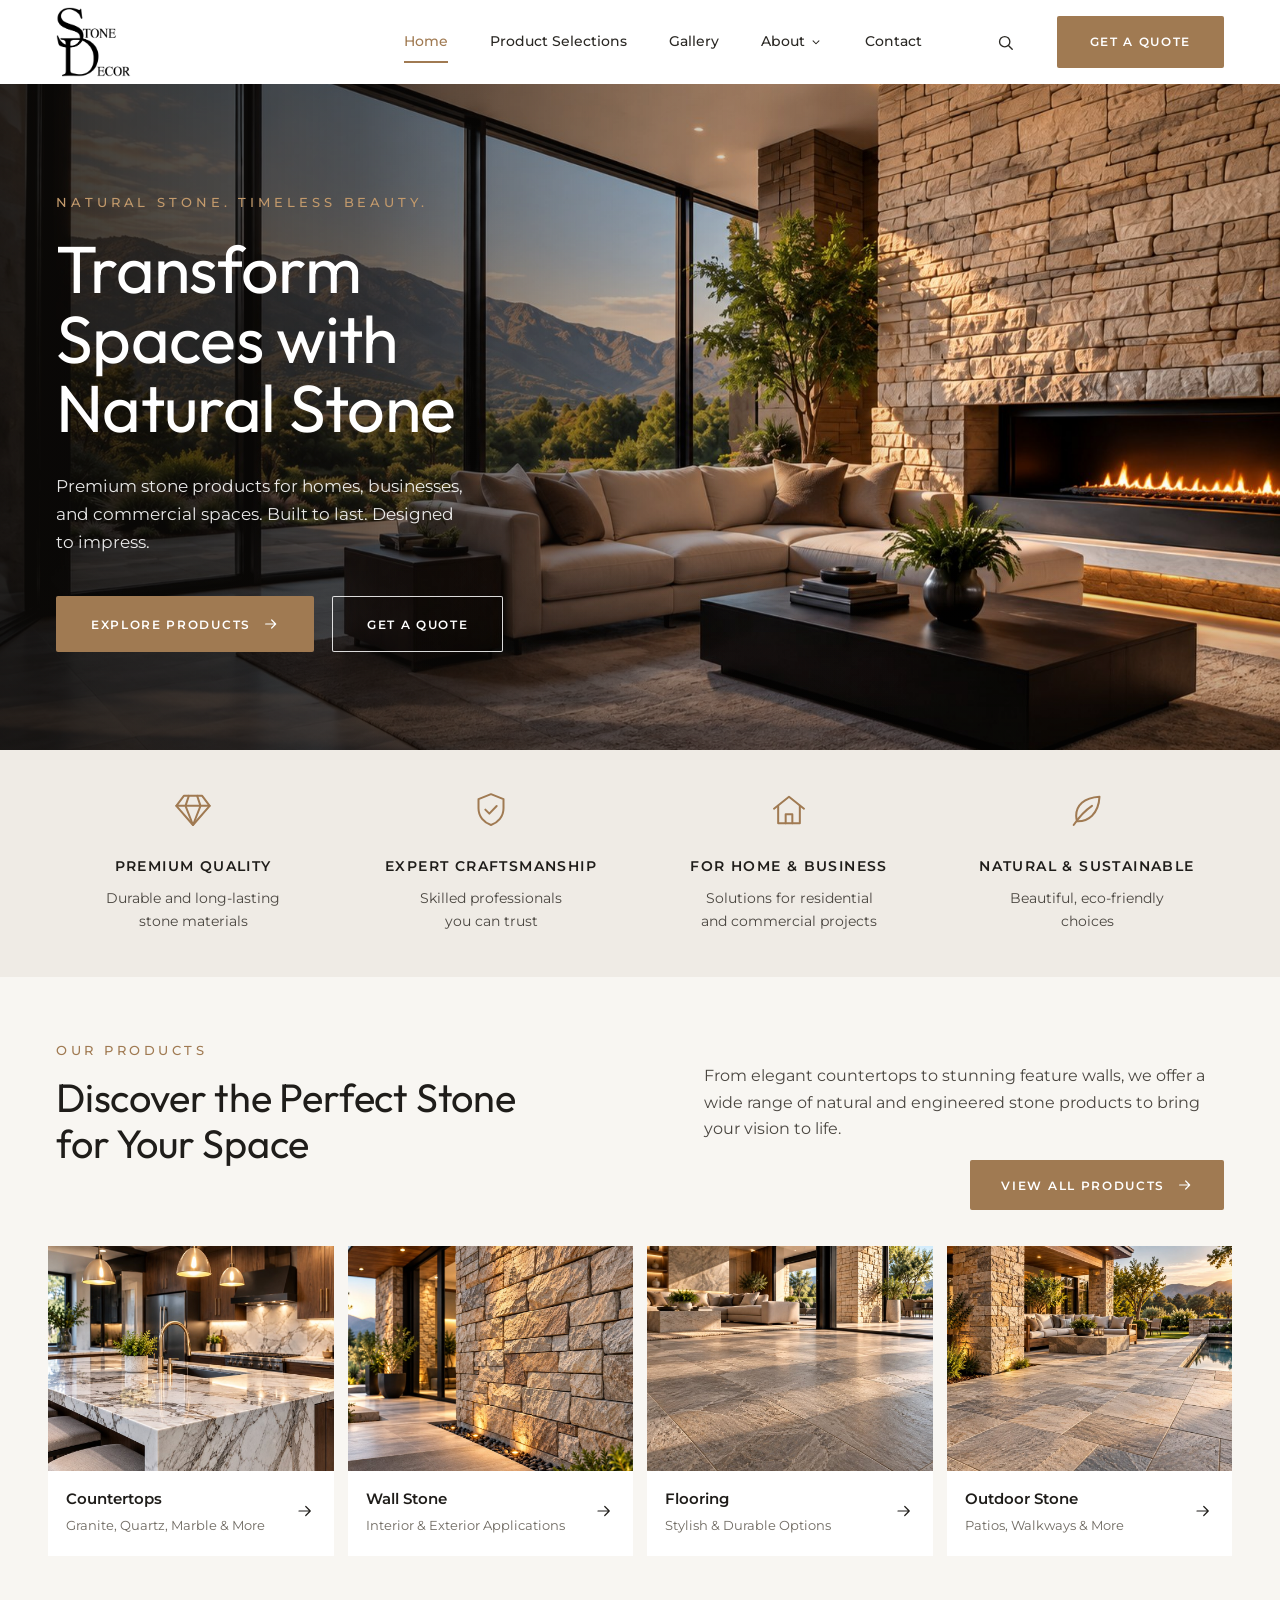
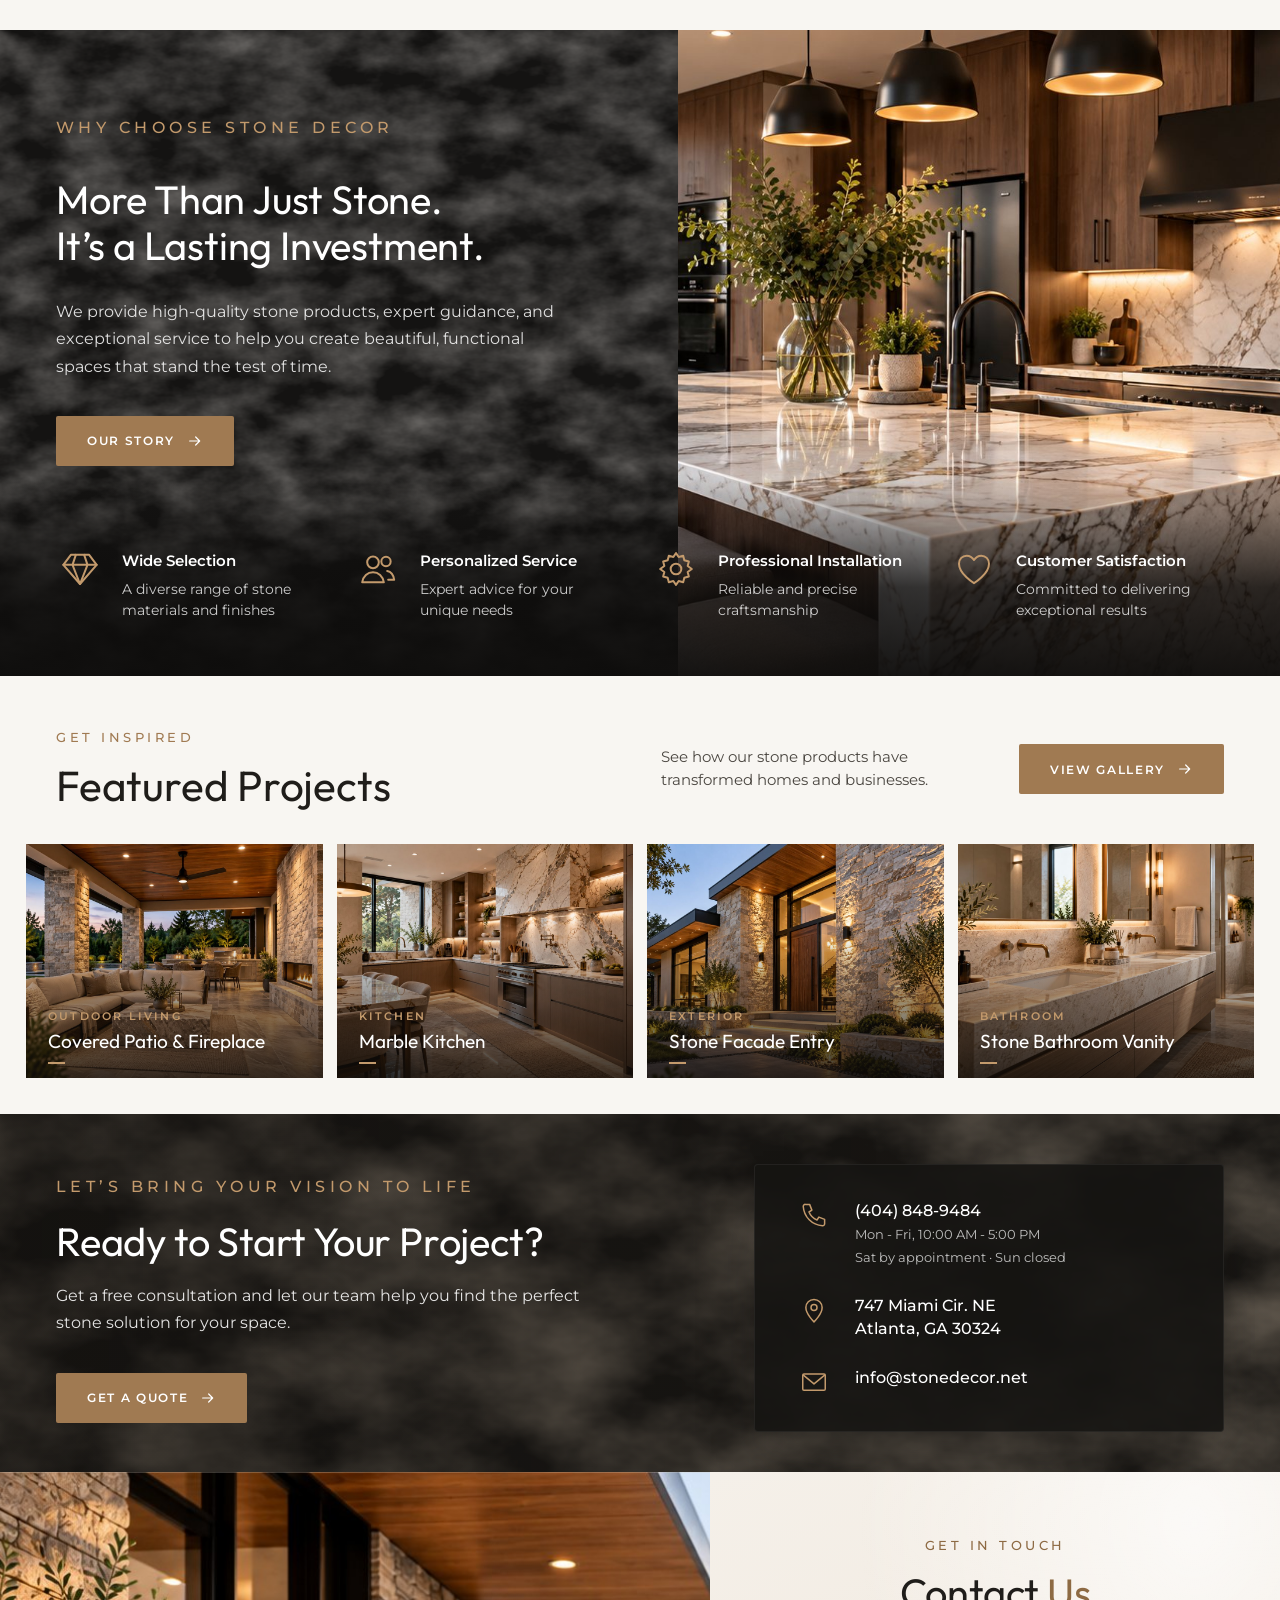
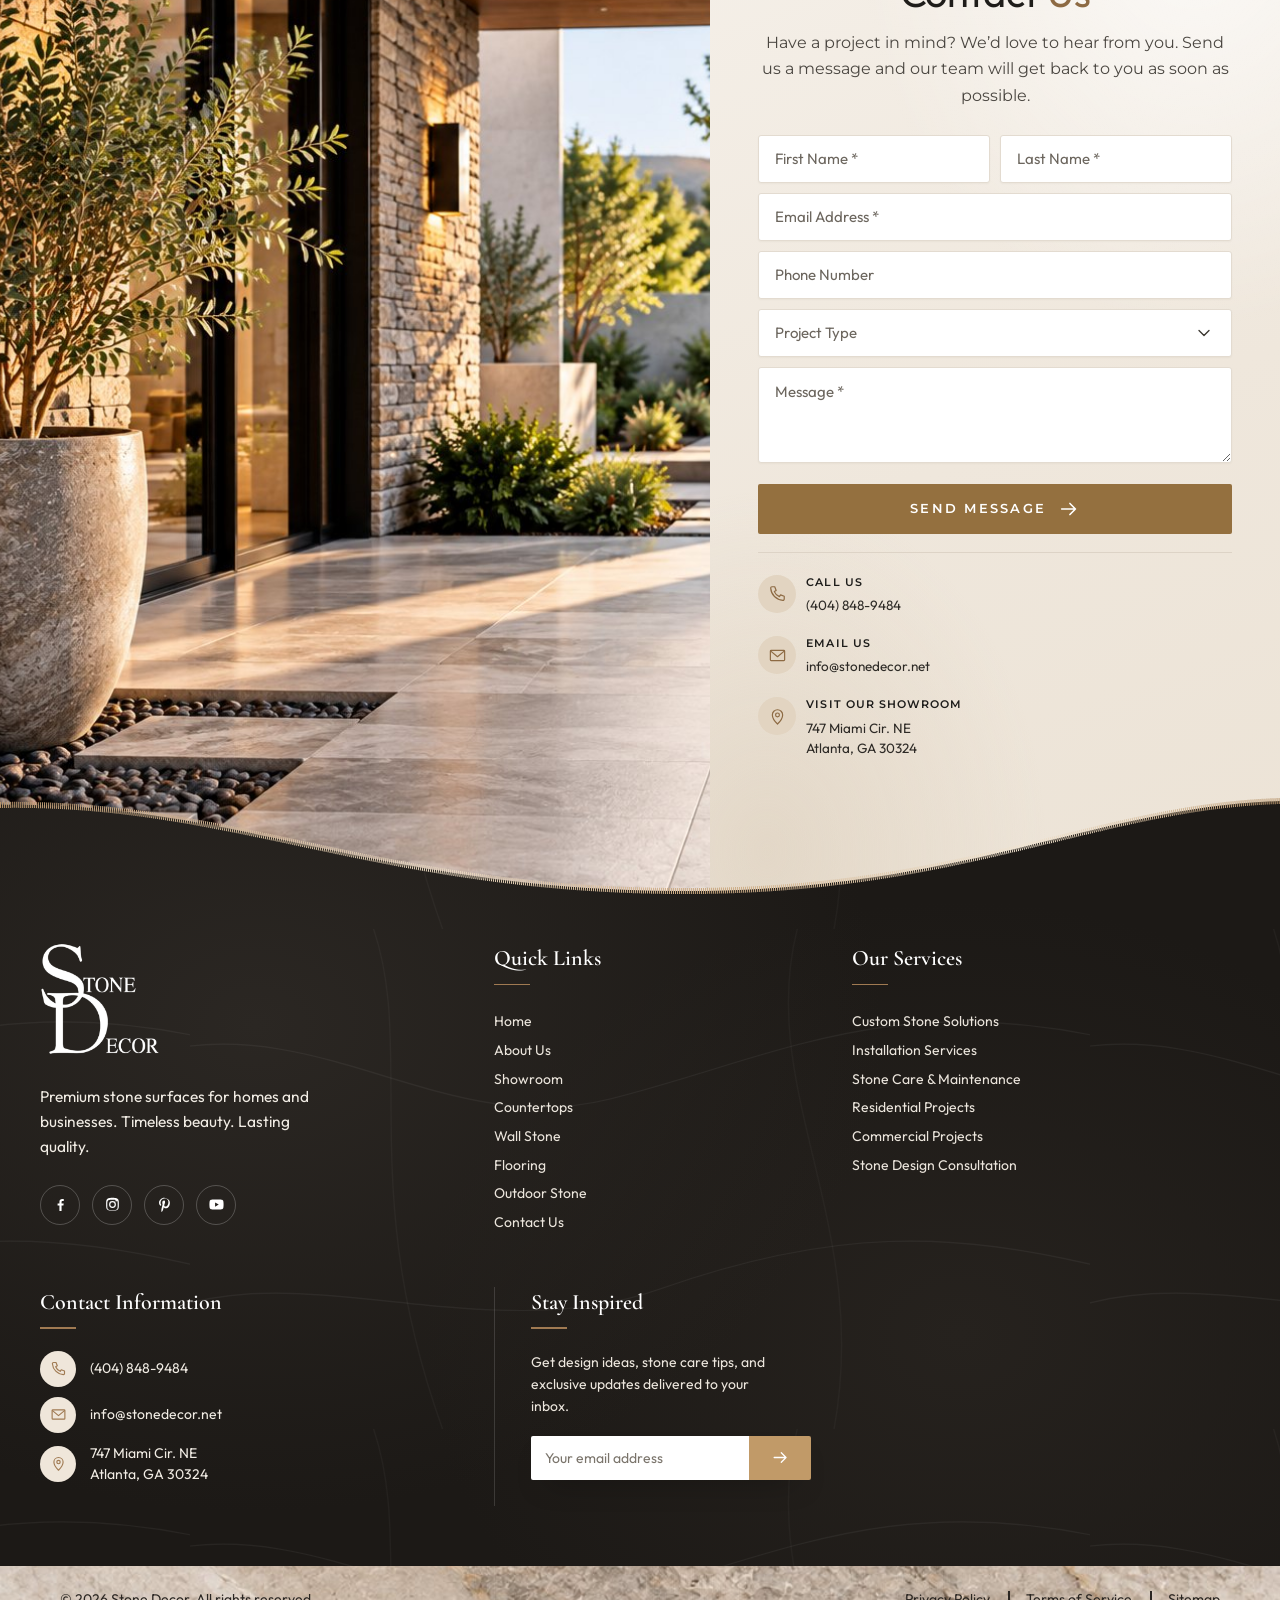
==== index.html @ 9519671e "Add files via upload" ====
<!DOCTYPE html>
<html lang="en">
<head>
  <meta charset="UTF-8" />
  <meta name="viewport" content="width=device-width, initial-scale=1.0" />
  <title>Stone Decor — Natural Stone, Timeless Beauty</title>
  <meta name="description" content="Stone Decor — Atlanta's trusted name in luxury natural stone and tile. Showroom at 747 Miami Cir. NE, Atlanta, GA 30324. Call 404-848-9484." />
  <link rel="preconnect" href="https://fonts.googleapis.com" />
  <link rel="preconnect" href="https://fonts.gstatic.com" crossorigin />
  <link href="https://fonts.googleapis.com/css2?family=Cormorant+Garamond:wght@500;600&family=Outfit:wght@300;400;500&family=Montserrat:wght@400;500;600&display=swap" rel="stylesheet" />
  <link rel="preload" as="image" href="images/hero.jpg" />
  <link rel="icon" type="image/png" href="images/favicon.png" />
  <link rel="apple-touch-icon" href="images/favicon.png" />
  <link rel="stylesheet" href="css/styles.css" />
</head>
<body>

  <!-- SVG icon sprite -->
  <svg width="0" height="0" style="position:absolute" aria-hidden="true">
    <defs>
      <symbol id="i-arrow" viewBox="0 0 24 24"><path d="M4 12h15M13 6l6 6-6 6"/></symbol>
      <symbol id="i-search" viewBox="0 0 24 24"><circle cx="11" cy="11" r="6.5"/><path d="M16 16l4.5 4.5"/></symbol>
      <symbol id="i-diamond" viewBox="0 0 24 24"><path d="M6.5 3.5h11L22 9.5 12 21 2 9.5z"/><path d="M2 9.5h20M9.5 3.5 7.5 9.5 12 21l4.5-11.5-2-6"/></symbol>
      <symbol id="i-shield" viewBox="0 0 24 24"><path d="M12 2.5 19.5 5.5V11c0 5-3.3 8.6-7.5 10-4.2-1.4-7.5-5-7.5-10V5.5z"/><path d="m8.6 11.8 2.4 2.4 4.4-4.6"/></symbol>
      <symbol id="i-home" viewBox="0 0 24 24"><path d="M3 11.2 12 4l9 7.2"/><path d="M5.5 9.4V20h13V9.4"/><path d="M10 20v-5.5h4V20"/></symbol>
      <symbol id="i-leaf" viewBox="0 0 24 24"><path d="M19.5 4C10 4.5 5.5 9.5 5.5 15.5c0 1.2.2 2.3.6 3.3C12.5 19 19 14.5 19.5 4z"/><path d="M4 21c3-4.5 6.5-8.5 11-11.5"/></symbol>
      <symbol id="i-users" viewBox="0 0 24 24"><circle cx="9" cy="8" r="3.5"/><path d="M2.5 20c.6-3.6 3.2-6 6.5-6s5.9 2.4 6.5 6z"/><circle cx="16.8" cy="7.5" r="2.8"/><path d="M17.5 13.2c2.4.4 3.8 2.4 4.2 5.3h-3.6"/></symbol>
      <symbol id="i-gear" viewBox="0 0 24 24"><circle cx="12" cy="12" r="3.2"/><path d="M12 2.5l1.6 2.3 2.7-.7.7 2.7 2.7.7-.7 2.7L21.5 12l-2.5 1.8.7 2.7-2.7.7-.7 2.7-2.7-.7L12 21.5l-1.6-2.3-2.7.7-.7-2.7-2.7-.7.7-2.7L2.5 12l2.5-1.8-.7-2.7 2.7-.7.7-2.7 2.7.7z"/></symbol>
      <symbol id="i-heart" viewBox="0 0 24 24"><path d="M12 20.5S3 15 3 8.8C3 6 5.1 4 7.6 4c1.9 0 3.4 1 4.4 2.6C13 5 14.5 4 16.4 4 18.9 4 21 6 21 8.8 21 15 12 20.5 12 20.5z"/></symbol>
      <symbol id="i-phone" viewBox="0 0 24 24"><path d="M5 3.5h3.5l1.8 4.6-2.3 1.5a11.5 11.5 0 0 0 6.4 6.4l1.5-2.3 4.6 1.8V19a1.6 1.6 0 0 1-1.7 1.6C10.4 20 4 13.6 3.4 5.2A1.6 1.6 0 0 1 5 3.5z"/></symbol>
      <symbol id="i-pin" viewBox="0 0 24 24"><path d="M12 21.5s-6.5-6.3-6.5-11.5a6.5 6.5 0 0 1 13 0c0 5.2-6.5 11.5-6.5 11.5z"/><circle cx="12" cy="10" r="2.4"/></symbol>
      <symbol id="i-mail" viewBox="0 0 24 24"><rect x="3" y="5.5" width="18" height="13" rx="1"/><path d="m3.5 6.5 8.5 7 8.5-7"/></symbol>
      <symbol id="i-clock" viewBox="0 0 24 24"><circle cx="12" cy="12" r="8.5"/><path d="M12 7.5V12l3 2"/></symbol>
      <symbol id="i-calendar" viewBox="0 0 24 24"><rect x="3.5" y="5" width="17" height="15.5" rx="1.5"/><path d="M3.5 9.5h17M8 3v4M16 3v4M8 13.5h2M14 13.5h2M8 17h2"/></symbol>
      <symbol id="i-truck" viewBox="0 0 24 24"><path d="M2.5 6.5h11v10h-11zM13.5 10h4l3 3.2v3.3h-7"/><circle cx="6.5" cy="17.5" r="1.8"/><circle cx="17" cy="17.5" r="1.8"/></symbol>
      <symbol id="i-ruler" viewBox="0 0 24 24"><path d="M3 16.5 16.5 3 21 7.5 7.5 21z"/><path d="m7 12.5 2 2M10 9.5l2 2M13 6.5l2 2"/></symbol>
      <symbol id="i-layers" viewBox="0 0 24 24"><path d="m12 3 9 4.8-9 4.8-9-4.8z"/><path d="m3 12.2 9 4.8 9-4.8M3 16.4l9 4.6 9-4.6"/></symbol>
      <symbol id="i-facebook" viewBox="0 0 24 24"><path d="M13.5 21v-7.5h2.6l.4-3h-3V8.6c0-.9.3-1.5 1.5-1.5h1.6V4.4c-.3 0-1.2-.1-2.3-.1-2.3 0-3.8 1.4-3.8 3.9v2.3H7.9v3h2.6V21z"/></symbol>
      <symbol id="i-instagram" viewBox="0 0 24 24"><path d="M12 7.2A4.8 4.8 0 1 0 12 16.8 4.8 4.8 0 1 0 12 7.2zm0 7.9a3.1 3.1 0 1 1 0-6.2 3.1 3.1 0 0 1 0 6.2zM17.1 5.7a1.1 1.1 0 1 0 0 2.2 1.1 1.1 0 0 0 0-2.2zM20.9 8.1c-.1-1.5-.4-2.8-1.5-3.9S17 2.8 15.5 2.7C13.9 2.6 10.1 2.6 8.5 2.7 7 2.8 5.7 3.1 4.6 4.2S3.2 6.6 3.1 8.1C3 9.7 3 13.5 3.1 15.1c.1 1.5.4 2.8 1.5 3.9s2.4 1.4 3.9 1.5c1.6.1 5.4.1 7 0 1.5-.1 2.8-.4 3.9-1.5s1.4-2.4 1.5-3.9c.1-1.6.1-5.4 0-7zm-2 9.6a3.2 3.2 0 0 1-1.8 1.8c-1.2.5-4.1.4-5.1.4s-3.9.1-5.1-.4a3.2 3.2 0 0 1-1.8-1.8c-.5-1.2-.4-4.1-.4-5.1s-.1-3.9.4-5.1a3.2 3.2 0 0 1 1.8-1.8c1.2-.5 4.1-.4 5.1-.4s3.9-.1 5.1.4a3.2 3.2 0 0 1 1.8 1.8c.5 1.2.4 4.1.4 5.1s.1 3.9-.4 5.1z"/></symbol>
      <symbol id="i-pinterest" viewBox="0 0 24 24"><path d="M12.3 2.5c-5.3 0-8 3.8-8 7 0 1.9.7 3.6 2.3 4.3.3.1.5 0 .6-.3l.2-.9c.1-.3 0-.4-.2-.7-.5-.6-.8-1.3-.8-2.4 0-3.1 2.3-5.8 6-5.8 3.3 0 5.1 2 5.1 4.7 0 3.5-1.6 6.5-3.9 6.5-1.3 0-2.2-1-1.9-2.3.4-1.5 1.1-3.2 1.1-4.3 0-1-.5-1.8-1.6-1.8-1.3 0-2.3 1.3-2.3 3.1 0 1.1.4 1.9.4 1.9l-1.5 6.5c-.4 1.9-.1 4.3 0 4.5 0 .1.2.2.3.1.1-.2 1.5-1.9 2-3.6l.8-3c.4.7 1.5 1.4 2.7 1.4 3.6 0 6-3.3 6-7.6.1-3.4-2.7-6.5-7.3-6.5z"/></symbol>
      <symbol id="i-youtube" viewBox="0 0 24 24"><path d="M21.6 7.2a2.5 2.5 0 0 0-1.8-1.8C18.2 5 12 5 12 5s-6.2 0-7.8.4A2.5 2.5 0 0 0 2.4 7.2 26 26 0 0 0 2 12a26 26 0 0 0 .4 4.8 2.5 2.5 0 0 0 1.8 1.8C5.8 19 12 19 12 19s6.2 0 7.8-.4a2.5 2.5 0 0 0 1.8-1.8A26 26 0 0 0 22 12a26 26 0 0 0-.4-4.8zM10 15V9l5.2 3z"/></symbol>
    </defs>
  </svg>

  <!-- ============ HEADER ============ -->
  <header class="site-header" id="top">
    <div class="container header-inner">
      <a href="#top" class="logo" aria-label="Stone Decor home">
        <img class="logo-img" src="images/logo-dark.webp" alt="Stone Decor" width="408" height="382" />
      </a>

      <nav class="main-nav" id="main-nav" aria-label="Main">
        <a href="#top" class="active">Home</a>
        <a href="#products">Product Selections</a>
        <a href="#gallery">Gallery</a>
        <div class="nav-item has-sub">
          <a href="#about" class="nav-parent">About<svg class="nav-caret" viewBox="0 0 24 24" aria-hidden="true"><path d="m7 10 5 5 5-5"/></svg></a>
          <div class="sub-menu">
            <a href="showroom.html">Showroom</a>
          </div>
        </div>
        <a href="#contact">Contact</a>
        <a href="#contact" class="btn btn-primary nav-mobile-cta">Get a Quote</a>
      </nav>

      <div class="header-actions">
        <button class="icon-btn search-btn" aria-label="Search"><svg class="icon"><use href="#i-search"/></svg></button>
        <a href="#contact" class="btn btn-primary header-cta">Get a Quote</a>
        <button class="menu-toggle" aria-label="Open menu" aria-expanded="false" aria-controls="main-nav"><span></span><span></span><span></span></button>
      </div>
    </div>

    <div class="search-panel" aria-hidden="true">
      <div class="container">
        <form class="search-form" onsubmit="return false">
          <svg class="icon"><use href="#i-search"/></svg>
          <input type="search" placeholder="Search products, finishes, projects…" aria-label="Search" />
          <button type="button" class="search-close" aria-label="Close search">&times;</button>
        </form>
      </div>
    </div>
  </header>

  <main>
    <!-- ============ HERO ============ -->
    <section class="hero">
      <div class="hero-bg" style="background-image:url('images/hero.jpg')"></div>
      <div class="hero-overlay"></div>
      <div class="container hero-content">
        <p class="eyebrow hero-anim" style="--d:.15s">Natural Stone. Timeless Beauty.</p>
        <h1 class="hero-anim" style="--d:.3s">Transform<br />Spaces with<br />Natural Stone</h1>
        <p class="hero-text hero-anim" style="--d:.5s">Premium stone products for homes, businesses, and commercial spaces. Built to last. Designed to impress.</p>
        <div class="hero-buttons hero-anim" style="--d:.65s">
          <a href="#products" class="btn btn-primary">Explore Products <svg class="icon arrow"><use href="#i-arrow"/></svg></a>
          <a href="#contact" class="btn btn-outline-light">Get a Quote</a>
        </div>
      </div>
    </section>

    <!-- ============ FEATURES STRIP ============ -->
    <section class="features" id="services">
      <div class="container features-grid">
        <div class="feature" data-reveal style="--d:0s">
          <svg class="icon feature-icon"><use href="#i-diamond"/></svg>
          <h3>Premium Quality</h3>
          <p>Durable and long-lasting<br />stone materials</p>
        </div>
        <div class="feature" data-reveal style="--d:.1s">
          <svg class="icon feature-icon"><use href="#i-shield"/></svg>
          <h3>Expert Craftsmanship</h3>
          <p>Skilled professionals<br />you can trust</p>
        </div>
        <div class="feature" data-reveal style="--d:.2s">
          <svg class="icon feature-icon"><use href="#i-home"/></svg>
          <h3>For Home &amp; Business</h3>
          <p>Solutions for residential<br />and commercial projects</p>
        </div>
        <div class="feature" data-reveal style="--d:.3s">
          <svg class="icon feature-icon"><use href="#i-leaf"/></svg>
          <h3>Natural &amp; Sustainable</h3>
          <p>Beautiful, eco-friendly<br />choices</p>
        </div>
      </div>
    </section>

    <!-- ============ PRODUCTS ============ -->
    <section class="products" id="products">
      <div class="container section-head">
        <div data-reveal>
          <p class="eyebrow">Our Products</p>
          <h2>Discover the Perfect Stone<br />for Your Space</h2>
        </div>
        <div class="section-head-side" data-reveal style="--d:.15s">
          <p>From elegant countertops to stunning feature walls, we offer a wide range of natural and engineered stone products to bring your vision to life.</p>
          <a href="#products" class="btn btn-primary">View All Products <svg class="icon arrow"><use href="#i-arrow"/></svg></a>
        </div>
      </div>

      <div class="container-wide product-grid">
        <a href="#contact" class="product-card" data-reveal style="--d:0s">
          <div class="img-frame" data-label="Countertops">
            <img src="images/countertops.jpg" alt="Marble kitchen island countertop" loading="lazy" onerror="this.classList.add('is-missing')" />
          </div>
          <div class="product-meta">
            <div><h3>Countertops</h3><p>Granite, Quartz, Marble &amp; More</p></div>
            <svg class="icon arrow"><use href="#i-arrow"/></svg>
          </div>
        </a>
        <a href="#contact" class="product-card" data-reveal style="--d:.1s">
          <div class="img-frame" data-label="Wall Stone">
            <img src="images/wall-stone.jpg" alt="Natural stacked stone wall" loading="lazy" onerror="this.classList.add('is-missing')" />
          </div>
          <div class="product-meta">
            <div><h3>Wall Stone</h3><p>Interior &amp; Exterior Applications</p></div>
            <svg class="icon arrow"><use href="#i-arrow"/></svg>
          </div>
        </a>
        <a href="#contact" class="product-card" data-reveal style="--d:.2s">
          <div class="img-frame" data-label="Flooring">
            <img src="images/flooring.jpg" alt="Natural stone floor tiles" loading="lazy" onerror="this.classList.add('is-missing')" />
          </div>
          <div class="product-meta">
            <div><h3>Flooring</h3><p>Stylish &amp; Durable Options</p></div>
            <svg class="icon arrow"><use href="#i-arrow"/></svg>
          </div>
        </a>
        <a href="#contact" class="product-card" data-reveal style="--d:.3s">
          <div class="img-frame" data-label="Outdoor Stone">
            <img src="images/outdoor-stone.jpg" alt="Stone patio beside a pool" loading="lazy" onerror="this.classList.add('is-missing')" />
          </div>
          <div class="product-meta">
            <div><h3>Outdoor Stone</h3><p>Patios, Walkways &amp; More</p></div>
            <svg class="icon arrow"><use href="#i-arrow"/></svg>
          </div>
        </a>
      </div>
    </section>

    <!-- ============ WHY CHOOSE ============ -->
    <section class="why" id="about">
      <div class="why-split">
        <div class="why-left">
          <div class="why-copy">
            <p class="eyebrow" data-reveal>Why Choose Stone Decor</p>
            <h2 data-reveal style="--d:.1s">More Than Just Stone.<br />It’s a Lasting Investment.</h2>
            <p data-reveal style="--d:.2s">We provide high-quality stone products, expert guidance, and exceptional service to help you create beautiful, functional spaces that stand the test of time.</p>
            <a href="#about" class="btn btn-primary" data-reveal style="--d:.3s">Our Story <svg class="icon arrow"><use href="#i-arrow"/></svg></a>
          </div>
        </div>
        <div class="why-right img-frame dark" data-label="Kitchen / Marble Island">
          <img src="images/why-kitchen.jpg" alt="Modern kitchen with waterfall marble island" loading="lazy" onerror="this.classList.add('is-missing')" />
        </div>
      </div>

      <div class="why-features">
        <div class="container-why why-features-grid">
          <div class="why-feature" data-reveal style="--d:0s">
            <svg class="icon"><use href="#i-diamond"/></svg>
            <div><h3>Wide Selection</h3><p>A diverse range of stone materials and finishes</p></div>
          </div>
          <div class="why-feature" data-reveal style="--d:.1s">
            <svg class="icon"><use href="#i-users"/></svg>
            <div><h3>Personalized Service</h3><p>Expert advice for your unique needs</p></div>
          </div>
          <div class="why-feature" data-reveal style="--d:.2s">
            <svg class="icon"><use href="#i-gear"/></svg>
            <div><h3>Professional Installation</h3><p>Reliable and precise craftsmanship</p></div>
          </div>
          <div class="why-feature" data-reveal style="--d:.3s">
            <svg class="icon"><use href="#i-heart"/></svg>
            <div><h3>Customer Satisfaction</h3><p>Committed to delivering exceptional results</p></div>
          </div>
        </div>
      </div>
    </section>

    <!-- ============ FEATURED PROJECTS ============ -->
    <section class="projects" id="gallery">
      <div class="container section-head projects-head">
        <div data-reveal>
          <p class="eyebrow">Get Inspired</p>
          <h2>Featured Projects</h2>
        </div>
        <p class="projects-note" data-reveal style="--d:.1s">See how our stone products have transformed homes and businesses.</p>
        <a href="#gallery" class="btn btn-primary" data-reveal style="--d:.2s">View Gallery <svg class="icon arrow"><use href="#i-arrow"/></svg></a>
      </div>

      <div class="container-full project-grid">
        <figure class="project img-frame" data-label="Project 1 — Covered Patio" data-reveal style="--d:0s">
          <img src="images/project-1.jpg" alt="Covered patio with stacked stone columns, a stone fireplace and marble coffee table" loading="lazy" onerror="this.classList.add('is-missing')" />
          <figcaption class="project-caption">
            <span class="project-cat">Outdoor Living</span>
            <span class="project-title">Covered Patio &amp; Fireplace</span>
          </figcaption>
        </figure>
        <figure class="project img-frame" data-label="Project 2 — Marble Kitchen" data-reveal style="--d:.1s">
          <img src="images/project-2.jpg" alt="Kitchen with a marble range hood, backsplash and dining table" loading="lazy" onerror="this.classList.add('is-missing')" />
          <figcaption class="project-caption">
            <span class="project-cat">Kitchen</span>
            <span class="project-title">Marble Kitchen</span>
          </figcaption>
        </figure>
        <figure class="project img-frame" data-label="Project 3 — Stone Facade" data-reveal style="--d:.2s">
          <img src="images/project-3.jpg" alt="Modern home entry with a natural stone facade and lit stone steps at dusk" loading="lazy" onerror="this.classList.add('is-missing')" />
          <figcaption class="project-caption">
            <span class="project-cat">Exterior</span>
            <span class="project-title">Stone Facade Entry</span>
          </figcaption>
        </figure>
        <figure class="project img-frame" data-label="Project 4 — Bathroom Vanity" data-reveal style="--d:.3s">
          <img src="images/project-4.jpg" alt="Double bathroom vanity with a natural stone countertop and brass fixtures" loading="lazy" onerror="this.classList.add('is-missing')" />
          <figcaption class="project-caption">
            <span class="project-cat">Bathroom</span>
            <span class="project-title">Stone Bathroom Vanity</span>
          </figcaption>
        </figure>
      </div>
    </section>

    <!-- ============ CTA / CONTACT ============ -->
    <section class="cta" id="quote">
      <div class="container cta-inner">
        <div class="cta-copy">
          <p class="eyebrow" data-reveal>Let’s Bring Your Vision to Life</p>
          <h2 data-reveal style="--d:.1s">Ready to Start Your Project?</h2>
          <p data-reveal style="--d:.2s">Get a free consultation and let our team help you find the perfect stone solution for your space.</p>
          <a href="#contact" class="btn btn-primary" data-reveal style="--d:.3s">Get a Quote <svg class="icon arrow"><use href="#i-arrow"/></svg></a>
        </div>

        <div class="contact-card" data-reveal style="--d:.2s">
          <a href="tel:+14048489484" class="contact-row">
            <svg class="icon"><use href="#i-phone"/></svg>
            <div><strong>(404) 848-9484</strong><span>Mon - Fri, 10:00 AM - 5:00 PM</span><span>Sat by appointment &middot; Sun closed</span></div>
          </a>
          <a href="https://maps.google.com/?q=747+Miami+Cir+NE+Atlanta+GA+30324" target="_blank" rel="noopener" class="contact-row">
            <svg class="icon"><use href="#i-pin"/></svg>
            <div><strong>747 Miami Cir. NE</strong><strong>Atlanta, GA 30324</strong></div>
          </a>
          <a href="mailto:info@stonedecor.net" class="contact-row">
            <svg class="icon"><use href="#i-mail"/></svg>
            <div><strong>info@stonedecor.net</strong></div>
          </a>
        </div>
      </div>
    </section>
    <!-- ============ CONTACT US ============ -->
    <section class="contact" id="contact">
      <div class="contact-media img-frame" data-label="Contact — Stone Entry">
        <img src="images/contact.jpg" alt="Stone-clad home entry with limestone pavers and potted olive tree" loading="lazy" onerror="this.classList.add('is-missing')" />
      </div>

      <div class="contact-panel">
        <div class="contact-inner">
          <p class="eyebrow" data-reveal>Get in Touch</p>
          <h2 class="contact-title" data-reveal style="--d:.1s">Contact <span>Us</span></h2>
          <p class="contact-lead" data-reveal style="--d:.2s">Have a project in mind? We’d love to hear from you. Send us a message and our team will get back to you as soon as possible.</p>

          <form class="contact-form" id="contact-form" novalidate>
            <div class="form-row two" data-reveal style="--d:.25s">
              <label class="field"><span class="sr-only">First Name</span><input type="text" name="firstName" placeholder="First Name *" autocomplete="given-name" required /></label>
              <label class="field"><span class="sr-only">Last Name</span><input type="text" name="lastName" placeholder="Last Name *" autocomplete="family-name" required /></label>
            </div>
            <label class="field" data-reveal style="--d:.3s"><span class="sr-only">Email Address</span><input type="email" name="email" placeholder="Email Address *" autocomplete="email" required /></label>
            <label class="field" data-reveal style="--d:.35s"><span class="sr-only">Phone Number</span><input type="tel" name="phone" placeholder="Phone Number" autocomplete="tel" /></label>
            <label class="field select" data-reveal style="--d:.4s">
              <span class="sr-only">Project Type</span>
              <select name="projectType">
                <option value="" selected>Project Type</option>
                <option>Countertops</option>
                <option>Wall Stone</option>
                <option>Flooring</option>
                <option>Outdoor Stone / Patio</option>
                <option>Fireplace Surround</option>
                <option>Pool Coping</option>
                <option>Custom Tile</option>
                <option>Showroom Visit</option>
                <option>Other</option>
              </select>
              <svg class="icon chevron" viewBox="0 0 24 24"><path d="m6 9 6 6 6-6"/></svg>
            </label>
            <label class="field" data-reveal style="--d:.45s"><span class="sr-only">Message</span><textarea name="message" rows="4" placeholder="Message *" required></textarea></label>
            <button type="submit" class="btn btn-primary btn-block" data-reveal style="--d:.5s">Send Message <svg class="icon arrow"><use href="#i-arrow"/></svg></button>
            <p class="form-status" role="status" aria-live="polite"></p>
          </form>

          <div class="contact-info" data-reveal style="--d:.2s">
            <a href="tel:+14048489484" class="info-item">
              <span class="info-icon"><svg class="icon"><use href="#i-phone"/></svg></span>
              <span><strong>Call Us</strong>(404) 848-9484</span>
            </a>
            <a href="mailto:info@stonedecor.net" class="info-item">
              <span class="info-icon"><svg class="icon"><use href="#i-mail"/></svg></span>
              <span><strong>Email Us</strong>info@stonedecor.net</span>
            </a>
            <a href="https://maps.google.com/?q=747+Miami+Cir+NE+Atlanta+GA+30324" target="_blank" rel="noopener" class="info-item">
              <span class="info-icon"><svg class="icon"><use href="#i-pin"/></svg></span>
              <span><strong>Visit Our Showroom</strong>747 Miami Cir. NE<br />Atlanta, GA 30324</span>
            </a>
          </div>
        </div>
      </div>
    </section>
  </main>

  <!-- ============ FOOTER ============ -->
  <footer class="site-footer">
    <svg class="footer-wave-line" viewBox="0 0 1440 110" preserveAspectRatio="none" aria-hidden="true">
      <defs>
        <linearGradient id="wave-grad" x1="0" x2="1" y1="0" y2="0">
          <stop offset="0" stop-color="#b8956c"/>
          <stop offset=".35" stop-color="#ecdcc4"/>
          <stop offset=".55" stop-color="#c9a77f"/>
          <stop offset=".8" stop-color="#f1e4d0"/>
          <stop offset="1" stop-color="#b8956c"/>
        </linearGradient>
      </defs>
      <path d="M0 12 C 260 8, 420 96, 760 98 C 1080 100, 1230 14, 1440 8" fill="none" stroke="url(#wave-grad)" stroke-width="6" vector-effect="non-scaling-stroke"/>
    </svg>

    <div class="footer-main">
      <img class="footer-decor" src="images/footer-decor.webp" alt="" aria-hidden="true" loading="lazy" onerror="this.remove()" />

      <div class="container footer-grid">
        <div class="footer-brand" data-reveal>
          <a href="#top" class="footer-logo" aria-label="Stone Decor home">
            <img class="footer-logo-img" src="images/logo-light.webp" alt="Stone Decor" width="408" height="382" loading="lazy" />
          </a>
          <p class="footer-tagline">Premium stone surfaces for homes and businesses. Timeless beauty. Lasting quality.</p>
          <div class="footer-social">
            <a href="https://facebook.com/StoneDecorAtlanta" target="_blank" rel="noopener" aria-label="Facebook"><svg><use href="#i-facebook"/></svg></a>
            <a href="https://www.instagram.com/explore/locations/270813842935160/stone-decor-atlanta/" target="_blank" rel="noopener" aria-label="Instagram"><svg><use href="#i-instagram"/></svg></a>
            <a href="#" aria-label="Pinterest"><svg><use href="#i-pinterest"/></svg></a>
            <a href="#" aria-label="YouTube"><svg><use href="#i-youtube"/></svg></a>
          </div>
        </div>

        <nav class="footer-col" aria-label="Quick links" data-reveal style="--d:.08s">
          <h4>Quick Links</h4>
          <ul>
            <li><a href="#top">Home</a></li>
            <li><a href="#about">About Us</a></li>
            <li><a href="showroom.html">Showroom</a></li>
            <li><a href="#products">Countertops</a></li>
            <li><a href="#products">Wall Stone</a></li>
            <li><a href="#products">Flooring</a></li>
            <li><a href="#products">Outdoor Stone</a></li>
            <li><a href="#contact">Contact Us</a></li>
          </ul>
        </nav>

        <nav class="footer-col" aria-label="Our services" data-reveal style="--d:.16s">
          <h4>Our Services</h4>
          <ul>
            <li><a href="#contact">Custom Stone Solutions</a></li>
            <li><a href="#contact">Installation Services</a></li>
            <li><a href="#contact">Stone Care &amp; Maintenance</a></li>
            <li><a href="#gallery">Residential Projects</a></li>
            <li><a href="#gallery">Commercial Projects</a></li>
            <li><a href="#contact">Stone Design Consultation</a></li>
          </ul>
        </nav>

        <div class="footer-col footer-contact" data-reveal style="--d:.24s">
          <h4>Contact Information</h4>
          <a href="tel:+14048489484" class="fc-row"><span class="fc-icon"><svg class="icon"><use href="#i-phone"/></svg></span><span>(404) 848-9484</span></a>
          <a href="mailto:info@stonedecor.net" class="fc-row"><span class="fc-icon"><svg class="icon"><use href="#i-mail"/></svg></span><span>info@stonedecor.net</span></a>
          <a href="https://maps.google.com/?q=747+Miami+Cir+NE+Atlanta+GA+30324" target="_blank" rel="noopener" class="fc-row"><span class="fc-icon"><svg class="icon"><use href="#i-pin"/></svg></span><span>747 Miami Cir. NE<br />Atlanta, GA 30324</span></a>
        </div>

        <div class="footer-col footer-news" data-reveal style="--d:.32s">
          <h4>Stay Inspired</h4>
          <p>Get design ideas, stone care tips, and exclusive updates delivered to your inbox.</p>
          <form class="news-form" id="news-form" novalidate>
            <label class="sr-only" for="news-email">Email address</label>
            <input id="news-email" type="email" name="email" placeholder="Your email address" autocomplete="email" required />
            <button type="submit" aria-label="Subscribe"><svg class="icon"><use href="#i-arrow"/></svg></button>
          </form>
          <p class="news-status" role="status" aria-live="polite"></p>
        </div>
      </div>
    </div>

    <div class="footer-bottom">
      <div class="container footer-bottom-inner">
        <p>&copy; <span id="year">2026</span> Stone Decor. All rights reserved.</p>
        <nav aria-label="Legal">
          <a href="privacy-policy.html">Privacy Policy</a>
          <a href="terms-of-service.html">Terms of Service</a>
          <a href="sitemap.html">Sitemap</a>
        </nav>
      </div>
    </div>
  </footer>

  <script src="js/main.js"></script>
</body>
</html>
---- css/styles.css ----
/* =========================================================
   STONE DECOR — styles
   ========================================================= */
:root {
  --bronze: #a07a52;
  --bronze-dark: #87633f;
  --bronze-light: #c39a6c;
  --cream: #f8f6f2;
  --sand: #efebe5;
  --ink: #1f1d1a;
  --text: #4a4640;
  --muted: #6f6a62;
  --line: #e4ded5;
  --dark: #1a1917;
  --white: #fff;

  --font-head: "Outfit", "Helvetica Neue", Arial, sans-serif;
  --font-body: "Montserrat", "Helvetica Neue", Arial, sans-serif;

  --ease: cubic-bezier(.22, .61, .36, 1);
  --ease-out: cubic-bezier(.16, 1, .3, 1);
  --header-h: 84px;

  /* procedural stone textures (used as fallback / base under optional photos) */
  --tex-dark: url("data:image/svg+xml,%3Csvg xmlns='http://www.w3.org/2000/svg' width='600' height='600'%3E%3Cfilter id='n'%3E%3CfeTurbulence type='fractalNoise' baseFrequency='.018 .03' numOctaves='5' seed='7'/%3E%3CfeColorMatrix values='0 0 0 0 .2  0 0 0 0 .19  0 0 0 0 .18  0 0 0 -1.2 .85'/%3E%3C/filter%3E%3Crect width='100%25' height='100%25' fill='%23141312'/%3E%3Crect width='100%25' height='100%25' filter='url(%23n)'/%3E%3C/svg%3E");
  --tex-warm: url("data:image/svg+xml,%3Csvg xmlns='http://www.w3.org/2000/svg' width='700' height='700'%3E%3Cfilter id='n'%3E%3CfeTurbulence type='fractalNoise' baseFrequency='.012 .02' numOctaves='5' seed='3'/%3E%3CfeColorMatrix values='0 0 0 0 .45  0 0 0 0 .37  0 0 0 0 .28  0 0 0 -1.1 .8'/%3E%3C/filter%3E%3Crect width='100%25' height='100%25' fill='%231b1916'/%3E%3Crect width='100%25' height='100%25' filter='url(%23n)'/%3E%3C/svg%3E");
}

*, *::before, *::after { box-sizing: border-box; }
html { overflow-x: clip; scroll-behavior: smooth; scroll-padding-top: var(--header-h); }
body {
  margin: 0;
  font-family: var(--font-body);
  font-size: 15px;
  line-height: 1.6;
  color: var(--text);
  background: var(--cream);
  -webkit-font-smoothing: antialiased;
  overflow-x: hidden;
}
img { display: block; max-width: 100%; }
a { color: inherit; text-decoration: none; }
h1, h2, h3 { margin: 0; color: var(--ink); }
p { margin: 0; }
figure { margin: 0; }

.container { width: 100%; max-width: 1280px; margin: 0 auto; padding: 0 56px; }
.container-wide { width: 100%; max-width: 1440px; margin: 0 auto; padding: 0 48px; }
.container-full { width: 100%; max-width: 1480px; margin: 0 auto; padding: 0 26px; }
.container-why { width: 100%; max-width: 1440px; margin: 0 auto; padding: 0 60px; }

.icon {
  width: 22px; height: 22px;
  fill: none; stroke: currentColor;
  stroke-width: 1.4; stroke-linecap: round; stroke-linejoin: round;
  flex-shrink: 0;
}

/* ---------- typography helpers ---------- */
.eyebrow {
  font-family: var(--font-body);
  font-size: 12.5px;
  font-weight: 500;
  letter-spacing: .28em;
  text-transform: uppercase;
  color: var(--bronze);
  margin-bottom: 14px;
}
h2 {
  font-family: var(--font-head);
  font-weight: 400;
  font-size: clamp(30px, 3.1vw, 46px);
  line-height: 1.15;
  letter-spacing: -.005em;
}

/* ---------- buttons ---------- */
.btn {
  position: relative;
  display: inline-flex; align-items: center; gap: 12px;
  height: 50px; padding: 0 30px;
  font-family: var(--font-body);
  font-size: 12px; font-weight: 600;
  letter-spacing: .14em; text-transform: uppercase;
  border: 1px solid transparent;
  border-radius: 2px;
  cursor: pointer;
  overflow: hidden;
  isolation: isolate;
  transition: color .35s var(--ease), border-color .35s var(--ease), transform .35s var(--ease), box-shadow .35s var(--ease);
  white-space: nowrap;
}
.btn::before {
  content: ""; position: absolute; inset: 0; z-index: -1;
  transform: scaleX(0); transform-origin: right;
  transition: transform .5s var(--ease-out);
}
.btn:hover::before { transform: scaleX(1); transform-origin: left; }
.btn .arrow { width: 16px; height: 16px; stroke-width: 1.8; transition: transform .35s var(--ease); }
.btn:hover .arrow { transform: translateX(5px); }
.btn:active { transform: translateY(1px); }

.btn-primary { background: var(--bronze); color: #fff; }
.btn-primary::before { background: var(--bronze-dark); }
.btn-primary:hover { box-shadow: 0 10px 24px -12px rgba(110, 78, 45, .7); }

.btn-outline-light { color: #fff; border-color: rgba(255,255,255,.85); background: rgba(0,0,0,.08); }
.btn-outline-light::before { background: #fff; }
.btn-outline-light:hover { color: var(--ink); border-color: #fff; }

/* =========================================================
   HEADER
   ========================================================= */
.site-header {
  position: sticky; top: 0; z-index: 50;
  background: rgba(255, 255, 255, .97);
  backdrop-filter: blur(10px);
  -webkit-backdrop-filter: blur(10px);
  transition: box-shadow .4s var(--ease), background .4s var(--ease);
}
.site-header.scrolled { box-shadow: 0 6px 30px -12px rgba(30, 24, 18, .22); background: rgba(255,255,255,.92); }
.header-inner { height: var(--header-h); display: flex; align-items: center; gap: 40px; }

.logo { display: flex; align-items: center; gap: 10px; margin-right: auto; }
.logo-mark { width: 40px; height: 40px; transition: transform .6s var(--ease-out); }
.logo:hover .logo-mark { transform: rotate(-8deg) scale(1.05); }
.logo span {
  white-space: nowrap;
  font-family: var(--font-head); font-weight: 400;
  font-size: 23px; letter-spacing: .06em; color: var(--ink);
}

.main-nav { display: flex; align-items: center; gap: 42px; }
.main-nav a {
  position: relative;
  white-space: nowrap;
  font-size: 13.5px; font-weight: 500; color: #2b2925;
  padding: 8px 0;
  transition: color .3s var(--ease);
}
.main-nav a:not(.btn)::after {
  content: ""; position: absolute; left: 0; right: 0; bottom: -2px; height: 1.5px;
  background: var(--bronze);
  transform: scaleX(0); transform-origin: center;
  transition: transform .4s var(--ease-out);
}
.main-nav a:not(.btn):hover { color: var(--bronze); }
.main-nav a:not(.btn):hover::after,
.main-nav a.active::after { transform: scaleX(1); }
.main-nav a.active { color: var(--bronze); }
.nav-mobile-cta { display: none !important; }

.header-actions { display: flex; align-items: center; gap: 36px; margin-left: 28px; }
.icon-btn {
  background: none; border: 0; padding: 6px; cursor: pointer; color: #2b2925;
  display: grid; place-items: center; transition: color .3s, transform .3s var(--ease);
}
.icon-btn .icon { width: 19px; height: 19px; stroke-width: 1.7; }
.icon-btn:hover { color: var(--bronze); transform: scale(1.08); }
.header-cta { height: 52px; padding: 0 32px; }

.menu-toggle {
  display: none; width: 42px; height: 42px; border: 0; background: none; cursor: pointer;
  position: relative;
}
.menu-toggle span {
  position: absolute; left: 10px; right: 10px; height: 1.5px; background: var(--ink);
  transition: transform .4s var(--ease), opacity .3s;
}
.menu-toggle span:nth-child(1) { top: 14px; }
.menu-toggle span:nth-child(2) { top: 20px; }
.menu-toggle span:nth-child(3) { top: 26px; }
.menu-open .menu-toggle span:nth-child(1) { transform: translateY(6px) rotate(45deg); }
.menu-open .menu-toggle span:nth-child(2) { opacity: 0; }
.menu-open .menu-toggle span:nth-child(3) { transform: translateY(-6px) rotate(-45deg); }

/* search panel */
.search-panel {
  position: absolute; left: 0; right: 0; top: 100%;
  background: #fff; border-top: 1px solid var(--line);
  box-shadow: 0 18px 30px -18px rgba(0,0,0,.25);
  clip-path: inset(0 0 100% 0);
  transition: clip-path .5s var(--ease-out);
}
.search-open .search-panel { clip-path: inset(0 0 -40px 0); }
.search-form { display: flex; align-items: center; gap: 14px; height: 76px; color: var(--muted); }
.search-form input {
  flex: 1; min-width: 0; border: 0; outline: 0; background: none;
  font-family: var(--font-head); font-size: 22px; font-weight: 300; color: var(--ink);
}
.search-close { background: none; border: 0; font-size: 30px; line-height: 1; color: var(--muted); cursor: pointer; transition: color .3s, transform .3s; }
.search-close:hover { color: var(--bronze); transform: rotate(90deg); }

/* =========================================================
   HERO
   ========================================================= */
.hero {
  position: relative;
  height: clamp(580px, 52vw, 860px);
  display: flex; align-items: center;
  overflow: hidden;
  background: #1a1612;
}
.hero-bg {
  position: absolute; inset: -4% 0 -4% 0;
  background-size: cover; background-position: 60% center;
  transform: scale(1.12);
  animation: heroZoom 2.8s var(--ease-out) forwards;
  will-change: transform;
}
@keyframes heroZoom { to { transform: scale(1) translateY(var(--parallax, 0px)); } }
.hero-bg.settled { animation: none; transform: scale(1) translateY(var(--parallax, 0px)); }

.hero-overlay {
  position: absolute; inset: 0;
  background:
    linear-gradient(90deg, rgba(12,10,8,.82) 0%, rgba(12,10,8,.62) 28%, rgba(12,10,8,.22) 52%, rgba(12,10,8,0) 72%),
    linear-gradient(0deg, rgba(10,8,6,.35) 0%, rgba(10,8,6,0) 30%);
}
.hero-content { position: relative; z-index: 2; color: #fff; padding-top: 10px; }
.hero .eyebrow { color: var(--bronze-light); font-size: 13px; letter-spacing: .3em; margin-bottom: 22px; }
.hero h1 {
  font-family: var(--font-head); font-weight: 400;
  font-size: clamp(42px, 5.2vw, 78px);
  line-height: 1.04; letter-spacing: -.01em;
  color: #fff; margin-bottom: 30px;
}
.hero-text { max-width: 410px; font-size: 16.5px; line-height: 1.7; color: rgba(255,255,255,.9); margin-bottom: 40px; }
.hero-buttons { display: flex; gap: 18px; flex-wrap: wrap; }
.hero-buttons .btn { height: 56px; padding: 0 34px; }

.hero-anim { opacity: 0; transform: translateY(28px); animation: fadeUp 1.1s var(--ease-out) forwards; animation-delay: var(--d, 0s); }
@keyframes fadeUp { to { opacity: 1; transform: none; } }

/* =========================================================
   FEATURES STRIP
   ========================================================= */
.features { background: var(--sand); padding: 40px 0 44px; }
.features-grid { display: grid; grid-template-columns: repeat(4, 1fr); gap: 24px; text-align: center; }
.feature-icon { width: 40px; height: 40px; color: var(--bronze); stroke-width: 1.2; margin: 0 auto 18px; transition: transform .6s var(--ease-out); }
.feature:hover .feature-icon { transform: translateY(-4px) scale(1.06); }
.feature h3 {
  font-family: var(--font-body); font-size: 14px; font-weight: 600;
  letter-spacing: .1em; text-transform: uppercase; color: var(--ink); margin-bottom: 10px;
}
.feature p { font-size: 14px; line-height: 1.65; color: var(--text); }

/* =========================================================
   SECTION HEAD (shared)
   ========================================================= */
.section-head { display: flex; justify-content: space-between; align-items: flex-start; gap: 40px; }
.section-head-side { max-width: 520px; display: flex; flex-direction: column; align-items: flex-end; gap: 18px; padding-top: 22px; }
.section-head-side p { font-size: 15.5px; line-height: 1.7; color: var(--text); align-self: flex-start; }

/* =========================================================
   IMAGE FRAMES + PLACEHOLDERS
   ========================================================= */
.img-frame {
  position: relative; overflow: hidden;
  background:
    linear-gradient(135deg, rgba(255,255,255,.25), rgba(0,0,0,.05)),
    repeating-linear-gradient(45deg, #ddd5c9 0 14px, #d6cdbf 14px 28px);
}
.img-frame.dark { background: var(--tex-warm); background-size: cover; }
.img-frame::after {
  content: "IMAGE PLACEHOLDER\A" attr(data-label);
  white-space: pre; text-align: center;
  position: absolute; inset: 0; display: grid; place-items: center;
  font-family: var(--font-body); font-size: 11px; font-weight: 600; letter-spacing: .16em; line-height: 2;
  color: rgba(70, 58, 44, .75); text-transform: uppercase;
}
.img-frame.dark::after { color: rgba(255,255,255,.55); }
.img-frame img {
  position: absolute; inset: 0; width: 100%; height: 100%; object-fit: cover; z-index: 1;
  transition: transform 1.1s var(--ease-out), opacity .6s;
}
.img-frame img.is-missing { opacity: 0; }

/* =========================================================
   PRODUCTS
   ========================================================= */
.products { background: var(--cream); padding: 64px 0 74px; }
.product-grid { display: grid; grid-template-columns: repeat(4, 1fr); gap: 14px; margin-top: 36px; }
.product-card { display: block; background: #fff; transition: box-shadow .5s var(--ease), transform .5s var(--ease-out); }
.product-card .img-frame { aspect-ratio: 4 / 3.15; }
.product-card:hover { transform: translateY(-6px); box-shadow: 0 22px 40px -24px rgba(50, 36, 22, .45); }
.product-card:hover img { transform: scale(1.07); }
.product-meta { display: flex; align-items: center; justify-content: space-between; gap: 12px; padding: 16px 20px 20px 18px; }
.product-meta h3 { font-family: var(--font-body); font-size: 15px; font-weight: 600; color: var(--ink); margin-bottom: 4px; }
.product-meta p { font-size: 13px; color: var(--muted); }
.product-meta .arrow { width: 18px; height: 18px; color: var(--ink); stroke-width: 1.6; transition: transform .4s var(--ease), color .3s; }
.product-card:hover .product-meta .arrow { transform: translateX(6px); color: var(--bronze); }

/* =========================================================
   WHY CHOOSE
   ========================================================= */
.why { position: relative; background: var(--dark); color: #fff; overflow: hidden; }
.why-split { display: grid; grid-template-columns: 53fr 47fr; min-height: 640px; }
.why-left {
  position: relative;
  background:
    url("../images/stone-texture-dark.jpg") center / cover no-repeat,
    var(--tex-dark);
  background-size: cover;
}
.why-copy { margin-left: max(0px, calc((100vw - 1280px) / 2)); padding: 84px 64px 210px 56px; }
.why .eyebrow { color: var(--bronze-light); }
.why h2 { color: #fff; margin-bottom: 30px; }
.why-copy > p { color: rgba(255,255,255,.85); font-size: 16px; line-height: 1.7; max-width: 520px; margin-bottom: 36px; }
.why-right { min-height: 100%; }
.why-right img { transform: scale(1.04); }
.why:hover .why-right img { transform: scale(1.0); }

.why-features {
  position: absolute; left: 0; right: 0; bottom: 0; z-index: 3;
  padding: 70px 0 54px;
  background: linear-gradient(0deg, rgba(14,13,12,.96) 0%, rgba(14,13,12,.82) 45%, rgba(14,13,12,0) 100%);
}
.why-features-grid { display: grid; grid-template-columns: repeat(4, 1fr); gap: 32px; }
.why-feature { display: flex; gap: 22px; align-items: flex-start; }
.why-feature .icon { width: 40px; height: 40px; color: var(--bronze-light); stroke-width: 1.2; transition: transform .6s var(--ease-out); }
.why-feature:hover .icon { transform: scale(1.1) rotate(-6deg); }
.why-feature h3 { font-family: var(--font-body); font-size: 15px; font-weight: 600; color: #fff; margin-bottom: 6px; }
.why-feature p { font-size: 13.5px; line-height: 1.6; color: rgba(255,255,255,.78); max-width: 190px; }

/* =========================================================
   FEATURED PROJECTS
   ========================================================= */
.projects { background: var(--cream); padding: 52px 0 36px; }
.projects-head { align-items: center; }
.projects-head > div:first-child { flex: 1; }
.projects-note { max-width: 300px; font-size: 14.5px; line-height: 1.6; color: var(--text); margin-right: 18px; }
.projects h2 { font-size: clamp(32px, 3.3vw, 48px); }
.project-grid { display: grid; grid-template-columns: repeat(4, 1fr); gap: 14px; margin-top: 34px; }
.project { aspect-ratio: 1.27 / 1; cursor: pointer; }
.project::before {
  content: ""; position: absolute; inset: 0; z-index: 2;
  background: linear-gradient(0deg, rgba(18,14,10,.82) 0%, rgba(18,14,10,.35) 38%, rgba(18,14,10,0) 62%);
  transition: opacity .6s var(--ease);
}
.project:hover::before { background: linear-gradient(0deg, rgba(18,14,10,.9) 0%, rgba(18,14,10,.45) 48%, rgba(18,14,10,.05) 75%); }
.project-caption {
  position: absolute; left: 0; right: 0; bottom: 0; z-index: 3;
  display: flex; flex-direction: column; gap: 4px;
  padding: 22px 22px 20px; color: #fff;
  transform: translateY(6px); transition: transform .6s var(--ease-out);
}
.project-cat { font-size: 11px; font-weight: 600; letter-spacing: .2em; text-transform: uppercase; color: var(--bronze-light); }
.project-title { position: relative; font-family: var(--font-head); font-size: 19px; line-height: 1.3; color: #fff; padding-bottom: 10px; }
.project-title::after {
  content: ""; position: absolute; left: 0; bottom: 0; height: 1.5px; width: 34px; background: var(--bronze-light);
  transform: scaleX(.5); transform-origin: left; transition: transform .6s var(--ease-out);
}
.project:hover .project-caption { transform: translateY(0); }
.project:hover .project-title::after { transform: scaleX(1.6); }
@media (max-width: 600px) {
  .project-caption { padding: 18px 18px 16px; }
  .project-title { font-size: 17px; }
}
.project:hover img { transform: scale(1.08); }

/* =========================================================
   CTA / CONTACT
   ========================================================= */
.cta {
  position: relative;
  background:
    linear-gradient(90deg, rgba(14,12,10,.55), rgba(14,12,10,.25)),
    url("../images/cta-stone.jpg") center / cover no-repeat,
    var(--tex-warm);
  background-size: cover;
  color: #fff;
  padding: 50px 0 40px;
}
.cta-inner { display: grid; grid-template-columns: 1fr 470px; gap: 60px; align-items: center; }
.cta .eyebrow { color: var(--bronze-light); margin-bottom: 18px; }
.cta h2 { color: #fff; margin-bottom: 18px; }
.cta-copy > p { max-width: 560px; color: rgba(255,255,255,.88); font-size: 16px; line-height: 1.7; margin-bottom: 36px; }

.contact-card {
  background: rgba(22, 20, 18, .9);
  border: 1px solid rgba(255,255,255,.06);
  border-radius: 4px;
  padding: 34px 44px;
  display: flex; flex-direction: column; gap: 26px;
  box-shadow: 0 30px 60px -30px rgba(0,0,0,.6);
}
.contact-row { display: flex; gap: 26px; align-items: flex-start; transition: transform .4s var(--ease); }
.contact-row .icon { width: 30px; height: 30px; color: var(--bronze-light); stroke-width: 1.2; margin-top: 1px; transition: transform .4s var(--ease-out); }
.contact-row div { display: flex; flex-direction: column; }
.contact-row strong { font-weight: 500; font-size: 15.5px; color: #fff; line-height: 1.5; }
.contact-row span { font-size: 13px; color: rgba(255,255,255,.72); margin-top: 2px; }
.contact-row:hover { transform: translateX(4px); }
.contact-row:hover .icon { transform: scale(1.12); }
.contact-row:hover strong { color: var(--bronze-light); }

/* =========================================================
   CONTACT US
   ========================================================= */
.sr-only { position: absolute; width: 1px; height: 1px; padding: 0; margin: -1px; overflow: hidden; clip: rect(0 0 0 0); white-space: nowrap; border: 0; }

.contact {
  display: grid; grid-template-columns: 55.5fr 44.5fr;
  background: #f1ebe2;
}
.contact-media { min-height: 100%; background: #cfc4b4; }
.contact-media img { transform: scale(1.08); transition: transform 2.2s var(--ease-out), opacity .6s; }
.js .contact-media { clip-path: inset(0 100% 0 0); transition: clip-path 1.4s var(--ease-out); }
.js .contact-media.in-view { clip-path: inset(0 0 0 0); }
.contact-media.in-view img { transform: scale(1); }

.contact-panel {
  position: relative;
  display: flex; align-items: center;
  padding: 64px 48px 56px;
  background:
    radial-gradient(90% 60% at 85% 5%, rgba(255,255,255,.7), rgba(255,255,255,0) 65%),
    radial-gradient(70% 50% at 10% 95%, rgba(214,199,178,.45), rgba(214,199,178,0) 70%),
    linear-gradient(160deg, #f5f0e9 0%, #efe7dc 55%, #ece3d6 100%);
}
.contact-inner { width: 100%; max-width: 580px; margin: 0 auto; }
.contact .eyebrow { text-align: center; color: #8d6a43; }
.contact-title {
  text-align: center;
  color: var(--ink); margin-bottom: 14px;
}
.contact-title span { color: #8d6a43; }
.contact-lead { max-width: 470px; margin: 0 auto 26px; text-align: center; font-size: 15.5px; line-height: 1.7; color: var(--text); }

.contact-form { display: flex; flex-direction: column; gap: 10px; }
.form-row.two { display: grid; grid-template-columns: 1fr 1fr; gap: 10px; }
.field { position: relative; display: block; }
.field input, .field select, .field textarea {
  width: 100%; height: 48px; padding: 0 16px;
  font-family: var(--font-head); font-size: 15px; color: var(--ink);
  background: #fff; border: 1px solid #e3dbd0; border-radius: 3px;
  box-shadow: 0 1px 2px rgba(60,45,30,.04);
  outline: none; appearance: none; -webkit-appearance: none;
  transition: border-color .3s var(--ease), box-shadow .3s var(--ease), transform .3s var(--ease);
}
.field textarea { height: 96px; padding: 13px 16px; resize: vertical; line-height: 1.5; }
.field ::placeholder { color: #6c665e; opacity: 1; }
.field select { color: #6c665e; cursor: pointer; padding-right: 48px; }
.field select.has-value { color: var(--ink); }
.field .chevron { position: absolute; right: 18px; top: 50%; width: 20px; height: 20px; transform: translateY(-50%); color: #3a362f; stroke-width: 1.6; pointer-events: none; transition: transform .3s var(--ease); }
.field.select:focus-within .chevron { transform: translateY(-50%) rotate(180deg); color: var(--bronze); }
.field input:hover, .field select:hover, .field textarea:hover { border-color: #d3c6b4; }
.field input:focus, .field select:focus, .field textarea:focus {
  border-color: var(--bronze);
  box-shadow: 0 0 0 3px rgba(160,122,82,.16), 0 8px 18px -12px rgba(90,64,38,.4);
}
.field.invalid input, .field.invalid textarea { border-color: #b4553f; animation: shake .4s; }
@keyframes shake { 25% { transform: translateX(-4px); } 50% { transform: translateX(4px); } 75% { transform: translateX(-2px); } }

.btn-block { width: 100%; justify-content: center; height: 50px; margin-top: 4px; font-size: 12.5px; font-weight: 600; letter-spacing: .18em; background: #94703f; }
.btn-block .arrow { width: 22px; height: 22px; }
.form-status { min-height: 0; margin: 0; font-size: 14px; text-align: center; color: #6b5a44; transition: opacity .4s; }
.form-status:empty { display: none; }
.form-status.ok { color: #4f6b3c; }
.form-status.err { color: #a2442f; }

.contact-info {
  display: grid; grid-template-columns: auto auto auto; justify-content: space-between;
  margin: 14px 0 0; padding-top: 22px; border-top: 1px solid #ddd3c6;
}
.info-item:first-child { padding-left: 0; }
.info-item:last-child { padding-right: 0; }
.info-item { display: flex; gap: 10px; align-items: flex-start; padding: 0 12px; font-family: var(--font-head); font-size: 13.5px; white-space: nowrap; line-height: 1.55; color: #2d2a26; }
.info-item + .info-item { border-left: 1px solid #d9cfc1; }
.info-item strong { display: block; font-family: var(--font-body); font-size: 10.5px; font-weight: 600; letter-spacing: .1em; text-transform: uppercase; color: #1d1c1a; margin-bottom: 4px; }
.info-icon {
  width: 38px; height: 38px; border-radius: 50%; flex-shrink: 0;
  display: grid; place-items: center;
  background: #e2d4c1; color: #8d6a43;
  transition: background .4s var(--ease), color .4s var(--ease), transform .5s var(--ease-out);
}
.info-icon .icon { width: 19px; height: 19px; stroke-width: 1.5; }
.info-item:hover .info-icon { background: var(--bronze); color: #fff; transform: translateY(-3px); }
.info-item:hover strong { color: #8d6a43; }

@media (max-width: 1280px) {
  .contact-info { margin: 18px 0 0; grid-template-columns: 1fr; row-gap: 20px; justify-content: start; }
  .info-item { padding: 0; }
  .info-item + .info-item { border-left: 0; }
}
@media (max-width: 980px) {
  .contact { grid-template-columns: 1fr; min-height: 0; }
  .contact-media { min-height: 0; aspect-ratio: 16 / 10; }
  .contact-panel { padding: 56px 36px; }
  .contact-info { grid-template-columns: repeat(3, auto); justify-content: space-between; }
  .info-item { padding: 0 12px; }
  .info-item:first-child { padding-left: 0; }
  .info-item + .info-item { border-left: 1px solid #d9cfc1; }
}
@media (max-width: 600px) {
  .contact-panel { padding: 48px 20px; }
  .form-row.two { grid-template-columns: 1fr; }
  .contact-media { aspect-ratio: 4 / 3.4; }
  .contact-info { grid-template-columns: 1fr; row-gap: 20px; }
  .info-item, .info-item:first-child { padding: 0; }
  .info-item + .info-item { border-left: 0; }
}

/* =========================================================
   FOOTER
   ========================================================= */
:root { --wave-h: 110px; }
.contact-panel { padding-bottom: calc(56px + var(--wave-h) * .8); }

.site-footer { position: relative; z-index: 2; margin-top: calc(var(--wave-h) * -1); color: #e9e3da; }
.footer-wave-line {
  position: absolute; left: 0; top: 0; z-index: 3;
  width: 100%; height: var(--wave-h); overflow: visible; pointer-events: none;
}
.footer-wave-line path { stroke-dasharray: 1; stroke-dashoffset: 0; }
.js .footer-wave-line path { stroke-dashoffset: 1; transition: stroke-dashoffset 2.2s var(--ease-out); }
.js .site-footer.in-view .footer-wave-line path { stroke-dashoffset: 0; }

.footer-main {
  position: relative; overflow: hidden;
  padding: calc(var(--wave-h) + 40px) 0 60px;
  background:
    url("../images/stone-texture-dark.jpg") center / cover no-repeat,
    url("data:image/svg+xml,%3Csvg xmlns='http://www.w3.org/2000/svg' width='900' height='500'%3E%3Cg fill='none' stroke='%23fff' stroke-opacity='.05' stroke-width='1.2'%3E%3Cpath d='M-20 120C140 90 260 210 420 170S700 60 920 110'/%3E%3Cpath d='M-20 380C120 330 300 420 470 360S760 300 920 340'/%3E%3Cpath d='M180 -10C230 120 160 260 260 520' stroke-opacity='.035'/%3E%3Cpath d='M610 -10C560 160 690 300 640 520' stroke-opacity='.03'/%3E%3C/g%3E%3C/svg%3E") center / 900px 500px repeat,
    radial-gradient(70% 90% at 20% 30%, #2b2723 0%, rgba(43,39,35,0) 70%),
    radial-gradient(60% 80% at 75% 70%, #26221e 0%, rgba(38,34,30,0) 70%),
    #1c1916;
  -webkit-mask:
    url("data:image/svg+xml,%3Csvg xmlns='http://www.w3.org/2000/svg' viewBox='0 0 1440 110' preserveAspectRatio='none'%3E%3Cpath d='M0 12 C 260 8, 420 96, 760 98 C 1080 100, 1230 14, 1440 8 L1440 110 L0 110 Z'/%3E%3C/svg%3E") top / 100% var(--wave-h) no-repeat,
    linear-gradient(#000, #000) 0 calc(var(--wave-h) - 1px) / 100% calc(100% - var(--wave-h) + 1px) no-repeat;
          mask:
    url("data:image/svg+xml,%3Csvg xmlns='http://www.w3.org/2000/svg' viewBox='0 0 1440 110' preserveAspectRatio='none'%3E%3Cpath d='M0 12 C 260 8, 420 96, 760 98 C 1080 100, 1230 14, 1440 8 L1440 110 L0 110 Z'/%3E%3C/svg%3E") top / 100% var(--wave-h) no-repeat,
    linear-gradient(#000, #000) 0 calc(var(--wave-h) - 1px) / 100% calc(100% - var(--wave-h) + 1px) no-repeat;
}
.footer-decor {
  position: absolute; right: 0; bottom: 0; z-index: 0;
  height: 92%; width: auto; max-width: 36%;
  object-fit: cover; object-position: right bottom;
  pointer-events: none;
  transform: scale(1.04); transform-origin: right bottom;
  transition: transform 2.4s var(--ease-out);
}
.site-footer.in-view .footer-decor { transform: scale(1); }

.footer-grid {
  position: relative; z-index: 1;
  display: grid; grid-template-columns: 1.3fr .75fr 1fr 1.1fr 1.45fr; column-gap: 34px;
  max-width: 1440px; padding: 0 60px;
}

.footer-logo { display: inline-flex; align-items: center; gap: 14px; margin-bottom: 22px; }
.footer-logo-mark { width: 48px; height: auto; transition: transform .8s var(--ease-out); }
.footer-logo:hover .footer-logo-mark { transform: translateY(-4px); }
.footer-logo-text { display: flex; flex-direction: column; line-height: 1; }
.fl-stone { font-family: "Cormorant Garamond", Georgia, serif; font-weight: 600; font-size: 40px; letter-spacing: .02em; color: #fff; }
.fl-decor { font-family: var(--font-body); font-weight: 400; font-size: 17px; letter-spacing: .5em; color: var(--bronze-light); margin-top: 5px; }
.footer-tagline { max-width: 300px; font-family: var(--font-head); font-size: 15.5px; line-height: 1.6; color: #f1ece4; margin-bottom: 26px; }

.footer-social { display: flex; gap: 12px; }
.footer-social a {
  width: 40px; height: 40px; border-radius: 50%;
  display: grid; place-items: center;
  border: 1px solid rgba(255,255,255,.22); color: #fff;
  transition: background .4s var(--ease), border-color .4s var(--ease), transform .5s var(--ease-out);
}
.footer-social svg { width: 17px; height: 17px; fill: currentColor; }
.footer-social a:hover { background: var(--bronze); border-color: var(--bronze); transform: translateY(-4px); }

.footer-col h4 {
  font-family: "Cormorant Garamond", Georgia, serif; font-weight: 600;
  font-size: 22px; line-height: 1.2; color: #fff; margin: 2px 0 22px; white-space: nowrap;
}
.footer-col h4::after { content: ""; display: block; width: 36px; height: 1.5px; margin-top: 12px; background: var(--bronze); transition: width .6s var(--ease-out); }
.footer-col:hover h4::after { width: 70px; }
.footer-col ul { list-style: none; margin: 0; padding: 0; }
.footer-col li a {
  display: inline-block; font-family: var(--font-head); font-size: 14px; line-height: 2.05; color: #ece6dd; white-space: nowrap;
  transition: color .3s var(--ease), transform .35s var(--ease);
}
.footer-col li a:hover { color: var(--bronze-light); transform: translateX(5px); }

.fc-row { display: flex; align-items: center; gap: 14px; margin-bottom: 10px; font-family: var(--font-head); font-size: 14px; line-height: 1.5; color: #f1ece4; transition: color .3s; }
.fc-icon {
  width: 36px; height: 36px; border-radius: 50%; flex-shrink: 0;
  display: grid; place-items: center; background: #efe6da; color: var(--bronze);
  transition: background .4s var(--ease), color .4s var(--ease), transform .5s var(--ease-out);
}
.fc-icon .icon { width: 17px; height: 17px; stroke-width: 1.6; }
.fc-row:hover { color: var(--bronze-light); }
.fc-row:hover .fc-icon { background: var(--bronze); color: #fff; transform: scale(1.08); }

.footer-news { position: relative; padding-left: 36px; border-left: 1px solid rgba(255,255,255,.14); }
.footer-news > p:not(.news-status) { font-family: var(--font-head); font-size: 14px; line-height: 1.6; color: #ece6dd; margin-bottom: 18px; max-width: 250px; }
.news-form { display: flex; max-width: 280px; box-shadow: 0 14px 30px -18px rgba(0,0,0,.7); }
.news-form input {
  flex: 1; min-width: 0; height: 44px; padding: 0 14px;
  font-family: var(--font-head); font-size: 14px; color: var(--ink);
  background: #fff; border: 0; border-radius: 2px 0 0 2px; outline: none;
  transition: box-shadow .3s;
}
.news-form input::placeholder { color: #7a746b; }
.news-form input:focus { box-shadow: inset 0 0 0 2px var(--bronze-light); }
.news-form button {
  width: 62px; border: 0; cursor: pointer; border-radius: 0 2px 2px 0;
  background: #c19a68; color: #fff; display: grid; place-items: center;
  transition: background .3s var(--ease);
}
.news-form button .icon { width: 19px; height: 19px; stroke-width: 1.6; transition: transform .35s var(--ease); }
.news-form button:hover { background: var(--bronze-dark); }
.news-form button:hover .icon { transform: translateX(5px); }
.news-form.invalid { animation: shake .4s; }
.news-status { margin-top: 10px; font-size: 13.5px; color: var(--bronze-light); min-height: 1.2em; }

.footer-bottom {
  background: url("../images/footer-bar.jpg") center / cover no-repeat, #d6cab9;
  color: #2a2622;
}
.footer-bottom-inner {
  display: flex; align-items: center; justify-content: space-between; gap: 20px;
  max-width: 1440px; padding: 22px 60px; font-family: var(--font-head); font-size: 14px;
}
.footer-bottom nav { display: flex; align-items: center; }
.footer-bottom nav a { position: relative; padding: 0 18px; transition: color .3s; }
.footer-bottom nav a:last-child { padding-right: 0; }
.footer-bottom nav a + a::before { content: ""; position: absolute; left: 0; top: 50%; width: 1.5px; height: 20px; background: #2a2622; transform: translateY(-50%); height: 16px; }
.footer-bottom nav a:hover { color: var(--bronze-dark); }

@media (max-width: 1280px) {
  .footer-grid { grid-template-columns: 1.3fr 1fr 1.2fr; row-gap: 50px; padding: 0 40px; }
  .footer-news { grid-column: 2 / -1; }
  .footer-contact { grid-column: 1; grid-row: 2; }
  .footer-decor { display: none; }
}
@media (max-width: 980px) {
  :root { --wave-h: 60px; }
  .footer-main { padding: calc(var(--wave-h) + 50px) 0 56px; }
  .footer-grid { grid-template-columns: 1fr 1fr; padding: 0 36px; }
  .footer-brand { grid-column: 1 / -1; }
  .footer-contact { grid-column: auto; grid-row: auto; }
  .footer-news { grid-column: auto; padding-left: 0; border-left: 0; }
  .footer-decor { display: none; }
  .footer-bottom-inner { padding: 22px 36px; }
}
@media (max-width: 600px) {
  :root { --wave-h: 44px; }
  .footer-grid { grid-template-columns: 1fr 1fr; column-gap: 20px; padding: 0 20px; row-gap: 40px; }
  .footer-brand, .footer-contact, .footer-news { grid-column: 1 / -1; }
  .footer-col h4 { font-size: 20px; }
  .footer-col li a { white-space: normal; line-height: 1.45; padding: 5px 0; }
  .footer-col h4 { margin-bottom: 22px; }
  .footer-bottom-inner { flex-direction: column; text-align: center; padding: 22px 20px; font-size: 14.5px; }
  .footer-bottom nav a { padding: 0 12px; }
}

/* =========================================================
   SUB-PAGES (legal, sitemap, 404)
   ========================================================= */
.page-hero, .not-found {
  position: relative; overflow: hidden; color: #fff;
  display: flex; align-items: flex-end;
  background: #1a1612;
}
.page-hero { min-height: 400px; padding: 120px 0 64px; }
.page-hero-bg {
  position: absolute; inset: 0;
  background-size: cover; background-position: 60% 45%;
  transform: scale(1.1); animation: heroZoom 2.6s var(--ease-out) forwards;
}
.page-hero-overlay {
  position: absolute; inset: 0;
  background:
    linear-gradient(90deg, rgba(12,10,8,.88) 0%, rgba(12,10,8,.7) 40%, rgba(12,10,8,.35) 75%, rgba(12,10,8,.2) 100%),
    linear-gradient(0deg, rgba(12,10,8,.5), rgba(12,10,8,0) 50%);
}
.page-hero-content { position: relative; z-index: 2; }
.page-hero .eyebrow, .not-found .eyebrow { color: var(--bronze-light); margin-bottom: 12px; }
.page-hero h1, .not-found h1 {
  font-family: var(--font-head); font-weight: 400; color: #fff;
  font-size: clamp(38px, 4.4vw, 62px); line-height: 1.08; margin-bottom: 14px;
}
.page-hero-sub { font-size: 15.5px; color: rgba(255,255,255,.82); max-width: 520px; }

.breadcrumb { display: flex; align-items: center; gap: 10px; font-size: 13px; color: rgba(255,255,255,.7); margin-bottom: 26px; }
.breadcrumb a { color: rgba(255,255,255,.85); transition: color .3s; }
.breadcrumb a:hover { color: var(--bronze-light); }
.breadcrumb [aria-current] { color: var(--bronze-light); }

/* ---------- legal ---------- */
.legal { background: var(--cream); padding: 80px 0 calc(90px + var(--wave-h)); }
.legal-grid { display: grid; grid-template-columns: 260px 1fr; gap: 72px; align-items: start; }
.legal-toc { position: sticky; top: calc(var(--header-h) + 32px); padding: 26px 24px; background: #fff; border: 1px solid var(--line); border-radius: 3px; }
.toc-title { font-size: 11.5px; font-weight: 600; letter-spacing: .2em; text-transform: uppercase; color: var(--bronze); margin-bottom: 14px; }
.legal-toc ol { list-style: none; margin: 0; padding: 0; counter-reset: toc; }
.legal-toc li { counter-increment: toc; }
.legal-toc a {
  position: relative; display: flex; gap: 10px; padding: 7px 0 7px 14px;
  font-size: 13.5px; line-height: 1.4; color: var(--muted);
  border-left: 1.5px solid var(--line);
  transition: color .3s var(--ease), border-color .3s var(--ease), padding .3s var(--ease);
}
.legal-toc a::before { content: counter(toc, decimal-leading-zero); font-size: 11px; font-weight: 600; color: #b9ab98; padding-top: 2px; transition: color .3s; }
.legal-toc a:hover { color: var(--ink); padding-left: 18px; }
.legal-toc a.active { color: var(--ink); border-left-color: var(--bronze); }
.legal-toc a.active::before { color: var(--bronze); }

.legal-body { max-width: 760px; }
.legal-intro { font-family: var(--font-head); font-size: 20px; line-height: 1.6; color: var(--ink); padding-bottom: 36px; margin-bottom: 8px; border-bottom: 1px solid var(--line); }
.legal-section { padding: 34px 0 6px; scroll-margin-top: calc(var(--header-h) + 24px); }
.legal-section h2 { display: flex; align-items: baseline; gap: 14px; font-size: clamp(22px, 2vw, 27px); margin-bottom: 16px; }
.legal-section h2 .num { font-family: var(--font-body); font-size: 12px; font-weight: 600; letter-spacing: .1em; color: var(--bronze); }
.legal-section p, .legal-section li { font-size: 15.5px; line-height: 1.8; color: var(--text); }
.legal-section p + p, .legal-section ul + p, .legal-section p + ul { margin-top: 14px; }
.legal-section ul { margin: 0; padding: 0; list-style: none; }
.legal-section li { position: relative; padding-left: 24px; margin-bottom: 8px; }
.legal-section li::before { content: ""; position: absolute; left: 4px; top: .78em; width: 7px; height: 7px; border: 1.5px solid var(--bronze); transform: rotate(45deg); }
.legal-section strong { color: var(--ink); font-weight: 600; }
.legal-section a, .legal-intro a { color: var(--bronze-dark); border-bottom: 1px solid rgba(160,122,82,.35); transition: border-color .3s, color .3s; }
.legal-section a:hover { color: var(--ink); border-color: var(--ink); }

.legal-contact {
  display: grid; grid-template-columns: 1fr auto; gap: 28px; align-items: center;
  margin-top: 48px; padding: 34px 36px; border-radius: 3px;
  background: radial-gradient(90% 120% at 0% 0%, #34302b 0%, rgba(52,48,43,0) 60%), linear-gradient(135deg, #24201c, #191613);
  border-left: 3px solid var(--bronze); color: #fff;
}
.legal-contact h3 { font-family: var(--font-head); font-weight: 400; font-size: 24px; color: #fff; margin-bottom: 8px; }
.legal-contact p { font-size: 14.5px; line-height: 1.6; color: rgba(255,255,255,.78); max-width: 340px; }
.legal-contact-links { display: flex; flex-direction: column; gap: 12px; }
.legal-contact-links a { display: flex; align-items: center; gap: 12px; font-size: 14.5px; color: #f1ece4; transition: color .3s, transform .35s var(--ease); }
.legal-contact-links .icon { width: 19px; height: 19px; color: var(--bronze-light); }
.legal-contact-links a:hover { color: var(--bronze-light); transform: translateX(4px); }

/* ---------- sitemap ---------- */
.sitemap { background: var(--cream); padding: 80px 0 calc(90px + var(--wave-h)); }
.sitemap-grid { display: grid; grid-template-columns: repeat(4, 1fr); gap: 22px; }
.sitemap-group { background: #fff; border: 1px solid var(--line); border-radius: 3px; padding: 30px 28px 22px; transition: transform .5s var(--ease-out), box-shadow .5s var(--ease); }
.sitemap-group:hover { transform: translateY(-5px); box-shadow: 0 22px 40px -26px rgba(50,36,22,.45); }
.sitemap-head { display: flex; align-items: center; gap: 14px; margin-bottom: 18px; padding-bottom: 18px; border-bottom: 1px solid var(--line); }
.sitemap-icon { width: 42px; height: 42px; border-radius: 50%; display: grid; place-items: center; background: #efe6da; color: var(--bronze); flex-shrink: 0; }
.sitemap-icon .icon { width: 20px; height: 20px; }
.sitemap-head h2 { font-size: 21px; }
.sitemap-group ul { list-style: none; margin: 0; padding: 0; }
.sitemap-group li a { display: flex; align-items: center; justify-content: space-between; gap: 10px; padding: 10px 0; font-size: 14.5px; color: var(--text); border-bottom: 1px dashed #e8e1d6; transition: color .3s; }
.sitemap-group li:last-child a { border-bottom: 0; }
.sitemap-group li .icon { width: 15px; height: 15px; color: #c3b5a2; transition: transform .35s var(--ease), color .3s; }
.sitemap-group li a:hover { color: var(--bronze-dark); }
.sitemap-group li a:hover .icon { transform: translateX(5px); color: var(--bronze); }

/* ---------- 404 ---------- */
.not-found { min-height: calc(100vh - var(--header-h)); align-items: center; padding: 80px 0 calc(80px + var(--wave-h)); }
.not-found-content { position: relative; z-index: 2; }
.nf-code {
  font-family: "Cormorant Garamond", Georgia, serif; font-weight: 600;
  font-size: clamp(110px, 16vw, 220px); line-height: .85; letter-spacing: -.02em;
  background: linear-gradient(120deg, #f1e4d0 10%, #c49a6c 45%, #f6ecdd 60%, #a07a52 95%);
  -webkit-background-clip: text; background-clip: text; color: transparent;
  margin-bottom: 18px;
}
.not-found .page-hero-sub { margin-bottom: 36px; }

@media (max-width: 980px) {
  .legal-grid { grid-template-columns: 1fr; gap: 36px; }
  .legal-toc { position: static; }
  .legal-toc ol { columns: 2; column-gap: 24px; }
  .legal-contact { grid-template-columns: 1fr; }
  .sitemap-grid { grid-template-columns: 1fr 1fr; }
  .page-hero { min-height: 340px; padding: 100px 0 52px; }
}
@media (max-width: 600px) {
  .legal, .sitemap { padding-top: 52px; }
  .legal-toc ol { columns: 1; }
  .legal-intro { font-size: 18px; }
  .legal-contact { padding: 28px 22px; }
  .sitemap-grid { grid-template-columns: 1fr; }
}

/* =========================================================
   SCROLL TO TOP
   ========================================================= */
.to-top {
  position: fixed; right: 28px; bottom: 28px; z-index: 60;
  width: 54px; height: 54px; padding: 0; border: 0; border-radius: 50%;
  display: grid; place-items: center; cursor: pointer;
  background: var(--bronze); color: #fff;
  box-shadow: 0 12px 28px -10px rgba(60, 40, 20, .55);
  opacity: 0; visibility: hidden; transform: translateY(18px) scale(.9);
  transition: opacity .45s var(--ease), transform .55s var(--ease-out), visibility .45s, background .3s var(--ease), box-shadow .3s var(--ease);
}
.to-top.show { opacity: 1; visibility: visible; transform: none; }
.to-top:hover { background: var(--bronze-dark); box-shadow: 0 16px 34px -10px rgba(60, 40, 20, .7); transform: translateY(-3px); }
.to-top:focus-visible { outline: 2px solid var(--bronze-light); outline-offset: 4px; }
.to-top .to-top-arrow { width: 20px; height: 20px; fill: none; stroke: currentColor; stroke-width: 1.8; stroke-linecap: round; stroke-linejoin: round; transition: transform .35s var(--ease); }
.to-top:hover .to-top-arrow { transform: translateY(-3px); }
.to-top .to-top-ring { position: absolute; inset: -5px; width: calc(100% + 10px); height: calc(100% + 10px); transform: rotate(-90deg); pointer-events: none; }
.to-top .to-top-ring circle { fill: none; stroke-width: 2; }
.to-top .ring-track { stroke: rgba(160, 122, 82, .22); }
.to-top .ring-fill { stroke: var(--bronze); stroke-linecap: round; transition: stroke-dashoffset .15s linear; }
@media (max-width: 600px) {
  .to-top { right: 16px; bottom: 16px; width: 46px; height: 46px; }
}

/* =========================================================
   NAV DROPDOWN
   ========================================================= */
.nav-item { position: relative; display: flex; align-items: center; }
.nav-parent { display: inline-flex !important; align-items: center; gap: 4px; }
.nav-caret { width: 14px; height: 14px; fill: none; stroke: currentColor; stroke-width: 1.8; stroke-linecap: round; stroke-linejoin: round; transition: transform .35s var(--ease); }
.sub-menu {
  position: absolute; top: calc(100% + 14px); left: 50%; min-width: 190px; z-index: 5;
  padding: 10px; background: #fff; border: 1px solid var(--line); border-radius: 3px;
  box-shadow: 0 22px 40px -20px rgba(40, 28, 16, .35);
  opacity: 0; visibility: hidden; transform: translate(-50%, 8px);
  transition: opacity .3s var(--ease), transform .4s var(--ease-out), visibility .3s;
}
.sub-menu::before { content: ""; position: absolute; left: 0; right: 0; top: -16px; height: 16px; } /* hover bridge */
.sub-menu::after { content: ""; position: absolute; top: -6px; left: 50%; width: 10px; height: 10px; background: #fff; border-left: 1px solid var(--line); border-top: 1px solid var(--line); transform: translateX(-50%) rotate(45deg); }
.has-sub:hover .sub-menu, .has-sub:focus-within .sub-menu { opacity: 1; visibility: visible; transform: translate(-50%, 0); }
.has-sub:hover .nav-caret, .has-sub:focus-within .nav-caret { transform: rotate(180deg); }
.main-nav .sub-menu a { display: block; padding: 10px 14px !important; border-radius: 2px; font-size: 13.5px; transition: background .3s, color .3s, padding .3s var(--ease); }
.main-nav .sub-menu a::after { display: none; }
.main-nav .sub-menu a:hover, .main-nav .sub-menu a.active { background: #f4efe8; color: var(--bronze); padding-left: 18px !important; }

@media (max-width: 980px) {
  .nav-item { display: block; width: 100%; }
  .nav-caret { display: none; }
  .sub-menu {
    position: static; transform: none; opacity: 1; visibility: visible;
    min-width: 0; padding: 0 0 0 18px; border: 0; box-shadow: none; background: none;
  }
  .sub-menu::before, .sub-menu::after { display: none; }
  .has-sub:hover .sub-menu, .has-sub:focus-within .sub-menu { transform: none; }
  .main-nav .sub-menu a { font-size: 15px; padding: 12px 0 !important; border-radius: 0; }
  .main-nav .sub-menu a:hover, .main-nav .sub-menu a.active { background: none; padding-left: 4px !important; }
}

/* =========================================================
   SHOWROOM PAGE
   ========================================================= */
.sr-hero { min-height: 520px; }
.sr-hero .hero-buttons { margin-top: 30px; }

.sr-intro { background: var(--cream); padding: 100px 0 90px; }
.sr-intro-grid { display: grid; grid-template-columns: 1.05fr 1fr; gap: 80px; align-items: center; }
.sr-intro-media { position: relative; }
.sr-intro-media .img-frame { aspect-ratio: 1.15 / 1; border-radius: 3px; box-shadow: 0 30px 60px -34px rgba(40, 28, 16, .55); }
.sr-intro-media .img-frame img { object-position: 70% center; }
.sr-intro-media:hover .img-frame img { transform: scale(1.05); }
.sr-badge {
  position: absolute; right: -28px; bottom: -28px; z-index: 2;
  display: flex; align-items: center; gap: 14px; padding: 22px 26px;
  background: var(--bronze); color: #fff; border-radius: 3px;
  box-shadow: 0 20px 40px -20px rgba(80, 55, 30, .7);
}
.sr-badge strong { font-family: var(--font-head); font-weight: 400; font-size: 44px; line-height: 1; }
.sr-badge span { font-size: 12px; font-weight: 600; letter-spacing: .14em; text-transform: uppercase; line-height: 1.5; }
.sr-intro-copy h2 { margin-bottom: 22px; }
.sr-lead { font-family: var(--font-head); font-size: 19px; line-height: 1.6; color: var(--ink); margin-bottom: 16px; }
.sr-lead strong { font-weight: 500; color: var(--bronze-dark); }
.sr-intro-copy > p:not(.eyebrow):not(.sr-lead) { font-size: 15.5px; line-height: 1.8; color: var(--text); margin-bottom: 24px; }
.sr-points { list-style: none; margin: 0; padding: 0; display: grid; gap: 10px; }
.sr-points li { position: relative; padding-left: 26px; font-size: 15px; color: var(--ink); }
.sr-points li::before { content: ""; position: absolute; left: 4px; top: .6em; width: 8px; height: 8px; border: 1.5px solid var(--bronze); transform: rotate(45deg); }

.sr-visit { background: var(--sand); padding: 64px 0; }
.sr-visit-grid { display: grid; grid-template-columns: repeat(3, 1fr); gap: 22px; }
.sr-card {
  background: #fff; border: 1px solid var(--line); border-radius: 3px; padding: 34px 32px 30px;
  transition: transform .5s var(--ease-out), box-shadow .5s var(--ease);
}
.sr-card:hover { transform: translateY(-6px); box-shadow: 0 24px 44px -26px rgba(50, 36, 22, .45); }
.sr-card-icon { width: 52px; height: 52px; border-radius: 50%; display: grid; place-items: center; background: #efe6da; color: var(--bronze); margin-bottom: 20px; transition: background .4s, color .4s; }
.sr-card-icon .icon { width: 24px; height: 24px; }
.sr-card:hover .sr-card-icon { background: var(--bronze); color: #fff; }
.sr-card h3 { font-family: var(--font-head); font-weight: 400; font-size: 22px; margin-bottom: 12px; }
.sr-card p { font-size: 15.5px; line-height: 1.75; color: var(--text); margin-bottom: 18px; }
.sr-card p a { color: var(--ink); transition: color .3s; }
.sr-card p a:hover { color: var(--bronze); }
.sr-hours { margin: 0 0 4px; }
.sr-hours div { display: flex; justify-content: space-between; gap: 12px; padding: 7px 0; border-bottom: 1px dashed #e5ddd1; font-size: 14.5px; }
.sr-hours div:last-child { border-bottom: 0; }
.sr-hours dt { color: var(--text); }
.sr-hours dd { margin: 0; color: var(--ink); font-weight: 500; }
.sr-link { display: inline-flex; align-items: center; gap: 8px; font-size: 12.5px; font-weight: 600; letter-spacing: .14em; text-transform: uppercase; color: var(--bronze); }
.sr-link .icon { width: 16px; height: 16px; transition: transform .35s var(--ease); }
.sr-link:hover .icon { transform: translateX(5px); }

.sr-collection { background: var(--cream); padding: 90px 0 80px; }
.sr-head { align-items: flex-end; margin-bottom: 40px; }
.sr-head-note { max-width: 440px; font-size: 15.5px; line-height: 1.7; color: var(--text); }
.sr-materials { display: grid; grid-template-columns: repeat(4, 1fr); gap: 18px; }
.sr-material {
  position: relative; overflow: hidden;
  background: #fff; border: 1px solid var(--line); border-radius: 3px; padding: 28px 24px 26px;
  transition: transform .5s var(--ease-out), box-shadow .5s var(--ease), border-color .4s;
}
.sr-material::after { content: ""; position: absolute; left: 0; bottom: 0; height: 2px; width: 100%; background: var(--bronze); transform: scaleX(0); transform-origin: left; transition: transform .6s var(--ease-out); }
.sr-material:hover { transform: translateY(-5px); box-shadow: 0 22px 40px -26px rgba(50, 36, 22, .45); border-color: #e2d6c6; }
.sr-material:hover::after { transform: scaleX(1); }
.sr-mat-icon { display: inline-grid; place-items: center; width: 46px; height: 46px; margin-bottom: 18px; color: var(--bronze); }
.sr-mat-icon .icon { width: 34px; height: 34px; stroke-width: 1.2; transition: transform .6s var(--ease-out); }
.sr-material:hover .sr-mat-icon .icon { transform: scale(1.1) rotate(-6deg); }
.sr-material h3 { font-family: var(--font-body); font-size: 15px; font-weight: 600; margin-bottom: 8px; }
.sr-material p { font-size: 14px; line-height: 1.65; color: var(--text); }

.sr-plan { background: var(--sand); padding: 90px 0 calc(90px + var(--wave-h)); }
.sr-plan-grid { display: grid; grid-template-columns: 1.1fr 1fr; gap: 70px; align-items: center; }
.sr-map { position: relative; aspect-ratio: 1.1 / 1; border-radius: 3px; overflow: hidden; background: #ddd3c5; box-shadow: 0 30px 60px -34px rgba(40, 28, 16, .5); }
.sr-map iframe { position: absolute; inset: 0; width: 100%; height: 100%; border: 0; filter: grayscale(.35) sepia(.15) contrast(1.02); transition: filter .6s var(--ease); }
.sr-map:hover iframe { filter: none; }
.sr-plan-copy h2 { margin-bottom: 30px; }
.sr-steps { list-style: none; margin: 0 0 34px; padding: 0; display: grid; gap: 22px; }
.sr-steps li { display: flex; gap: 18px; align-items: flex-start; }
.sr-step-icon { width: 48px; height: 48px; flex-shrink: 0; border-radius: 50%; display: grid; place-items: center; background: #fff; color: var(--bronze); border: 1px solid #e3d8c9; transition: background .4s, color .4s, transform .5s var(--ease-out); }
.sr-step-icon .icon { width: 22px; height: 22px; }
.sr-steps li:hover .sr-step-icon { background: var(--bronze); color: #fff; transform: scale(1.06); }
.sr-steps h3 { font-family: var(--font-body); font-size: 15.5px; font-weight: 600; margin-bottom: 4px; }
.sr-steps p { font-size: 14.5px; line-height: 1.65; color: var(--text); }

@media (max-width: 1100px) {
  .sr-materials { grid-template-columns: repeat(2, 1fr); }
  .sr-intro-grid, .sr-plan-grid { gap: 50px; }
  .sr-badge { right: 16px; bottom: -24px; }
}
@media (max-width: 980px) {
  .sr-intro-grid, .sr-plan-grid { grid-template-columns: 1fr; }
  .sr-visit-grid { grid-template-columns: 1fr; }
  .sr-intro { padding: 70px 0 70px; }
  .sr-hero { min-height: 460px; }
}
@media (max-width: 600px) {
  .sr-materials { grid-template-columns: 1fr; }
  .sr-badge { padding: 16px 18px; } .sr-badge strong { font-size: 34px; }
  .sr-collection, .sr-intro { padding-top: 56px; }
  .sr-plan { padding-top: 60px; }
}

/* ---------- Client logo ---------- */
.logo { margin-right: auto; }
.logo-img { height: 70px; width: auto; display: block; transition: transform .6s var(--ease-out); }
.logo:hover .logo-img { transform: scale(1.04); }
.footer-logo { display: inline-block; margin-bottom: 22px; }
.footer-logo-img { height: 112px; width: auto; display: block; transition: transform .8s var(--ease-out); }
.footer-logo:hover .footer-logo-img { transform: translateY(-4px); }
@media (max-width: 1180px) { .logo-img { height: 60px; } }
@media (max-width: 980px)  { .logo-img { height: 56px; } }
@media (max-width: 600px)  { .logo-img { height: 52px; } .footer-logo-img { height: 96px; } }

/* =========================================================
   SCROLL REVEAL
   ========================================================= */
.js [data-reveal] {
  opacity: 0; transform: translateY(32px);
  transition: opacity 1s var(--ease-out), transform 1s var(--ease-out);
  transition-delay: var(--d, 0s);
}
.js [data-reveal].in-view { opacity: 1; transform: none; }
/* card hover transitions shouldn't inherit reveal delay once visible */
.js .product-card.in-view { transition: opacity 1s var(--ease-out), transform .5s var(--ease-out), box-shadow .5s var(--ease); transition-delay: 0s; }

/* =========================================================
   RESPONSIVE
   ========================================================= */
@media (max-width: 1180px) {
  .header-inner { gap: 28px; }
  .main-nav { gap: 22px; }
  .main-nav a { font-size: 13px; }
  .logo span { font-size: 20px; }
  .logo-mark { width: 34px; height: 34px; }
  .header-actions { gap: 14px; margin-left: 4px; }
  .header-cta { height: 46px; padding: 0 20px; }
  .container, .container-why { padding: 0 36px; }
  .container-wide { padding: 0 30px; }
  .why-features-grid { gap: 22px; }
  .why-feature { gap: 14px; }
  .cta-inner { grid-template-columns: 1fr 420px; }
}

@media (max-width: 980px) {
  :root { --header-h: 72px; }
  .menu-toggle { display: block; }
  .header-cta { display: none; }
  .header-actions { margin-left: auto; gap: 8px; }
  .logo { margin-right: 0; }
  .main-nav {
    position: fixed; top: var(--header-h); left: 0; right: 0;
    flex-direction: column; align-items: flex-start; gap: 0;
    background: #fff; padding: 12px 36px 30px;
    box-shadow: 0 30px 40px -30px rgba(0,0,0,.3);
    clip-path: inset(0 0 100% 0);
    transition: clip-path .55s var(--ease-out);
    pointer-events: none;
  }
  .menu-open .main-nav { clip-path: inset(0 0 -60px 0); pointer-events: auto; }
  .main-nav a { width: 100%; font-size: 17px; padding: 14px 0; border-bottom: 1px solid var(--line); }
  .main-nav a:not(.btn)::after { display: none; }
  .nav-mobile-cta { display: inline-flex !important; width: auto !important; margin-top: 22px; border: 0 !important; padding: 0 30px !important; font-size: 12px !important; }

  .features-grid { grid-template-columns: repeat(2, 1fr); row-gap: 36px; }
  .section-head { flex-direction: column; gap: 18px; }
  .section-head-side { align-items: flex-start; padding-top: 0; max-width: 640px; }
  .product-grid, .project-grid { grid-template-columns: repeat(2, 1fr); }

  .why-split { grid-template-columns: 1fr; min-height: 0; }
  .why-copy { margin-left: 0; padding: 70px 36px 60px; }
  .why-right { min-height: 420px; }
  .why-features { position: relative; background: #121110; padding: 48px 0; }
  .why-features-grid { grid-template-columns: repeat(2, 1fr); row-gap: 34px; }

  .projects-head { align-items: flex-start; }
  .projects-note { margin-right: 0; }
  .cta-inner { grid-template-columns: 1fr; gap: 40px; }
  .cta { padding: 60px 0; }
}

@media (max-width: 600px) {
  .container, .container-why, .container-wide { padding: 0 20px; }
  .container-full { padding: 0 12px; }
  .logo span { font-size: 19px; }
  .logo-mark { width: 34px; height: 34px; }
  .main-nav { padding: 8px 20px 26px; }
  .hero { height: auto; min-height: 640px; padding: 90px 0 70px; }
  .hero-bg { background-position: 68% center; }
  .hero-overlay { background: linear-gradient(90deg, rgba(12,10,8,.85), rgba(12,10,8,.45)); }
  .hero-buttons .btn { height: 52px; padding: 0 24px; }
  .features-grid { grid-template-columns: 1fr 1fr; gap: 28px 12px; }
  .product-grid, .project-grid { grid-template-columns: 1fr; }
  .project-grid { gap: 10px; }
  .why-features-grid { grid-template-columns: 1fr; }
  .why-feature p { max-width: none; }
  .contact-card { padding: 28px 24px; }
  .btn { padding: 0 24px; }
}

@media (prefers-reduced-motion: reduce) {
  *, *::before, *::after { animation-duration: .01ms !important; animation-iteration-count: 1 !important; transition-duration: .01ms !important; scroll-behavior: auto !important; }
  .js [data-reveal] { opacity: 1; transform: none; }
}
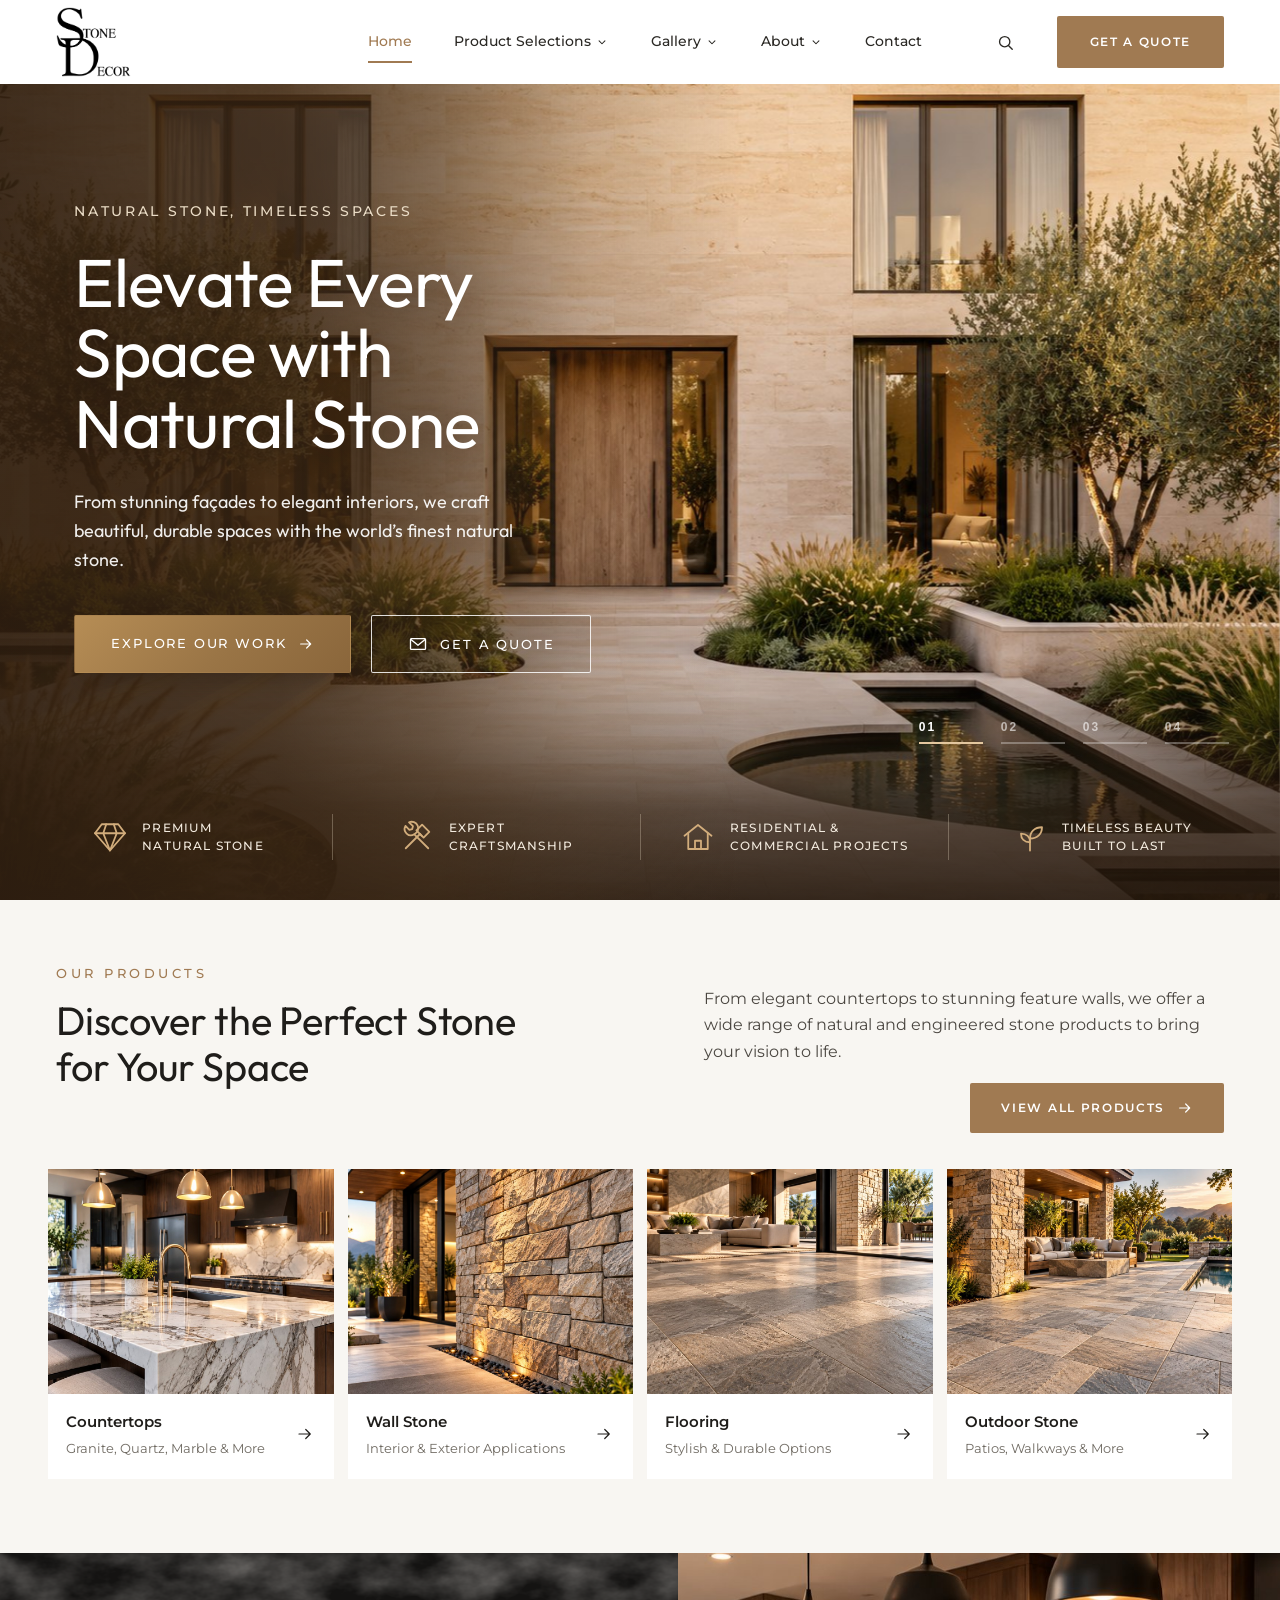
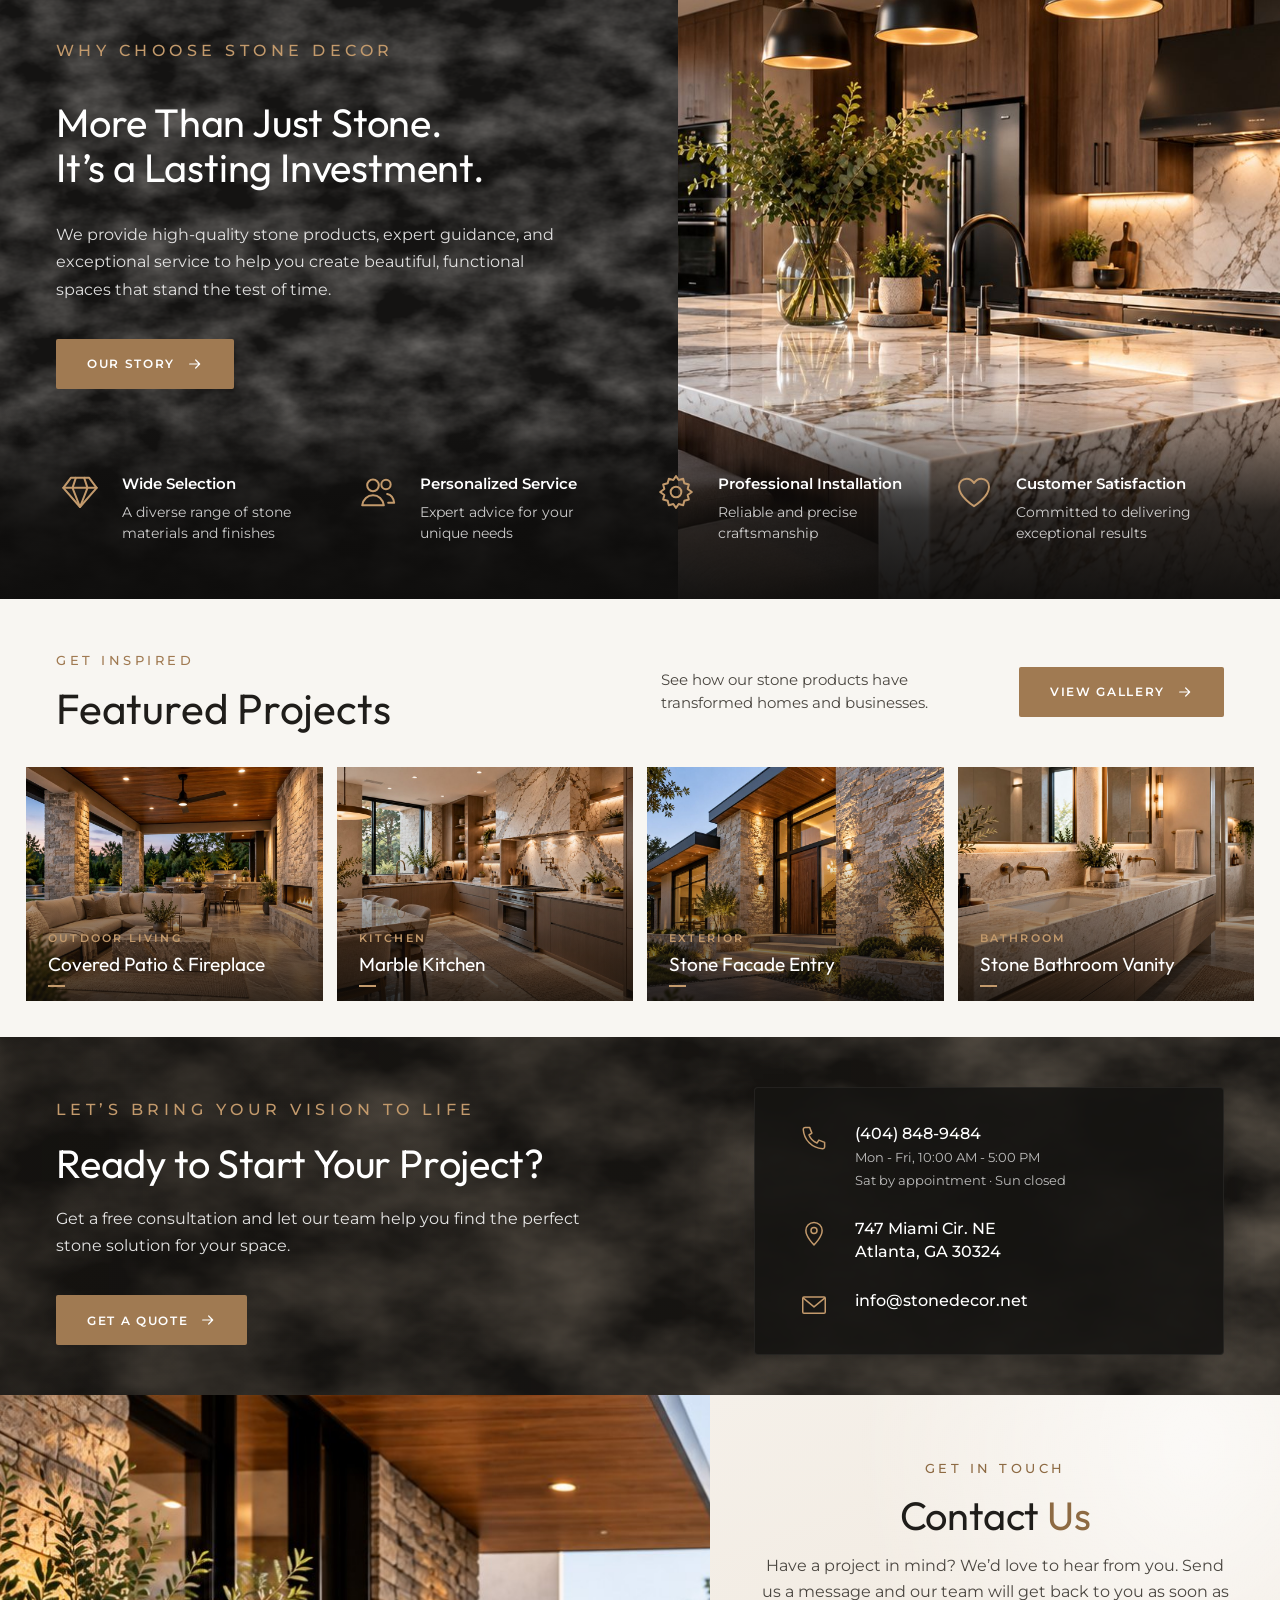
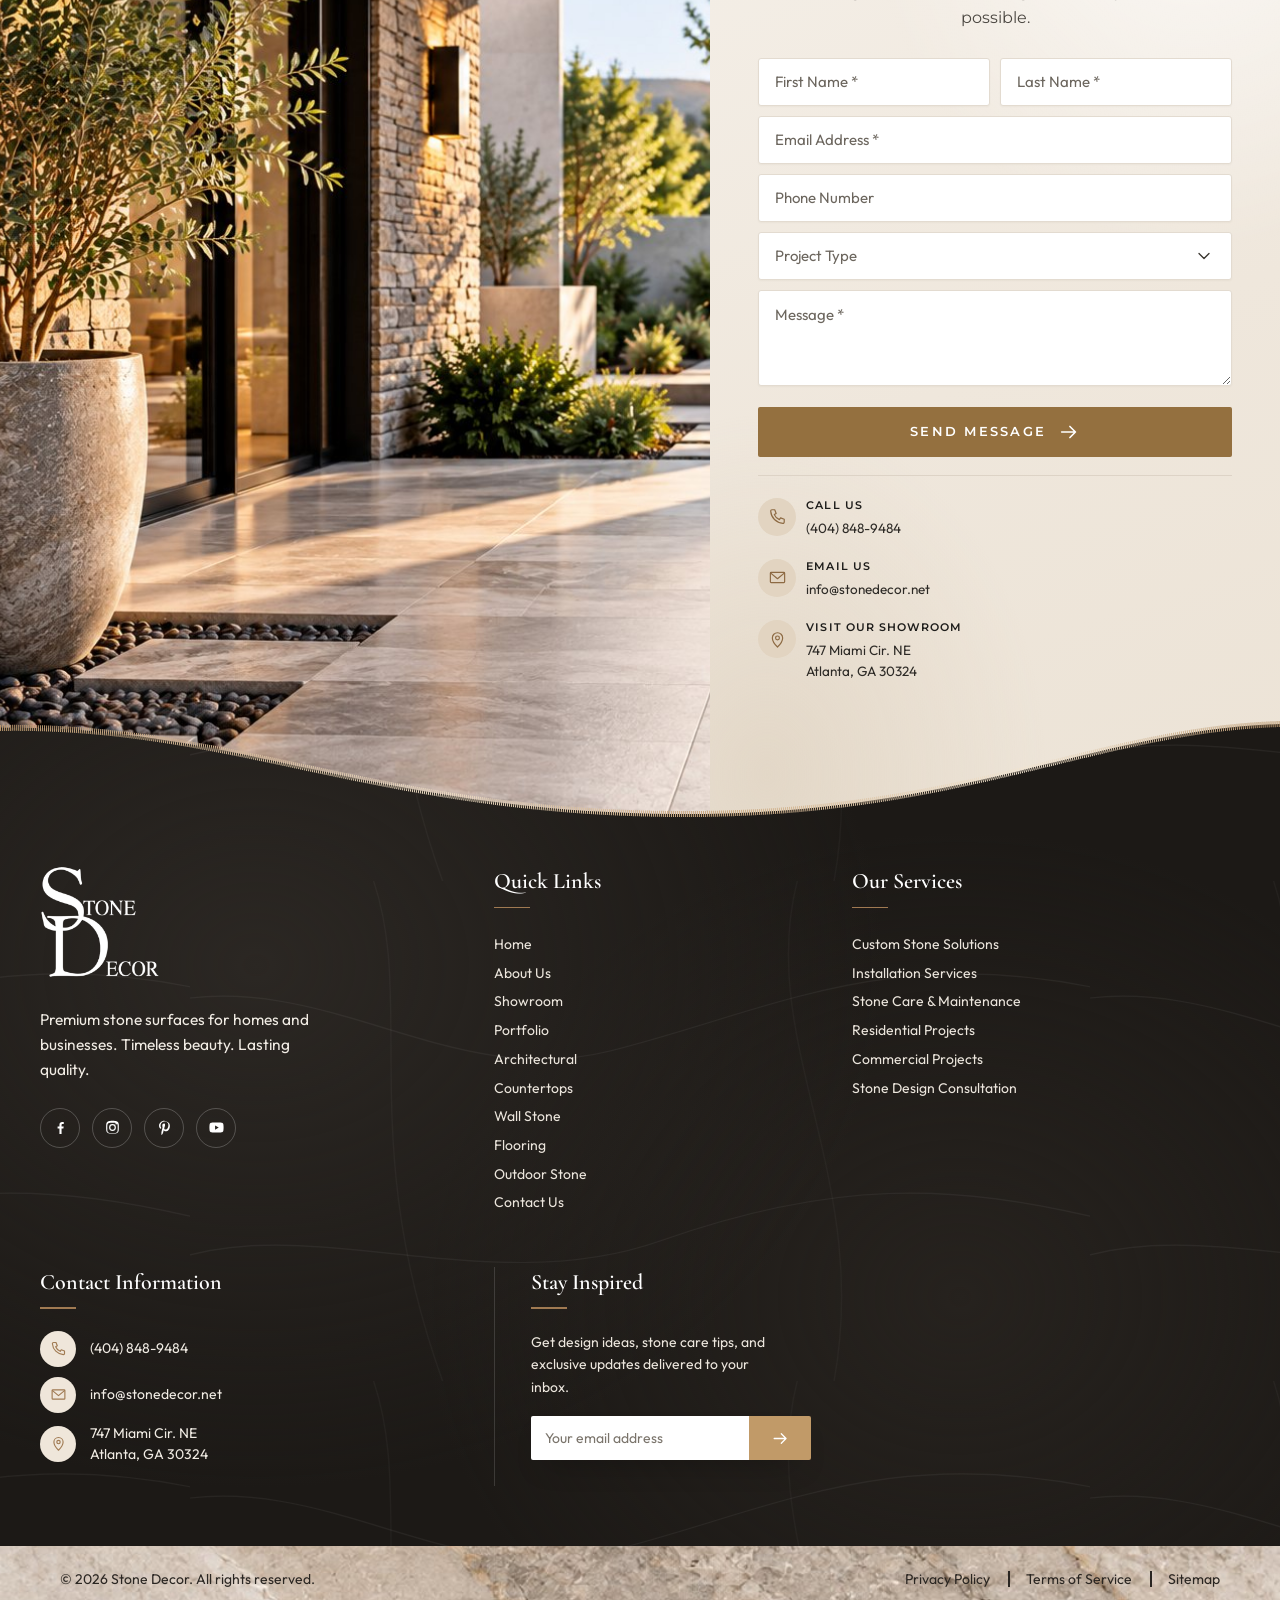
==== commit 169f4584: "Add files via upload" ====
--- a/index.html
+++ b/index.html
@@ -8,7 +8,7 @@
   <link rel="preconnect" href="https://fonts.googleapis.com" />
   <link rel="preconnect" href="https://fonts.gstatic.com" crossorigin />
   <link href="https://fonts.googleapis.com/css2?family=Cormorant+Garamond:wght@500;600&family=Outfit:wght@300;400;500&family=Montserrat:wght@400;500;600&display=swap" rel="stylesheet" />
-  <link rel="preload" as="image" href="images/hero.jpg" />
+  <link rel="preload" as="image" href="images/hero-entry.jpg" />
   <link rel="icon" type="image/png" href="images/favicon.png" />
   <link rel="apple-touch-icon" href="images/favicon.png" />
   <link rel="stylesheet" href="css/styles.css" />
@@ -35,6 +35,9 @@
       <symbol id="i-truck" viewBox="0 0 24 24"><path d="M2.5 6.5h11v10h-11zM13.5 10h4l3 3.2v3.3h-7"/><circle cx="6.5" cy="17.5" r="1.8"/><circle cx="17" cy="17.5" r="1.8"/></symbol>
       <symbol id="i-ruler" viewBox="0 0 24 24"><path d="M3 16.5 16.5 3 21 7.5 7.5 21z"/><path d="m7 12.5 2 2M10 9.5l2 2M13 6.5l2 2"/></symbol>
       <symbol id="i-layers" viewBox="0 0 24 24"><path d="m12 3 9 4.8-9 4.8-9-4.8z"/><path d="m3 12.2 9 4.8 9-4.8M3 16.4l9 4.6 9-4.6"/></symbol>
+      <symbol id="i-tools" viewBox="0 0 24 24"><path d="M4.5 19.5 14 10"/><path d="M11.6 7.6 15.4 3.8l4.8 4.8-3.8 3.8z"/><path d="M14 10 15.2 11.2"/><path d="M19.5 19.5 10.2 10.2"/><path d="M10.2 10.2A4.2 4.2 0 0 1 4.3 4.6l2.6 2.6 1.9-.5.5-1.9-2.6-2.6a4.2 4.2 0 0 1 3.5 8z"/></symbol>
+      <symbol id="i-sprout" viewBox="0 0 24 24"><path d="M12 21v-8"/><path d="M12 13c0-4.5 3-7.5 8-7.5 0 4.5-3 7.5-8 7.5z"/><path d="M12 15.5C12 12 9.8 9.8 6 9.8 6 13.3 8.2 15.5 12 15.5z"/></symbol>
+      <symbol id="i-play" viewBox="0 0 24 24"><circle cx="12" cy="12" r="9.5"/><path d="M10 8.5v7l5.5-3.5z" fill="currentColor"/></symbol>
       <symbol id="i-facebook" viewBox="0 0 24 24"><path d="M13.5 21v-7.5h2.6l.4-3h-3V8.6c0-.9.3-1.5 1.5-1.5h1.6V4.4c-.3 0-1.2-.1-2.3-.1-2.3 0-3.8 1.4-3.8 3.9v2.3H7.9v3h2.6V21z"/></symbol>
       <symbol id="i-instagram" viewBox="0 0 24 24"><path d="M12 7.2A4.8 4.8 0 1 0 12 16.8 4.8 4.8 0 1 0 12 7.2zm0 7.9a3.1 3.1 0 1 1 0-6.2 3.1 3.1 0 0 1 0 6.2zM17.1 5.7a1.1 1.1 0 1 0 0 2.2 1.1 1.1 0 0 0 0-2.2zM20.9 8.1c-.1-1.5-.4-2.8-1.5-3.9S17 2.8 15.5 2.7C13.9 2.6 10.1 2.6 8.5 2.7 7 2.8 5.7 3.1 4.6 4.2S3.2 6.6 3.1 8.1C3 9.7 3 13.5 3.1 15.1c.1 1.5.4 2.8 1.5 3.9s2.4 1.4 3.9 1.5c1.6.1 5.4.1 7 0 1.5-.1 2.8-.4 3.9-1.5s1.4-2.4 1.5-3.9c.1-1.6.1-5.4 0-7zm-2 9.6a3.2 3.2 0 0 1-1.8 1.8c-1.2.5-4.1.4-5.1.4s-3.9.1-5.1-.4a3.2 3.2 0 0 1-1.8-1.8c-.5-1.2-.4-4.1-.4-5.1s-.1-3.9.4-5.1a3.2 3.2 0 0 1 1.8-1.8c1.2-.5 4.1-.4 5.1-.4s3.9-.1 5.1.4a3.2 3.2 0 0 1 1.8 1.8c.5 1.2.4 4.1.4 5.1s.1 3.9-.4 5.1z"/></symbol>
       <symbol id="i-pinterest" viewBox="0 0 24 24"><path d="M12.3 2.5c-5.3 0-8 3.8-8 7 0 1.9.7 3.6 2.3 4.3.3.1.5 0 .6-.3l.2-.9c.1-.3 0-.4-.2-.7-.5-.6-.8-1.3-.8-2.4 0-3.1 2.3-5.8 6-5.8 3.3 0 5.1 2 5.1 4.7 0 3.5-1.6 6.5-3.9 6.5-1.3 0-2.2-1-1.9-2.3.4-1.5 1.1-3.2 1.1-4.3 0-1-.5-1.8-1.6-1.8-1.3 0-2.3 1.3-2.3 3.1 0 1.1.4 1.9.4 1.9l-1.5 6.5c-.4 1.9-.1 4.3 0 4.5 0 .1.2.2.3.1.1-.2 1.5-1.9 2-3.6l.8-3c.4.7 1.5 1.4 2.7 1.4 3.6 0 6-3.3 6-7.6.1-3.4-2.7-6.5-7.3-6.5z"/></symbol>
@@ -51,8 +54,21 @@
 
       <nav class="main-nav" id="main-nav" aria-label="Main">
         <a href="#top" class="active">Home</a>
-        <a href="#products">Product Selections</a>
-        <a href="#gallery">Gallery</a>
+        <div class="nav-item has-sub">
+          <a href="#products" class="nav-parent">Product Selections<svg class="nav-caret" viewBox="0 0 24 24" aria-hidden="true"><path d="m7 10 5 5 5-5"/></svg></a>
+          <div class="sub-menu">
+            <a href="limestone-tiles.html">Limestone Tiles</a>
+            <a href="marble-tiles.html">Marble Tiles</a>
+            <a href="travertine-tiles.html">Travertine Tiles</a>
+          </div>
+        </div>
+        <div class="nav-item has-sub">
+          <a href="gallery.html" class="nav-parent">Gallery<svg class="nav-caret" viewBox="0 0 24 24" aria-hidden="true"><path d="m7 10 5 5 5-5"/></svg></a>
+          <div class="sub-menu">
+            <a href="gallery.html">Portfolio</a>
+            <a href="architectural.html">Architectural</a>
+          </div>
+        </div>
         <div class="nav-item has-sub">
           <a href="#about" class="nav-parent">About<svg class="nav-caret" viewBox="0 0 24 24" aria-hidden="true"><path d="m7 10 5 5 5-5"/></svg></a>
           <div class="sub-menu">
@@ -83,45 +99,108 @@
 
   <main>
     <!-- ============ HERO ============ -->
-    <section class="hero">
-      <div class="hero-bg" style="background-image:url('images/hero.jpg')"></div>
+    <section class="hero" id="services">
+      <div class="hero-bg">
+        <div class="hero-slide slide-entry is-active" style="background-image:url('images/hero-entry.jpg')" role="img" aria-label="Travertine-clad modern home entry with olive trees, stone walkway and reflecting pools"></div>
+        <div class="hero-slide slide-pavilion" style="background-image:url('images/hero-pavilion.jpg')" role="img" aria-label="Classical pool pavilion with limestone terrace, stone spheres and formal gardens"></div>
+        <div class="hero-slide slide-pool" style="background-image:url('images/hero-pool.jpg')" role="img" aria-label="Limestone courtyard and mosaic-tiled pool framed by carved stone arches"></div>
+        <div class="hero-slide slide-house" style="background-image:url('images/hero-home.jpg')" role="img" aria-label="White colonial home with grand limestone entry steps"></div>
+      </div>
       <div class="hero-overlay"></div>
-      <div class="container hero-content">
-        <p class="eyebrow hero-anim" style="--d:.15s">Natural Stone. Timeless Beauty.</p>
-        <h1 class="hero-anim" style="--d:.3s">Transform<br />Spaces with<br />Natural Stone</h1>
-        <p class="hero-text hero-anim" style="--d:.5s">Premium stone products for homes, businesses, and commercial spaces. Built to last. Designed to impress.</p>
+
+      <div class="container hero-content hero-wide">
+        <p class="eyebrow hero-anim" style="--d:.15s">Natural Stone, Timeless Spaces</p>
+        <h1 class="hero-anim" style="--d:.3s">Elevate Every<br />Space with<br />Natural Stone</h1>
+        <p class="hero-text hero-anim" style="--d:.5s">From stunning façades to elegant interiors, we craft beautiful, durable spaces with the world’s finest natural stone.</p>
         <div class="hero-buttons hero-anim" style="--d:.65s">
-          <a href="#products" class="btn btn-primary">Explore Products <svg class="icon arrow"><use href="#i-arrow"/></svg></a>
-          <a href="#contact" class="btn btn-outline-light">Get a Quote</a>
+          <a href="#gallery" class="btn btn-primary">Explore Our Work <svg class="icon arrow"><use href="#i-arrow"/></svg></a>
+          <button type="button" class="btn btn-outline-light" data-quote-open><svg class="icon quote-ic"><use href="#i-mail"/></svg> Get a Quote</button>
+        </div>
+      </div>
+
+      <div class="hero-dots hero-anim" style="--d:1.2s" role="tablist" aria-label="Hero photos">
+        <button type="button" class="hero-dot is-active" role="tab" aria-selected="true" aria-label="Photo 1"><span class="dot-num">01</span><span class="dot-bar"><i></i></span></button>
+        <button type="button" class="hero-dot" role="tab" aria-selected="false" aria-label="Photo 2"><span class="dot-num">02</span><span class="dot-bar"><i></i></span></button>
+        <button type="button" class="hero-dot" role="tab" aria-selected="false" aria-label="Photo 3"><span class="dot-num">03</span><span class="dot-bar"><i></i></span></button>
+        <button type="button" class="hero-dot" role="tab" aria-selected="false" aria-label="Photo 4"><span class="dot-num">04</span><span class="dot-bar"><i></i></span></button>
+      </div>
+
+      <div class="hero-features">
+        <div class="container hero-features-grid">
+          <div class="hero-feature hero-anim" style="--d:.85s"><svg class="icon"><use href="#i-diamond"/></svg><span>Premium<br />Natural Stone</span></div>
+          <div class="hero-feature hero-anim" style="--d:.95s"><svg class="icon"><use href="#i-tools"/></svg><span>Expert<br />Craftsmanship</span></div>
+          <div class="hero-feature hero-anim" style="--d:1.05s"><svg class="icon"><use href="#i-home"/></svg><span>Residential &amp;<br />Commercial Projects</span></div>
+          <div class="hero-feature hero-anim" style="--d:1.15s"><svg class="icon"><use href="#i-sprout"/></svg><span>Timeless Beauty<br />Built to Last</span></div>
         </div>
       </div>
     </section>
 
-    <!-- ============ FEATURES STRIP ============ -->
-    <section class="features" id="services">
-      <div class="container features-grid">
-        <div class="feature" data-reveal style="--d:0s">
-          <svg class="icon feature-icon"><use href="#i-diamond"/></svg>
-          <h3>Premium Quality</h3>
-          <p>Durable and long-lasting<br />stone materials</p>
-        </div>
-        <div class="feature" data-reveal style="--d:.1s">
-          <svg class="icon feature-icon"><use href="#i-shield"/></svg>
-          <h3>Expert Craftsmanship</h3>
-          <p>Skilled professionals<br />you can trust</p>
-        </div>
-        <div class="feature" data-reveal style="--d:.2s">
-          <svg class="icon feature-icon"><use href="#i-home"/></svg>
-          <h3>For Home &amp; Business</h3>
-          <p>Solutions for residential<br />and commercial projects</p>
-        </div>
-        <div class="feature" data-reveal style="--d:.3s">
-          <svg class="icon feature-icon"><use href="#i-leaf"/></svg>
-          <h3>Natural &amp; Sustainable</h3>
-          <p>Beautiful, eco-friendly<br />choices</p>
-        </div>
-      </div>
-    </section>
+    <!-- Quote modal -->
+    <div class="quote-modal" id="quote-modal" role="dialog" aria-modal="true" aria-labelledby="quote-title" hidden>
+      <div class="quote-backdrop" data-quote-close></div>
+      <div class="quote-dialog">
+        <button type="button" class="quote-close" data-quote-close aria-label="Close">&times;</button>
+        <div class="quote-side">
+          <img src="images/hero-entry.jpg" alt="" aria-hidden="true" />
+          <div class="quote-side-copy">
+            <p class="eyebrow">Free Consultation</p>
+            <h3>Tell us about your project</h3>
+            <ul>
+              <li>Expert stone selection advice</li>
+              <li>Quotes for residential &amp; commercial work</li>
+              <li>Nationwide delivery</li>
+            </ul>
+            <a href="tel:+14048489484" class="quote-phone"><svg class="icon"><use href="#i-phone"/></svg>(404) 848-9484</a>
+          </div>
+        </div>
+        <div class="quote-main">
+          <p class="eyebrow">Get a Quote</p>
+          <h2 id="quote-title">Request Your Free Quote</h2>
+          <p class="quote-lead">Share a few details and our team will get back to you within one business day.</p>
+          <form class="contact-form quote-form" id="quote-form" novalidate>
+            <div class="form-row two">
+              <label class="field"><span class="sr-only">Full Name</span><input type="text" name="name" placeholder="Full Name *" autocomplete="name" required /></label>
+              <label class="field"><span class="sr-only">Phone Number</span><input type="tel" name="phone" placeholder="Phone Number" autocomplete="tel" /></label>
+            </div>
+            <label class="field"><span class="sr-only">Email Address</span><input type="email" name="email" placeholder="Email Address *" autocomplete="email" required /></label>
+            <div class="form-row two">
+              <label class="field select">
+                <span class="sr-only">Project Type</span>
+                <select name="projectType" required>
+                  <option value="" selected>Project Type *</option>
+                  <option>Countertops</option>
+                  <option>Wall Stone</option>
+                  <option>Flooring</option>
+                  <option>Outdoor Stone / Patio</option>
+                  <option>Fireplace Surround</option>
+                  <option>Pool Coping</option>
+                  <option>Architectural Elements</option>
+                  <option>Custom Tile</option>
+                  <option>Other</option>
+                </select>
+                <svg class="icon chevron" viewBox="0 0 24 24"><path d="m6 9 6 6 6-6"/></svg>
+              </label>
+              <label class="field select">
+                <span class="sr-only">Timeline</span>
+                <select name="timeline">
+                  <option value="" selected>Timeline</option>
+                  <option>As soon as possible</option>
+                  <option>1–3 months</option>
+                  <option>3–6 months</option>
+                  <option>6+ months</option>
+                  <option>Just exploring</option>
+                </select>
+                <svg class="icon chevron" viewBox="0 0 24 24"><path d="m6 9 6 6 6-6"/></svg>
+              </label>
+            </div>
+            <label class="field"><span class="sr-only">Project Location</span><input type="text" name="location" placeholder="Project Location (City, State)" autocomplete="address-level2" /></label>
+            <label class="field"><span class="sr-only">Project Details</span><textarea name="details" rows="3" placeholder="Project details: rooms, approximate size, stone you like… *" required></textarea></label>
+            <button type="submit" class="btn btn-primary btn-block">Request My Quote <svg class="icon arrow"><use href="#i-arrow"/></svg></button>
+            <p class="form-status" role="status" aria-live="polite"></p>
+          </form>
+        </div>
+      </div>
+    </div>
 
     <!-- ============ PRODUCTS ============ -->
     <section class="products" id="products">
@@ -222,7 +301,7 @@
           <h2>Featured Projects</h2>
         </div>
         <p class="projects-note" data-reveal style="--d:.1s">See how our stone products have transformed homes and businesses.</p>
-        <a href="#gallery" class="btn btn-primary" data-reveal style="--d:.2s">View Gallery <svg class="icon arrow"><use href="#i-arrow"/></svg></a>
+        <a href="gallery.html" class="btn btn-primary" data-reveal style="--d:.2s">View Gallery <svg class="icon arrow"><use href="#i-arrow"/></svg></a>
       </div>
 
       <div class="container-full project-grid">
@@ -380,6 +459,8 @@
             <li><a href="#top">Home</a></li>
             <li><a href="#about">About Us</a></li>
             <li><a href="showroom.html">Showroom</a></li>
+            <li><a href="gallery.html">Portfolio</a></li>
+            <li><a href="architectural.html">Architectural</a></li>
             <li><a href="#products">Countertops</a></li>
             <li><a href="#products">Wall Stone</a></li>
             <li><a href="#products">Flooring</a></li>
@@ -394,8 +475,8 @@
             <li><a href="#contact">Custom Stone Solutions</a></li>
             <li><a href="#contact">Installation Services</a></li>
             <li><a href="#contact">Stone Care &amp; Maintenance</a></li>
-            <li><a href="#gallery">Residential Projects</a></li>
-            <li><a href="#gallery">Commercial Projects</a></li>
+            <li><a href="gallery.html">Residential Projects</a></li>
+            <li><a href="gallery.html">Commercial Projects</a></li>
             <li><a href="#contact">Stone Design Consultation</a></li>
           </ul>
         </nav>
--- a/css/styles.css
+++ b/css/styles.css
@@ -195,16 +195,14 @@
    HERO
    ========================================================= */
 .hero {
-  position: relative;
-  height: clamp(580px, 52vw, 860px);
-  display: flex; align-items: center;
-  overflow: hidden;
-  background: #1a1612;
+  position: relative; overflow: hidden; overflow: clip;
+  min-height: clamp(680px, calc(100vh - var(--header-h)), 900px);
+  display: flex; flex-direction: column; justify-content: center;
+  background: #efe9df;
 }
 .hero-bg {
-  position: absolute; inset: -4% 0 -4% 0;
-  background-size: cover; background-position: 60% center;
-  transform: scale(1.12);
+  position: absolute; top: -3%; bottom: -3%; left: 0; right: 0;
+  transform: scale(1.1); transform-origin: 60% 50%;
   animation: heroZoom 2.8s var(--ease-out) forwards;
   will-change: transform;
 }
@@ -212,38 +210,51 @@
 .hero-bg.settled { animation: none; transform: scale(1) translateY(var(--parallax, 0px)); }
 
 .hero-overlay {
-  position: absolute; inset: 0;
+  position: absolute; inset: 0; pointer-events: none;
   background:
-    linear-gradient(90deg, rgba(12,10,8,.82) 0%, rgba(12,10,8,.62) 28%, rgba(12,10,8,.22) 52%, rgba(12,10,8,0) 72%),
-    linear-gradient(0deg, rgba(10,8,6,.35) 0%, rgba(10,8,6,0) 30%);
-}
-.hero-content { position: relative; z-index: 2; color: #fff; padding-top: 10px; }
-.hero .eyebrow { color: var(--bronze-light); font-size: 13px; letter-spacing: .3em; margin-bottom: 22px; }
+    linear-gradient(0deg, rgba(36, 23, 12, .9) 0%, rgba(42, 27, 14, .72) 11%, rgb(46 30 16 / 30%) 20%, rgb(46 30 16 / 0%) 30%),
+    linear-gradient(180deg, rgb(40 28 16 / 0%) 0%, rgb(40 28 16 / 0%) 16%),
+    linear-gradient(rgb(150 105 50 / 0%), rgb(150 105 50 / 0%));
+}
+.hero-overlay::before {
+  content: ""; position: absolute; inset: 0;
+  background:
+    linear-gradient(90deg, rgba(46,30,16,.9) 0%, rgba(54,36,19,.82) 22%, rgba(62,42,22,.6) 34%, rgba(70,48,26,.22) 46%, rgba(70,48,26,0) 58%),
+    radial-gradient(55% 60% at 12% 50%, rgba(40,26,14,.35), rgba(40,26,14,0) 70%);
+}
+.hero-content { position: relative; z-index: 2; color: #fff; padding-top: 40px; padding-bottom: 150px; }
+.hero-wide { max-width: 1640px; padding-left: clamp(24px, 5.8vw, 100px); padding-right: clamp(24px, 5.8vw, 100px); }
+.hero .eyebrow { color: #eadcc6; font-size: 13.5px; font-weight: 500; letter-spacing: .2em; margin-bottom: 24px; }
 .hero h1 {
   font-family: var(--font-head); font-weight: 400;
-  font-size: clamp(42px, 5.2vw, 78px);
+  font-size: clamp(44px, 5.3vw, 80px);
   line-height: 1.04; letter-spacing: -.01em;
   color: #fff; margin-bottom: 30px;
-}
-.hero-text { max-width: 410px; font-size: 16.5px; line-height: 1.7; color: rgba(255,255,255,.9); margin-bottom: 40px; }
-.hero-buttons { display: flex; gap: 18px; flex-wrap: wrap; }
-.hero-buttons .btn { height: 56px; padding: 0 34px; }
+  text-shadow: 0 2px 30px rgba(30,18,8,.25);
+}
+.hero-text { max-width: 470px; font-family: var(--font-head); font-size: 18px; line-height: 1.6; color: rgba(255,255,255,.92); margin-bottom: 40px; }
+.hero-buttons { display: flex; gap: 20px; flex-wrap: wrap; }
+.hero-buttons .btn { height: 58px; padding: 0 36px; font-size: 13px; letter-spacing: .14em; font-weight: 500; }
+.hero .btn-primary { background: linear-gradient(135deg, #b68d55 0%, #9a7546 55%, #8a663b 100%); box-shadow: 0 14px 30px -14px rgba(30,18,8,.6); }
+.hero .btn-primary::before { background: linear-gradient(135deg, #a07a4a, #7a5a33); }
+.btn-outline-dark { color: #1c1b19; border-color: #2a2622; background: rgba(255,255,255,.08); font-family: var(--font-body); }
+.btn-outline-dark::before { background: #1c1b19; }
+.btn-outline-dark:hover { color: #fff; border-color: #1c1b19; }
+.btn .play { width: 24px; height: 24px; stroke-width: 1.5; transition: transform .4s var(--ease-out); }
+.btn .quote-ic { width: 20px; height: 20px; stroke-width: 1.6; }
+
+.hero-features { position: absolute; left: 0; right: 0; bottom: 0; z-index: 2; padding: 34px 0 40px; }
+.hero-features-grid { display: grid; grid-template-columns: repeat(4, 1fr); align-items: center; max-width: 1440px; padding: 0 60px; }
+.hero-feature { display: flex; align-items: center; justify-content: center; gap: 22px; padding: 4px 12px; position: relative; }
+.hero-feature + .hero-feature::before { content: ""; position: absolute; left: 0; top: 50%; width: 1px; height: 46px; background: rgba(234,220,198,.3); transform: translateY(-50%); }
+.hero-feature .icon { width: 42px; height: 42px; color: #d2ad7c; stroke-width: 1.2; transition: transform .6s var(--ease-out); }
+.hero-feature:hover .icon { transform: translateY(-3px) scale(1.06); }
+.hero-feature span { font-size: 13.5px; font-weight: 500; letter-spacing: .14em; text-transform: uppercase; line-height: 1.55; color: #f3ebdf; }
+
+body.modal-open { overflow: hidden; }
 
 .hero-anim { opacity: 0; transform: translateY(28px); animation: fadeUp 1.1s var(--ease-out) forwards; animation-delay: var(--d, 0s); }
 @keyframes fadeUp { to { opacity: 1; transform: none; } }
-
-/* =========================================================
-   FEATURES STRIP
-   ========================================================= */
-.features { background: var(--sand); padding: 40px 0 44px; }
-.features-grid { display: grid; grid-template-columns: repeat(4, 1fr); gap: 24px; text-align: center; }
-.feature-icon { width: 40px; height: 40px; color: var(--bronze); stroke-width: 1.2; margin: 0 auto 18px; transition: transform .6s var(--ease-out); }
-.feature:hover .feature-icon { transform: translateY(-4px) scale(1.06); }
-.feature h3 {
-  font-family: var(--font-body); font-size: 14px; font-weight: 600;
-  letter-spacing: .1em; text-transform: uppercase; color: var(--ink); margin-bottom: 10px;
-}
-.feature p { font-size: 14px; line-height: 1.65; color: var(--text); }
 
 /* =========================================================
    SECTION HEAD (shared)
@@ -944,6 +955,308 @@
 @media (max-width: 1180px) { .logo-img { height: 60px; } }
 @media (max-width: 980px)  { .logo-img { height: 56px; } }
 @media (max-width: 600px)  { .logo-img { height: 52px; } .footer-logo-img { height: 96px; } }
+
+/* ---------- Home hero: responsive ---------- */
+@media (max-width: 1280px) {
+  .hero-features-grid { padding: 0 24px; }
+  .hero-feature { gap: 14px; }
+  .hero-feature span { font-size: 12px; letter-spacing: .1em; }
+  .hero-feature .icon { width: 36px; height: 36px; }
+}
+@media (max-width: 980px) {
+  .hero { min-height: 0; }
+  .hero-overlay {
+    background:
+      linear-gradient(180deg, rgba(46,30,16,.88) 0%, rgba(54,36,19,.8) 50%, rgba(62,42,22,.45) 80%, rgba(62,42,22,.35) 100%);
+  }
+  .hero-overlay::before { display: none; }
+  .hero-content { padding-top: 80px; padding-bottom: 60px; }
+  .hero-wide { padding-left: 36px; padding-right: 36px; }
+  .hero-features { position: relative; background: rgba(36,23,12,.92); padding: 30px 0; }
+  .hero-features-grid { grid-template-columns: 1fr 1fr; gap: 26px 20px; padding: 0 36px; }
+  .hero-feature { justify-content: flex-start; padding: 0; }
+  .hero-feature + .hero-feature::before { display: none; }
+}
+@media (max-width: 600px) {
+  .hero-content { padding-top: 60px; padding-bottom: 50px; }
+  .hero-wide { padding-left: 20px; padding-right: 20px; }
+  .hero-text { font-size: 16.5px; }
+  .hero-features-grid { padding: 0 20px; gap: 22px 12px; }
+  .hero-feature { gap: 10px; }
+  .hero-feature .icon { width: 30px; height: 30px; }
+  .hero-feature span { font-size: 10.5px; }
+}
+
+/* ---------- Hero slideshow ---------- */
+:root { --slide-ms: 7000ms; }
+.hero-slide {
+  position: absolute; inset: 0;
+  background-size: cover; background-repeat: no-repeat;
+  opacity: 0; transform: scale(1.08);
+  transition: opacity 1.8s var(--ease), transform 1.8s var(--ease);
+  will-change: opacity, transform;
+}
+.hero-slide.slide-house { right: -16%; background-position: left 40%; }
+.hero-slide.slide-pool { background-position: center 58%; }
+.hero-slide.slide-pavilion { background-position: 62% 55%; }
+.hero-slide.slide-entry { background-position: 62% 60%; }
+.hero-slide.is-active { opacity: 1; animation: kenBurns calc(var(--slide-ms) + 2000ms) linear forwards; }
+@keyframes kenBurns { from { transform: scale(1.08); } to { transform: scale(1); } }
+
+.hero-dots {
+  position: absolute; right: clamp(24px, 4vw, 64px); bottom: 150px; z-index: 3;
+  display: flex; gap: 18px;
+}
+.hero-dot { display: flex; flex-direction: column; align-items: flex-start; gap: 8px; padding: 6px 0; border: 0; background: none; cursor: pointer; color: rgba(255,255,255,.6); transition: color .3s; }
+.hero-dot .dot-num { font-size: 12px; font-weight: 600; letter-spacing: .16em; }
+.hero-dot .dot-bar { position: relative; display: block; width: 64px; height: 2px; background: rgba(255,255,255,.3); overflow: hidden; }
+.hero-dot .dot-bar i { position: absolute; inset: 0; background: #e3c79f; transform: scaleX(0); transform-origin: left; }
+.hero-dot.is-active { color: #fff; }
+.hero-dot.is-active .dot-bar i { animation: dotFill var(--slide-ms) linear forwards; }
+.hero-dots.paused .hero-dot.is-active .dot-bar i { animation-play-state: paused; }
+.hero-dot:hover { color: #fff; }
+.hero-dot:focus-visible { outline: 2px solid #e3c79f; outline-offset: 4px; }
+@keyframes dotFill { to { transform: scaleX(1); } }
+
+@media (max-width: 980px) {
+  .hero-slide.slide-house { right: 0; background-position: 58% 40%; }
+  .hero-dots { position: relative; right: auto; bottom: auto; padding: 0 36px 26px; }
+}
+@media (max-width: 600px) { .hero-dots { padding: 0 20px 22px; } }
+@media (prefers-reduced-motion: reduce) {
+  .hero-slide.is-active { animation: none; transform: none; }
+}
+
+/* =========================================================
+   GALLERY PAGE
+   ========================================================= */
+.g-hero { min-height: 460px; }
+.gallery { background: var(--cream); padding: 70px 0 90px; }
+.g-toolbar { display: flex; align-items: center; justify-content: space-between; gap: 20px; flex-wrap: wrap; margin-bottom: 36px; }
+.g-filters { display: flex; flex-wrap: wrap; gap: 10px; }
+.g-filter {
+  height: 42px; padding: 0 20px; border-radius: 40px; cursor: pointer;
+  font-family: var(--font-body); font-size: 12px; font-weight: 600; letter-spacing: .12em; text-transform: uppercase;
+  color: var(--text); background: #fff; border: 1px solid var(--line);
+  transition: background .35s var(--ease), color .35s var(--ease), border-color .35s var(--ease), transform .35s var(--ease);
+}
+.g-filter:hover { border-color: var(--bronze); color: var(--bronze-dark); transform: translateY(-2px); }
+.g-filter.is-active { background: var(--bronze); border-color: var(--bronze); color: #fff; }
+.g-count { font-size: 13.5px; color: var(--muted); }
+.g-count span { font-weight: 600; color: var(--ink); }
+
+.g-grid {
+  display: grid; grid-template-columns: repeat(3, 1fr);
+  grid-auto-rows: 210px; grid-auto-flow: dense; gap: 18px;
+}
+.g-item { position: relative; grid-row: span 2; margin: 0; overflow: hidden; border-radius: 3px; background: #ddd3c5; transition: opacity .5s var(--ease), transform .5s var(--ease-out); }
+.g-item.g-wide { grid-column: span 2; }
+.g-item.g-tall { grid-row: span 3; }
+.g-item.is-hidden { display: none; }
+.g-item.is-entering { animation: gIn .6s var(--ease-out) both; }
+@keyframes gIn { from { opacity: 0; transform: translateY(18px) scale(.98); } }
+.g-open { position: absolute; inset: 0; width: 100%; height: 100%; padding: 0; border: 0; background: none; cursor: zoom-in; display: block; }
+.g-open img { width: 100%; height: 100%; object-fit: cover; transition: transform 1.1s var(--ease-out); }
+.g-item:hover .g-open img { transform: scale(1.07); }
+.g-open:focus-visible { outline: 3px solid var(--bronze-light); outline-offset: -3px; }
+.g-item::after {
+  content: ""; position: absolute; inset: 0; pointer-events: none;
+  background: linear-gradient(0deg, rgba(18,14,10,.86) 0%, rgba(18,14,10,.4) 34%, rgba(18,14,10,0) 58%);
+  transition: opacity .5s var(--ease);
+}
+.g-zoom {
+  position: absolute; top: 16px; right: 16px; z-index: 2;
+  width: 42px; height: 42px; border-radius: 50%; display: grid; place-items: center;
+  background: rgba(255,255,255,.9); color: var(--ink);
+  opacity: 0; transform: scale(.8); transition: opacity .4s var(--ease), transform .5s var(--ease-out);
+}
+.g-zoom .icon { width: 18px; height: 18px; stroke-width: 1.8; }
+.g-item:hover .g-zoom, .g-open:focus-visible .g-zoom { opacity: 1; transform: none; }
+.g-item figcaption {
+  position: absolute; left: 0; right: 0; bottom: 0; z-index: 1; pointer-events: none;
+  display: flex; flex-direction: column; gap: 4px; padding: 22px 24px 22px; color: #fff;
+}
+.g-cat { font-size: 11px; font-weight: 600; letter-spacing: .2em; text-transform: uppercase; color: var(--bronze-light); }
+.g-title { font-family: var(--font-head); font-size: 21px; line-height: 1.3; }
+.g-cap {
+  font-size: 13.5px; line-height: 1.55; color: rgba(255,255,255,.85);
+  max-height: 0; opacity: 0; overflow: hidden;
+  transition: max-height .6s var(--ease-out), opacity .5s var(--ease), margin .5s var(--ease);
+}
+.g-item:hover .g-cap, .g-item:focus-within .g-cap { max-height: 80px; opacity: 1; margin-top: 4px; }
+
+.g-cta { position: relative; background: radial-gradient(90% 140% at 0% 0%, #3a2c1f 0%, rgba(58,44,31,0) 60%), linear-gradient(135deg, #24201c, #171512); color: #fff; padding: 70px 0 calc(70px + var(--wave-h)); }
+.g-cta-inner { display: flex; align-items: center; justify-content: space-between; gap: 30px; flex-wrap: wrap; }
+.g-cta .eyebrow { color: var(--bronze-light); }
+.g-cta h2 { color: #fff; max-width: 560px; }
+.g-cta-actions { display: flex; gap: 16px; flex-wrap: wrap; }
+
+/* lightbox */
+.lightbox { position: fixed; inset: 0; z-index: 110; display: grid; grid-template-columns: 80px 1fr 80px; align-items: center; padding: 40px 20px; }
+.lightbox[hidden] { display: none; }
+.lb-backdrop { position: absolute; inset: 0; background: rgba(12,10,8,.93); animation: vmFade .35s var(--ease) both; }
+.lb-stage { position: relative; grid-column: 2; margin: 0; display: flex; flex-direction: column; align-items: center; gap: 18px; max-height: 100%; }
+.lb-img { max-width: 100%; max-height: calc(100vh - 210px); object-fit: contain; border-radius: 2px; box-shadow: 0 40px 80px -30px rgba(0,0,0,.8); animation: lbIn .5s var(--ease-out) both; }
+.lb-img.swap { animation: none; }
+@keyframes lbIn { from { opacity: 0; transform: scale(.97); } }
+.lb-caption { display: flex; flex-direction: column; align-items: center; gap: 4px; text-align: center; color: #fff; max-width: 640px; }
+.lb-title { font-family: var(--font-head); font-size: 22px; }
+.lb-cap { font-size: 14.5px; line-height: 1.6; color: rgba(255,255,255,.78); }
+.lb-counter { margin-top: 6px; font-size: 12px; letter-spacing: .16em; color: rgba(255,255,255,.5); }
+.lb-nav, .lb-close { position: relative; z-index: 2; border: 0; cursor: pointer; color: #fff; background: rgba(255,255,255,.08); transition: background .3s, transform .3s var(--ease); }
+.lb-nav { width: 56px; height: 56px; border-radius: 50%; display: grid; place-items: center; justify-self: center; }
+.lb-nav .icon { width: 22px; height: 22px; stroke-width: 1.6; }
+.lb-prev .icon { transform: rotate(180deg); }
+.lb-nav:hover { background: var(--bronze); transform: scale(1.06); }
+.lb-close { position: absolute; top: 20px; right: 24px; width: 48px; height: 48px; border-radius: 50%; font-size: 32px; line-height: 1; background: none; }
+.lb-close:hover { color: var(--bronze-light); transform: rotate(90deg); }
+.lb-prev { grid-column: 1; grid-row: 1; } .lb-next { grid-column: 3; grid-row: 1; } .lb-stage { grid-row: 1; }
+
+@media (max-width: 980px) {
+  .g-grid { grid-template-columns: repeat(2, 1fr); grid-auto-rows: 180px; }
+  .g-cap { max-height: 80px; opacity: 1; margin-top: 4px; }
+}
+@media (max-width: 600px) {
+  .gallery { padding: 50px 0 70px; }
+  .g-grid { grid-template-columns: 1fr; grid-auto-rows: auto; }
+  .g-item, .g-item.g-wide, .g-item.g-tall { grid-column: auto; grid-row: auto; background: #fff; border: 1px solid var(--line); }
+  .g-item::after { display: none; }
+  .g-open { position: relative; height: auto; overflow: hidden; }
+  .g-open img { height: auto; aspect-ratio: 4 / 3.3; }
+  .g-item figcaption { position: static; color: var(--ink); padding: 16px 18px 18px; }
+  .g-item .g-cat { color: var(--bronze-dark); }
+  .g-item .g-title { color: var(--ink); font-size: 19px; }
+  .g-item .g-cap { color: var(--text); max-height: none; opacity: 1; margin-top: 2px; }
+  .g-zoom { opacity: 1; transform: none; width: 36px; height: 36px; top: 12px; right: 12px; }
+  .g-filter { height: 38px; padding: 0 14px; font-size: 11px; }
+  .lightbox { grid-template-columns: 1fr 1fr; padding: 70px 14px 24px; }
+  .lb-stage { grid-column: 1 / -1; }
+  .lb-prev, .lb-next { grid-row: 2; margin-top: 14px; }
+  .lb-prev { grid-column: 1; } .lb-next { grid-column: 2; }
+  .lb-img { max-height: calc(100vh - 300px); }
+}
+
+/* ---------- Gallery tabs + empty state ---------- */
+.g-tabs { display: inline-flex; gap: 6px; margin-top: 26px; padding: 5px; border-radius: 40px; background: rgba(255,255,255,.12); border: 1px solid rgba(255,255,255,.25); backdrop-filter: blur(6px); }
+.g-tabs a { padding: 10px 22px; border-radius: 40px; font-size: 12px; font-weight: 600; letter-spacing: .14em; text-transform: uppercase; color: rgba(255,255,255,.85); transition: background .35s var(--ease), color .35s var(--ease); }
+.g-tabs a:hover { color: #fff; background: rgba(255,255,255,.12); }
+.g-tabs a.is-active { background: var(--bronze); color: #fff; }
+
+.g-empty { max-width: 620px; margin: 10px auto 0; padding: 56px 40px; text-align: center; background: #fff; border: 1px dashed #d8ccbb; border-radius: 4px; }
+.g-empty-icon { display: inline-grid; place-items: center; width: 64px; height: 64px; border-radius: 50%; background: #efe6da; color: var(--bronze); margin-bottom: 20px; }
+.g-empty-icon .icon { width: 30px; height: 30px; stroke-width: 1.3; animation: spinSlow 14s linear infinite; }
+@keyframes spinSlow { to { transform: rotate(360deg); } }
+.g-empty h2 { font-size: clamp(26px, 2.6vw, 34px); margin-bottom: 12px; }
+.g-empty p { font-size: 15.5px; line-height: 1.75; color: var(--text); margin-bottom: 28px; }
+.g-empty-actions { display: flex; gap: 14px; justify-content: center; flex-wrap: wrap; }
+@media (max-width: 600px) { .g-empty { padding: 40px 22px; } .g-tabs a { padding: 9px 16px; font-size: 11px; } }
+
+/* =========================================================
+   QUOTE MODAL
+   ========================================================= */
+.quote-modal { position: fixed; inset: 0; z-index: 100; display: grid; place-items: center; padding: 24px; overflow-y: auto; }
+.quote-modal[hidden] { display: none; }
+.quote-backdrop { position: fixed; inset: 0; background: rgba(20,14,8,.78); backdrop-filter: blur(4px); animation: qFade .4s var(--ease) both; }
+.quote-dialog {
+  position: relative; width: min(980px, 100%);
+  display: grid; grid-template-columns: 340px 1fr;
+  background: #f6f1ea; border-radius: 4px; overflow: hidden;
+  box-shadow: 0 50px 100px -30px rgba(0,0,0,.65);
+  animation: qPop .55s var(--ease-out) both;
+}
+@keyframes qFade { from { opacity: 0; } }
+@keyframes qPop { from { opacity: 0; transform: translateY(26px) scale(.97); } }
+.quote-side { position: relative; color: #fff; display: flex; align-items: flex-end; min-height: 100%; }
+.quote-side img { position: absolute; inset: 0; width: 100%; height: 100%; object-fit: cover; object-position: 55% center; }
+.quote-side::before { content: ""; position: absolute; inset: 0; z-index: 1; background: linear-gradient(0deg, rgba(36,23,12,.95) 0%, rgba(46,30,16,.75) 50%, rgba(46,30,16,.35) 100%); }
+.quote-side-copy { position: relative; z-index: 2; padding: 36px 32px; }
+.quote-side .eyebrow { color: #e3c79f; margin-bottom: 10px; }
+.quote-side h3 { font-family: var(--font-head); font-weight: 400; font-size: 26px; line-height: 1.25; color: #fff; margin-bottom: 18px; }
+.quote-side ul { list-style: none; margin: 0 0 22px; padding: 0; display: grid; gap: 9px; }
+.quote-side li { position: relative; padding-left: 22px; font-size: 14px; color: rgba(255,255,255,.9); }
+.quote-side li::before { content: ""; position: absolute; left: 2px; top: .55em; width: 7px; height: 7px; border: 1.5px solid #e3c79f; transform: rotate(45deg); }
+.quote-phone { display: inline-flex; align-items: center; gap: 10px; font-size: 15px; font-weight: 500; color: #fff; transition: color .3s; }
+.quote-phone .icon { width: 18px; height: 18px; color: #e3c79f; }
+.quote-phone:hover { color: #e3c79f; }
+.quote-main { padding: 40px 42px 34px; }
+.quote-main .eyebrow { color: #8d6a43; margin-bottom: 6px; }
+.quote-main h2 { font-size: clamp(26px, 2.6vw, 34px); margin-bottom: 8px; }
+.quote-lead { font-size: 14.5px; line-height: 1.6; color: var(--text); margin-bottom: 22px; }
+.quote-form textarea { height: 92px; }
+.quote-close { position: absolute; top: 12px; right: 14px; z-index: 3; width: 40px; height: 40px; border: 0; border-radius: 50%; background: rgba(255,255,255,.8); color: var(--ink); font-size: 28px; line-height: 1; cursor: pointer; transition: transform .3s var(--ease), background .3s; }
+.quote-close:hover { transform: rotate(90deg); background: #fff; }
+@media (max-width: 860px) {
+  .quote-modal { place-items: start center; padding: 16px; }
+  .quote-dialog { grid-template-columns: 1fr; }
+  .quote-side { display: none; }
+  .quote-main { padding: 34px 22px 26px; }
+}
+@media (max-width: 600px) { .quote-form .form-row.two { grid-template-columns: 1fr; } }
+
+/* =========================================================
+   TILE COLLECTION PAGES
+   ========================================================= */
+.tile-intro { background: var(--cream); padding: 80px 0 40px; }
+.tile-intro-grid { display: grid; grid-template-columns: 1.2fr .8fr; gap: 70px; align-items: center; }
+.tile-intro-copy h2 { margin-bottom: 20px; }
+.tile-lead { font-family: var(--font-head); font-size: 20px; line-height: 1.65; color: #2d2a26; max-width: 600px; }
+.tile-lead strong { font-weight: 500; color: var(--bronze-dark); }
+.tile-specs { background: #fff; border: 1px solid var(--line); border-radius: 4px; padding: 30px 30px 28px; box-shadow: 0 24px 50px -34px rgba(50,36,22,.45); display: flex; flex-direction: column; gap: 20px; }
+.spec-row { display: flex; gap: 16px; align-items: flex-start; }
+.spec-icon { width: 44px; height: 44px; border-radius: 50%; flex-shrink: 0; display: grid; place-items: center; background: #efe6da; color: var(--bronze); }
+.spec-icon .icon { width: 21px; height: 21px; }
+.spec-row h3 { font-family: var(--font-body); font-size: 11.5px; font-weight: 600; letter-spacing: .16em; text-transform: uppercase; color: var(--muted); margin: 2px 0 8px; }
+.chips { display: flex; flex-wrap: wrap; gap: 8px; }
+.chip { display: inline-block; padding: 6px 14px; border-radius: 30px; font-size: 12.5px; font-weight: 500; color: var(--bronze-dark); background: #f4ece1; border: 1px solid #e7dac8; }
+.spec-sizes { list-style: none; margin: 0; padding: 0; display: grid; gap: 4px; }
+.spec-sizes li { font-family: var(--font-head); font-size: 20px; color: var(--ink); }
+.spec-note { display: flex; gap: 10px; align-items: flex-start; padding-top: 16px; border-top: 1px dashed var(--line); font-size: 13.5px; line-height: 1.6; color: var(--text); }
+.spec-note .icon { width: 16px; height: 16px; color: var(--bronze); margin-top: 2px; }
+.tile-specs .btn-block { margin-top: 2px; }
+
+.tile-section { padding-top: 40px; }
+.tile-head { display: flex; justify-content: space-between; align-items: flex-end; gap: 30px; flex-wrap: wrap; margin-bottom: 30px; }
+.tile-head p { max-width: 420px; font-size: 14.5px; line-height: 1.65; color: var(--muted); }
+.tile-grid { display: grid; grid-template-columns: repeat(5, 1fr); gap: 18px; }
+.tile-card.g-item { grid-row: auto; background: #fff; border: 1px solid var(--line); transition: transform .5s var(--ease-out), box-shadow .5s var(--ease); }
+.tile-card.g-item::after { display: none; }
+.tile-card:hover { transform: translateY(-6px); box-shadow: 0 26px 44px -26px rgba(50,36,22,.5); }
+.tile-card .g-open { position: relative; height: auto; aspect-ratio: 1; overflow: hidden; }
+.tile-card .g-open img { height: 100%; }
+.tile-card figcaption { position: static; color: var(--ink); padding: 16px 16px 18px; gap: 6px; pointer-events: auto; }
+.tile-card .g-cat { color: var(--bronze-dark); font-size: 10.5px; }
+.tile-card .g-title { color: var(--ink); font-size: 19px; }
+.tile-card .g-cap { color: var(--text); max-height: none; opacity: 1; font-size: 13px; }
+.tile-finishes { display: flex; flex-wrap: wrap; gap: 6px; margin-top: 4px; }
+.tile-finishes .chip { padding: 4px 10px; font-size: 11px; }
+
+@media (max-width: 1180px) { .tile-grid { grid-template-columns: repeat(3, 1fr); } }
+@media (max-width: 980px) { .tile-intro-grid { grid-template-columns: 1fr; gap: 36px; } .tile-intro { padding-top: 60px; } }
+@media (max-width: 600px) {
+  .tile-grid { grid-template-columns: 1fr 1fr; gap: 12px; }
+  .tile-card figcaption { padding: 12px 12px 14px; }
+  .tile-card .g-title { font-size: 16px; }
+  .tile-card .g-cap { display: none; }
+  .tile-lead { font-size: 18px; }
+  .tile-specs { padding: 24px 20px; }
+}
+
+/* ---------- Multi-collection (Marble) ---------- */
+.coll-grid { display: grid; grid-template-columns: 1fr 1fr; gap: 24px; align-items: stretch; }
+.coll-card { display: flex; flex-direction: column; gap: 18px; background: #fff; border: 1px solid var(--line); border-radius: 4px; padding: 36px 36px 30px; box-shadow: 0 24px 50px -36px rgba(50,36,22,.45); transition: transform .5s var(--ease-out), box-shadow .5s var(--ease); }
+.coll-card:hover { transform: translateY(-4px); box-shadow: 0 30px 56px -34px rgba(50,36,22,.5); }
+.coll-card .eyebrow { margin-bottom: -8px; }
+.coll-card h2 { font-size: clamp(26px, 2.4vw, 34px); }
+.coll-lead { font-family: var(--font-head); font-size: 17.5px; line-height: 1.65; color: #2d2a26; }
+.coll-lead strong { font-weight: 500; color: var(--bronze-dark); }
+.coll-specs { display: grid; grid-template-columns: 1fr 1fr; gap: 18px; margin-top: auto; }
+.coll-specs .spec-sizes li { font-size: 18px; }
+.coll-card .spec-note { margin-top: 0; }
+.coll-cta { display: flex; align-items: center; justify-content: space-between; gap: 20px; flex-wrap: wrap; margin-top: 24px; padding: 22px 28px; border-radius: 4px; background: #efe6da; }
+.coll-cta p { font-family: var(--font-head); font-size: 17px; color: var(--ink); }
+@media (max-width: 1100px) { .coll-specs { grid-template-columns: 1fr; } }
+@media (max-width: 980px) { .coll-grid { grid-template-columns: 1fr; } .coll-specs { grid-template-columns: 1fr 1fr; } }
+@media (max-width: 600px) { .coll-card { padding: 26px 20px 22px; } .coll-specs { grid-template-columns: 1fr; } .coll-cta { padding: 20px; } }
 
 /* =========================================================
    SCROLL REVEAL
@@ -995,7 +1308,6 @@
   .main-nav a:not(.btn)::after { display: none; }
   .nav-mobile-cta { display: inline-flex !important; width: auto !important; margin-top: 22px; border: 0 !important; padding: 0 30px !important; font-size: 12px !important; }
 
-  .features-grid { grid-template-columns: repeat(2, 1fr); row-gap: 36px; }
   .section-head { flex-direction: column; gap: 18px; }
   .section-head-side { align-items: flex-start; padding-top: 0; max-width: 640px; }
   .product-grid, .project-grid { grid-template-columns: repeat(2, 1fr); }
@@ -1018,11 +1330,7 @@
   .logo span { font-size: 19px; }
   .logo-mark { width: 34px; height: 34px; }
   .main-nav { padding: 8px 20px 26px; }
-  .hero { height: auto; min-height: 640px; padding: 90px 0 70px; }
-  .hero-bg { background-position: 68% center; }
-  .hero-overlay { background: linear-gradient(90deg, rgba(12,10,8,.85), rgba(12,10,8,.45)); }
   .hero-buttons .btn { height: 52px; padding: 0 24px; }
-  .features-grid { grid-template-columns: 1fr 1fr; gap: 28px 12px; }
   .product-grid, .project-grid { grid-template-columns: 1fr; }
   .project-grid { gap: 10px; }
   .why-features-grid { grid-template-columns: 1fr; }
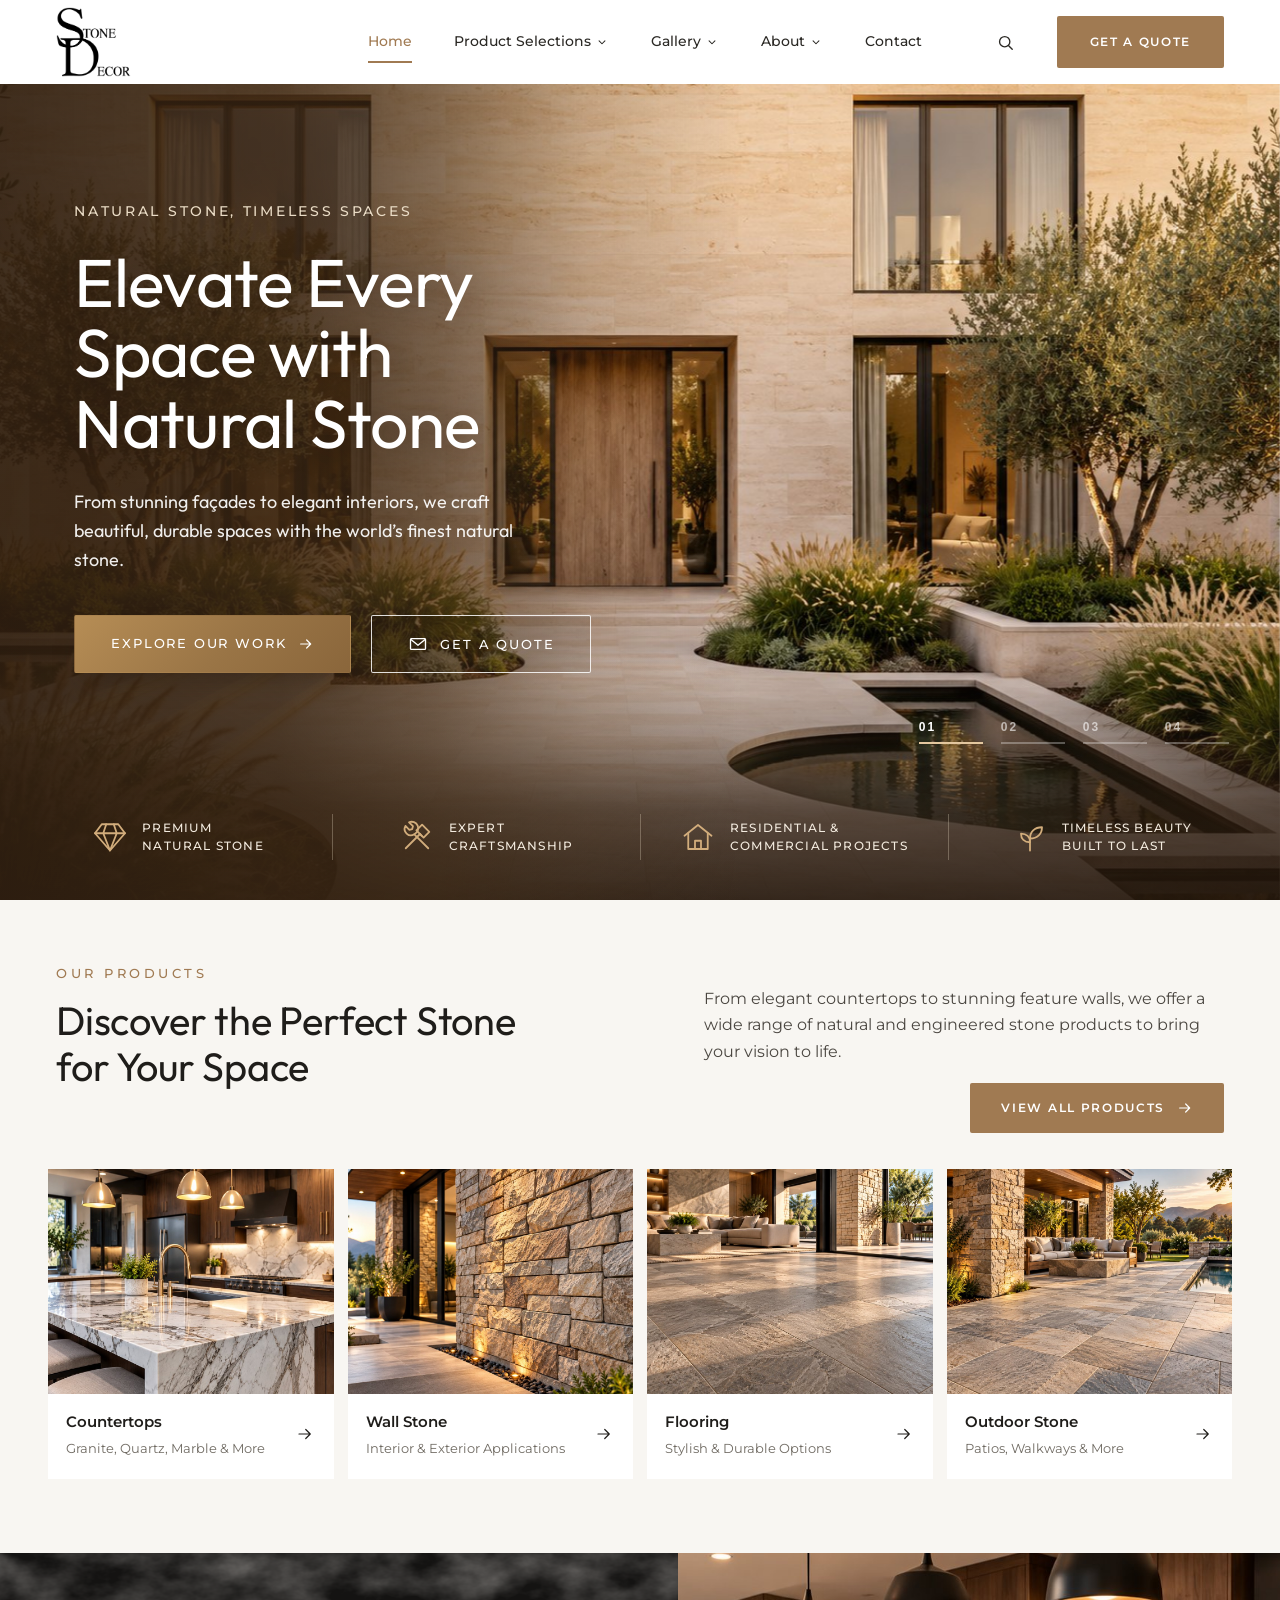
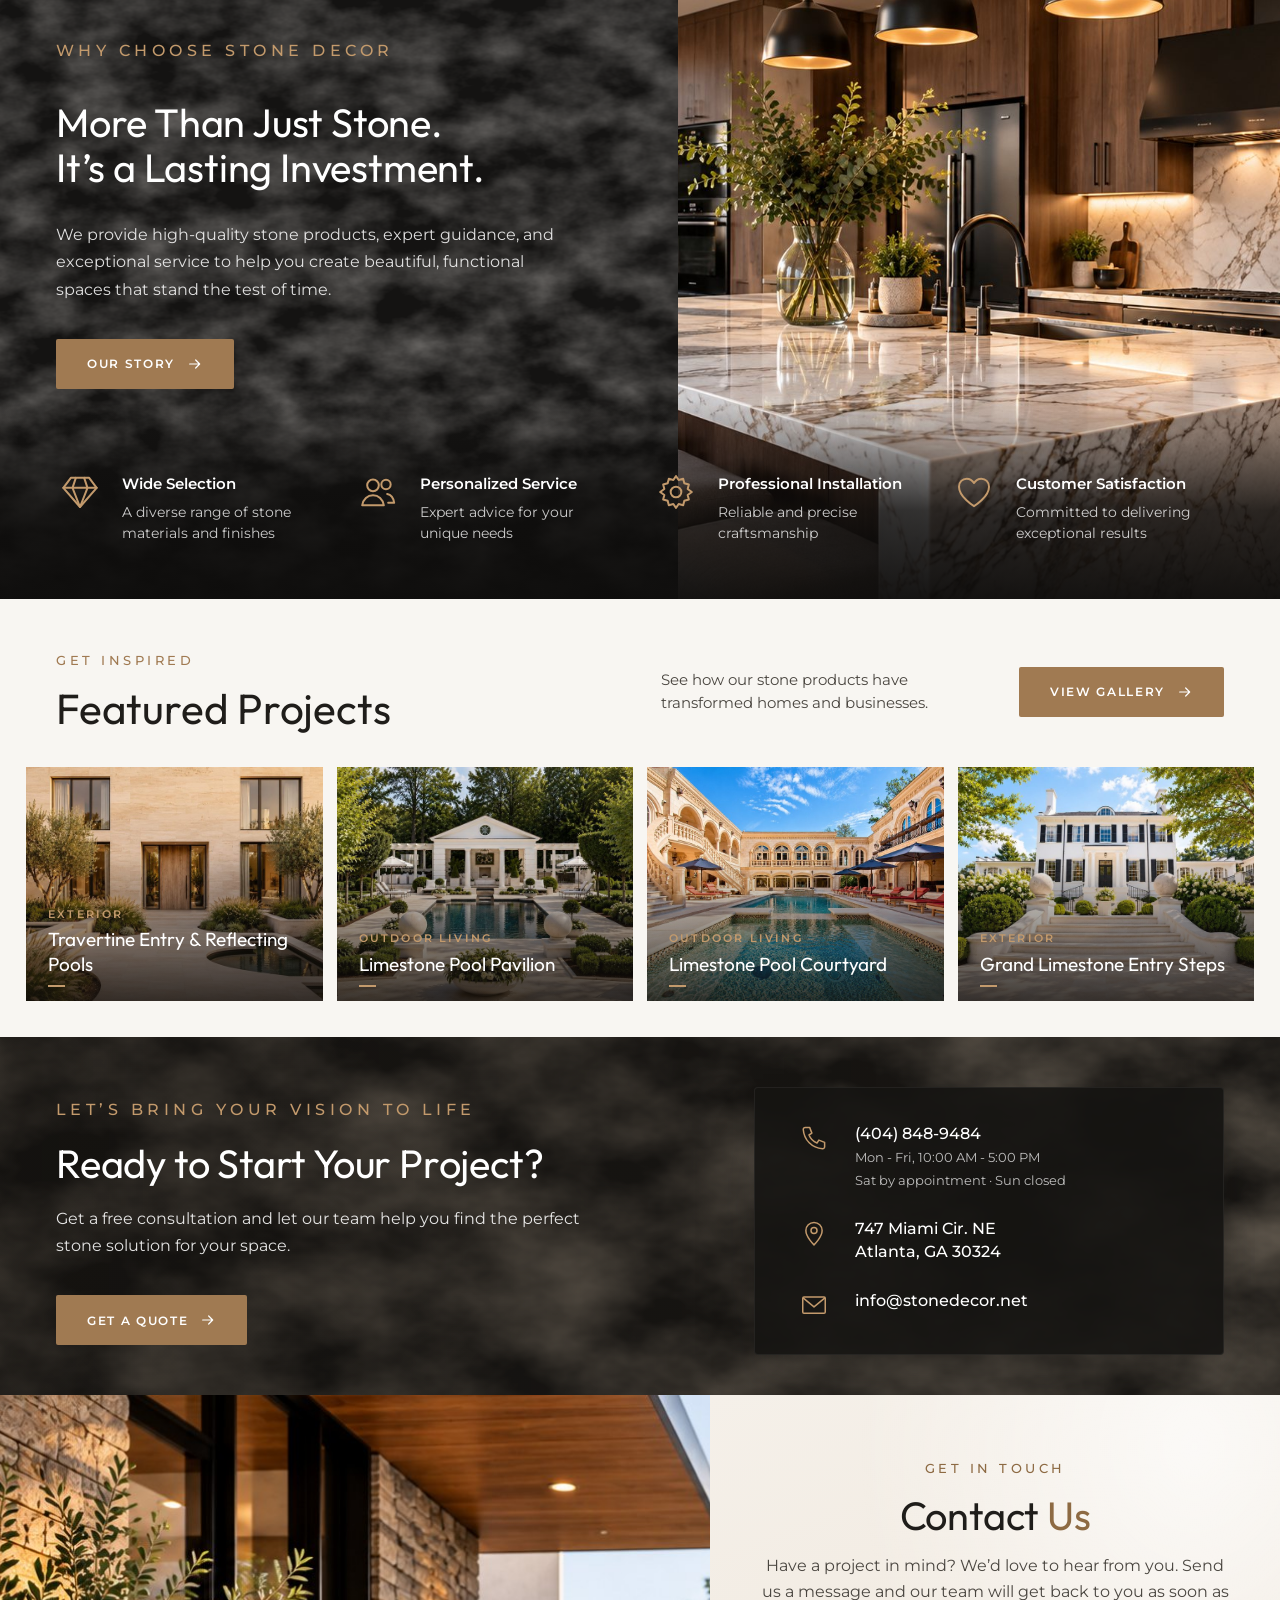
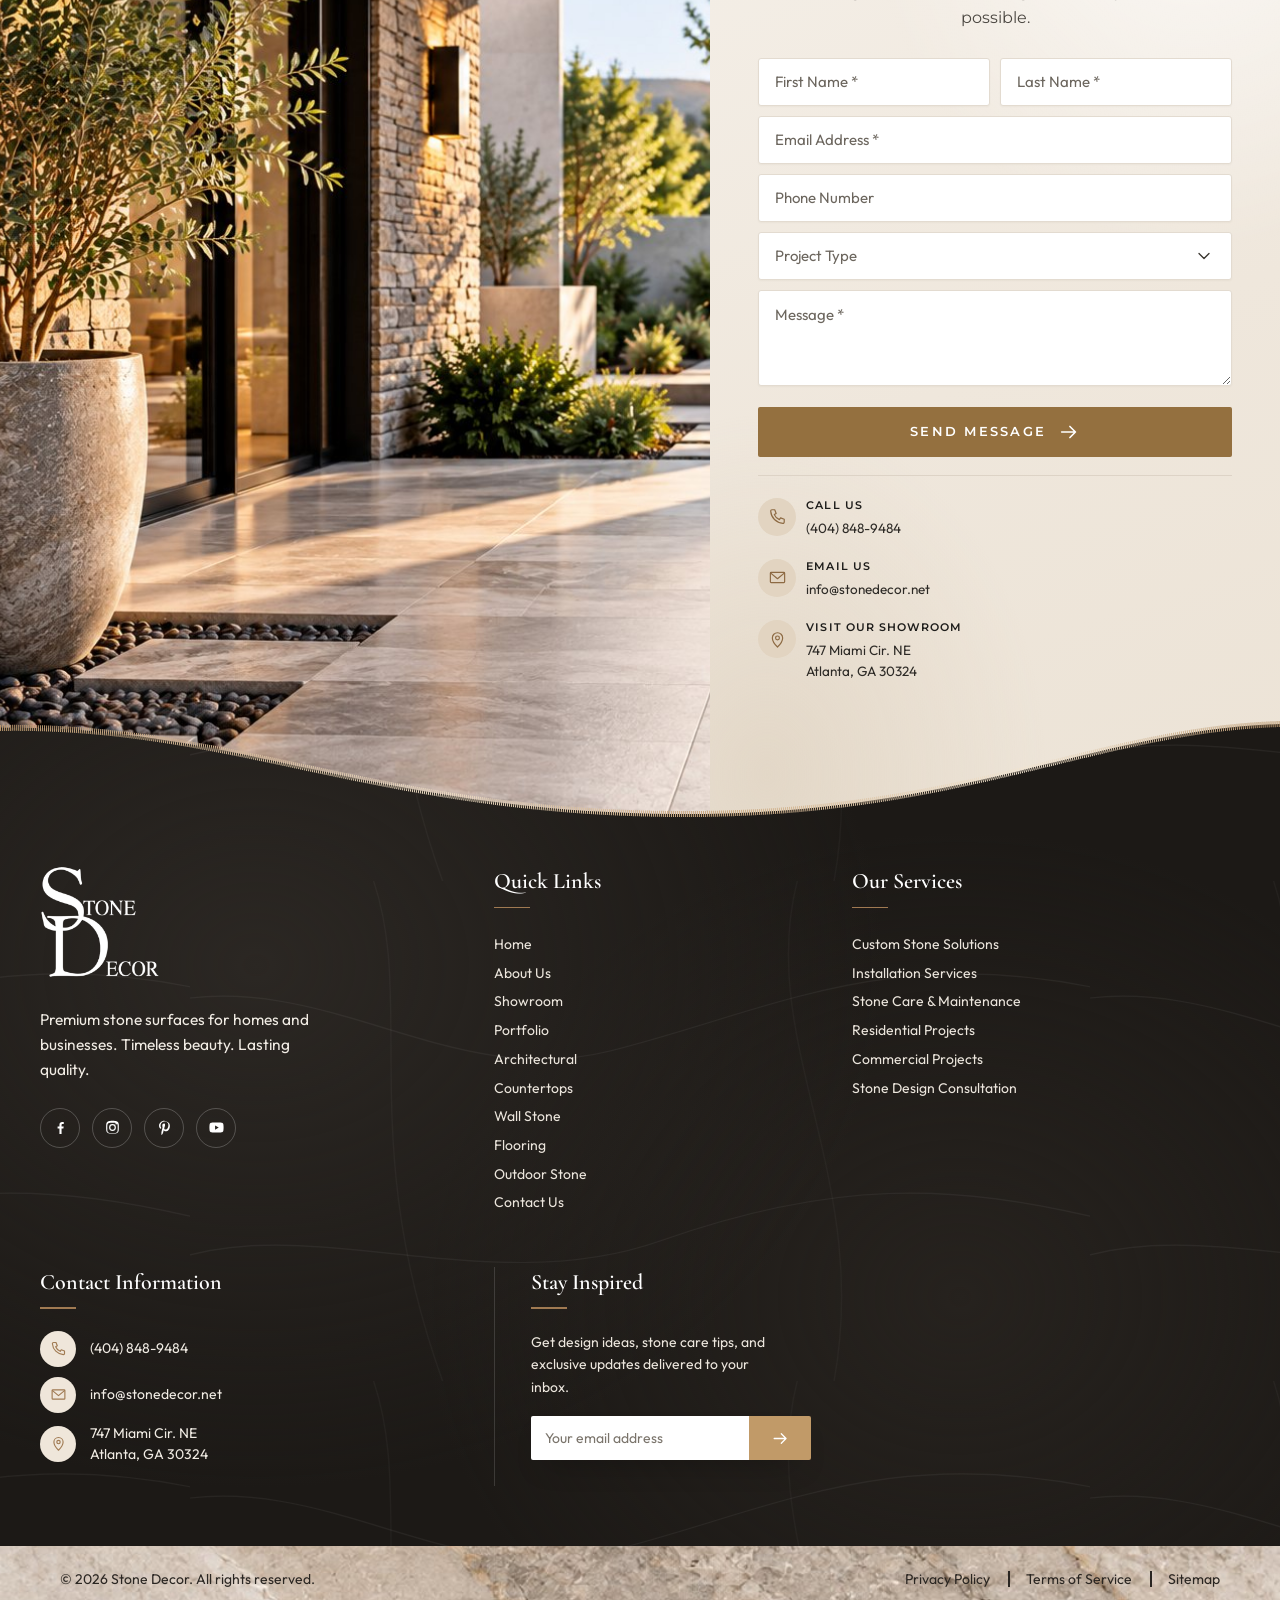
==== commit a354523a: "Add files via upload" ====
--- a/index.html
+++ b/index.html
@@ -305,32 +305,32 @@
       </div>
 
       <div class="container-full project-grid">
-        <figure class="project img-frame" data-label="Project 1 — Covered Patio" data-reveal style="--d:0s">
-          <img src="images/project-1.jpg" alt="Covered patio with stacked stone columns, a stone fireplace and marble coffee table" loading="lazy" onerror="this.classList.add('is-missing')" />
+        <figure class="project img-frame" data-label="Project 1 — Travertine Entry &amp; Reflecting Pools" data-reveal style="--d:0s">
+          <img src="images/project-entry.jpg" alt="Travertine-clad modern home entry with olive trees, a stone walkway and reflecting pools" loading="lazy" onerror="this.classList.add('is-missing')" />
+          <figcaption class="project-caption">
+            <span class="project-cat">Exterior</span>
+            <span class="project-title">Travertine Entry &amp; Reflecting Pools</span>
+          </figcaption>
+        </figure>
+        <figure class="project img-frame" data-label="Project 2 — Limestone Pool Pavilion" data-reveal style="--d:0.1s">
+          <img src="images/project-pavilion.jpg" alt="Classical pool pavilion with limestone terrace, stone spheres and formal gardens" loading="lazy" onerror="this.classList.add('is-missing')" />
           <figcaption class="project-caption">
             <span class="project-cat">Outdoor Living</span>
-            <span class="project-title">Covered Patio &amp; Fireplace</span>
+            <span class="project-title">Limestone Pool Pavilion</span>
           </figcaption>
         </figure>
-        <figure class="project img-frame" data-label="Project 2 — Marble Kitchen" data-reveal style="--d:.1s">
-          <img src="images/project-2.jpg" alt="Kitchen with a marble range hood, backsplash and dining table" loading="lazy" onerror="this.classList.add('is-missing')" />
+        <figure class="project img-frame" data-label="Project 3 — Limestone Pool Courtyard" data-reveal style="--d:0.2s">
+          <img src="images/project-pool.jpg" alt="Limestone courtyard and mosaic-tiled pool framed by carved stone arches" loading="lazy" onerror="this.classList.add('is-missing')" />
           <figcaption class="project-caption">
-            <span class="project-cat">Kitchen</span>
-            <span class="project-title">Marble Kitchen</span>
+            <span class="project-cat">Outdoor Living</span>
+            <span class="project-title">Limestone Pool Courtyard</span>
           </figcaption>
         </figure>
-        <figure class="project img-frame" data-label="Project 3 — Stone Facade" data-reveal style="--d:.2s">
-          <img src="images/project-3.jpg" alt="Modern home entry with a natural stone facade and lit stone steps at dusk" loading="lazy" onerror="this.classList.add('is-missing')" />
+        <figure class="project img-frame" data-label="Project 4 — Grand Limestone Entry Steps" data-reveal style="--d:0.3s">
+          <img src="images/project-home.jpg" alt="White colonial home with grand limestone entry steps and stone spheres" loading="lazy" onerror="this.classList.add('is-missing')" />
           <figcaption class="project-caption">
             <span class="project-cat">Exterior</span>
-            <span class="project-title">Stone Facade Entry</span>
-          </figcaption>
-        </figure>
-        <figure class="project img-frame" data-label="Project 4 — Bathroom Vanity" data-reveal style="--d:.3s">
-          <img src="images/project-4.jpg" alt="Double bathroom vanity with a natural stone countertop and brass fixtures" loading="lazy" onerror="this.classList.add('is-missing')" />
-          <figcaption class="project-caption">
-            <span class="project-cat">Bathroom</span>
-            <span class="project-title">Stone Bathroom Vanity</span>
+            <span class="project-title">Grand Limestone Entry Steps</span>
           </figcaption>
         </figure>
       </div>
--- a/css/styles.css
+++ b/css/styles.css
@@ -1258,6 +1258,10 @@
 @media (max-width: 980px) { .coll-grid { grid-template-columns: 1fr; } .coll-specs { grid-template-columns: 1fr 1fr; } }
 @media (max-width: 600px) { .coll-card { padding: 26px 20px 22px; } .coll-specs { grid-template-columns: 1fr; } .coll-cta { padding: 20px; } }
 
+/* keep hero breathing room on phones (overrides the generic .container padding reset) */
+@media (max-width: 980px) { .hero .hero-content.hero-wide { padding-top: 64px; padding-bottom: 52px; } }
+@media (max-width: 600px) { .hero .hero-content.hero-wide { padding-top: 52px; padding-bottom: 44px; } }
+
 /* =========================================================
    SCROLL REVEAL
    ========================================================= */
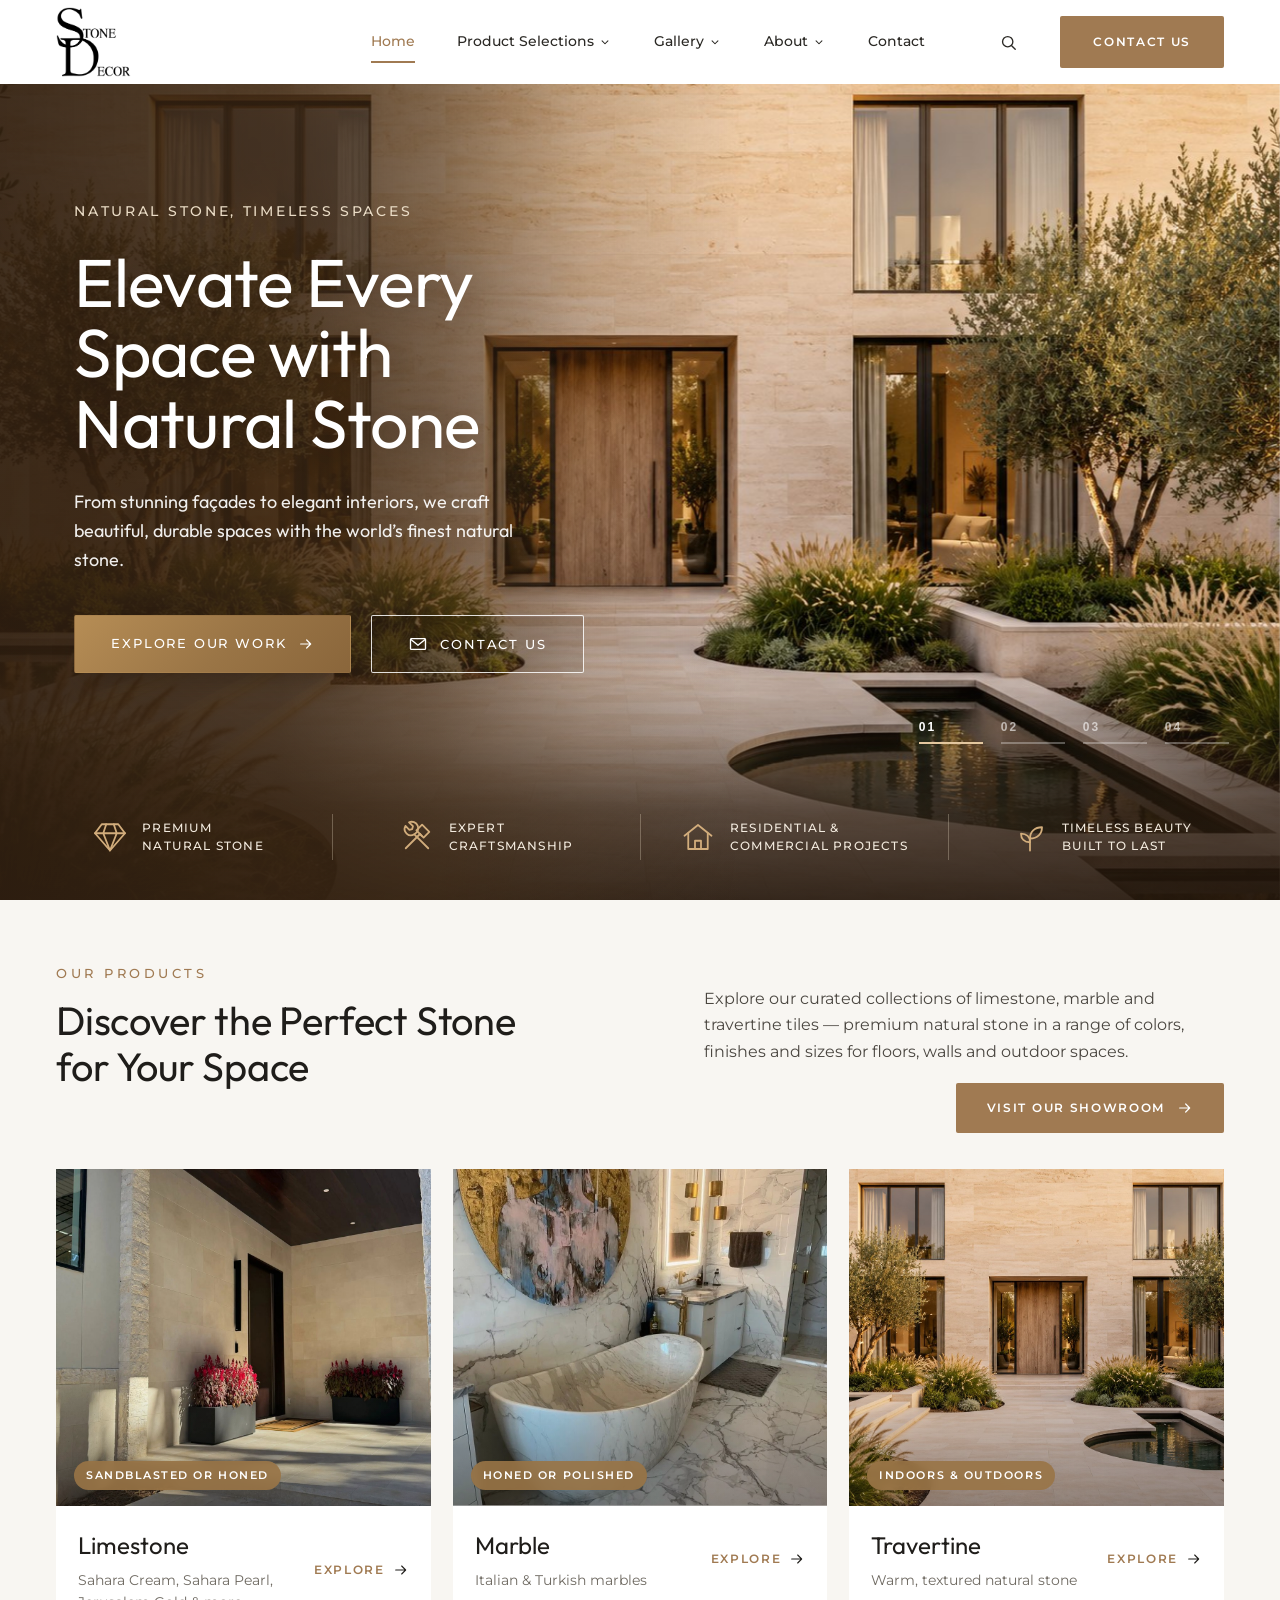
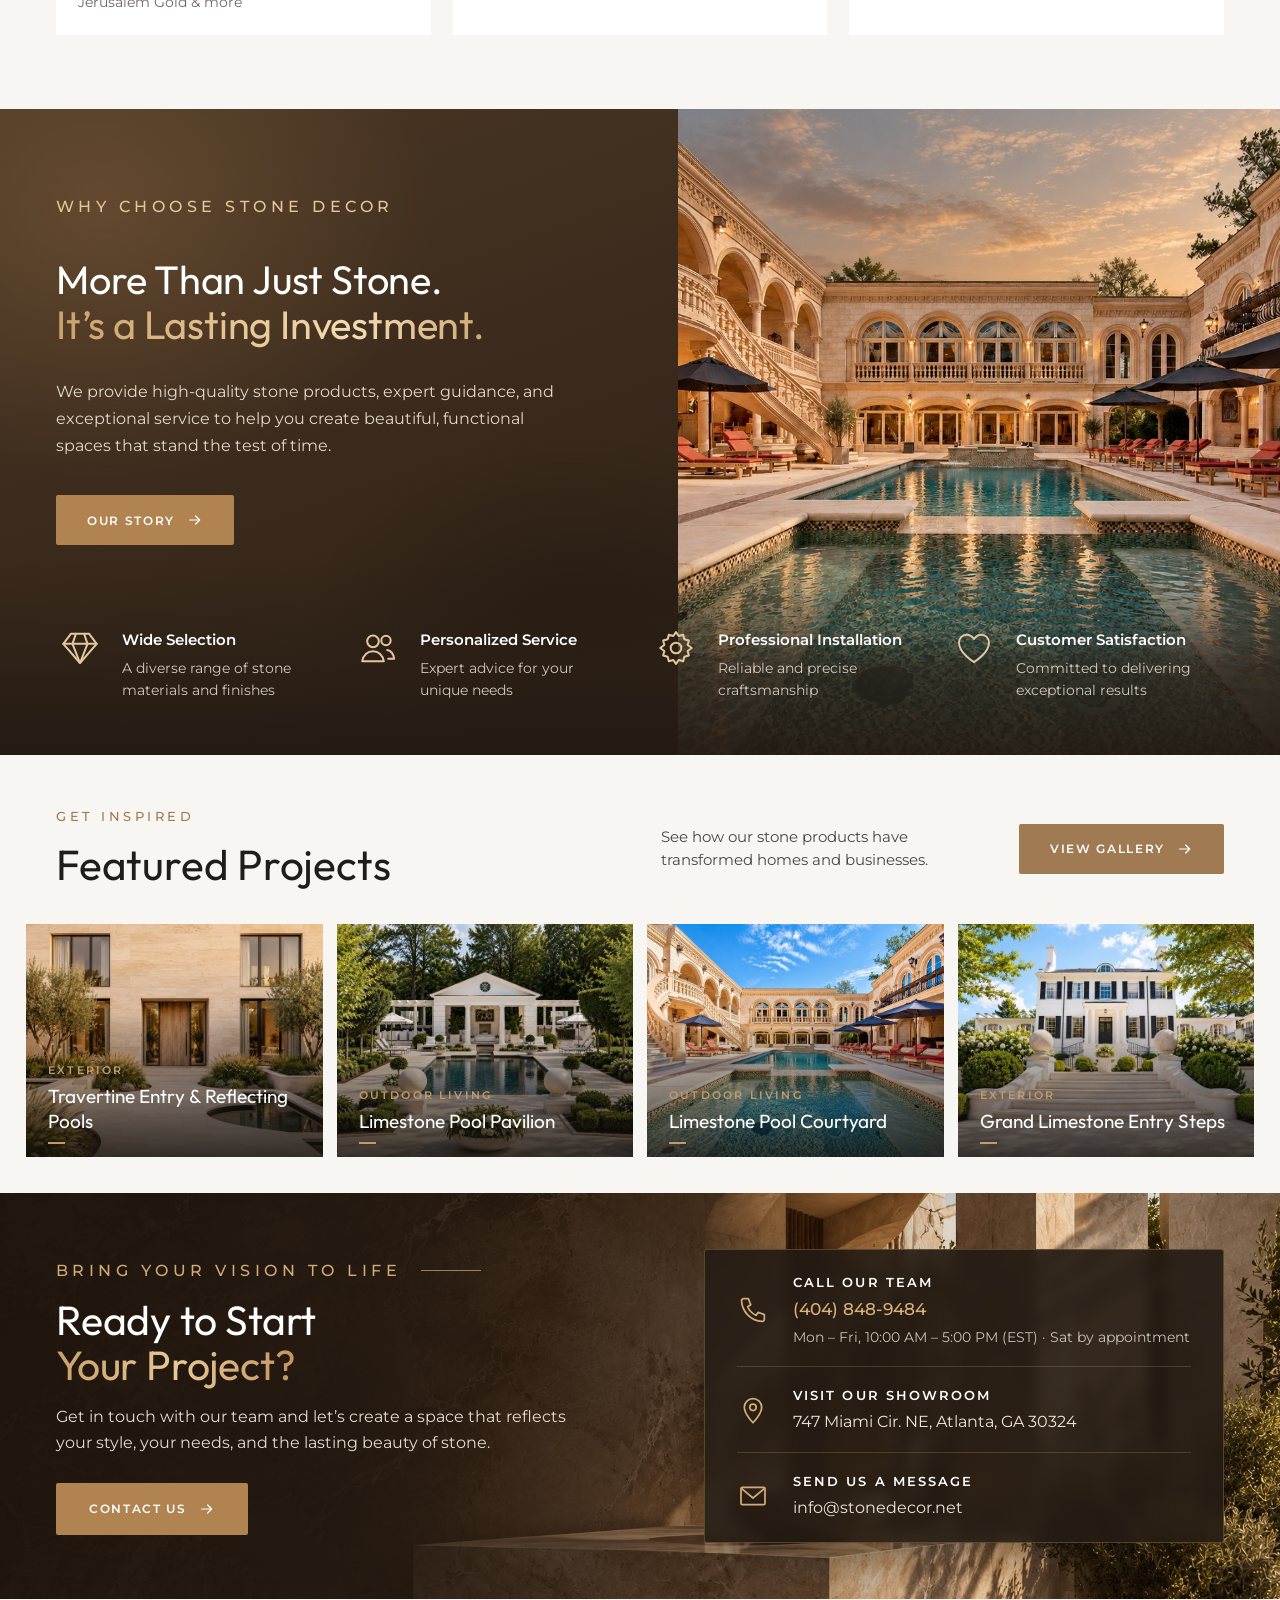
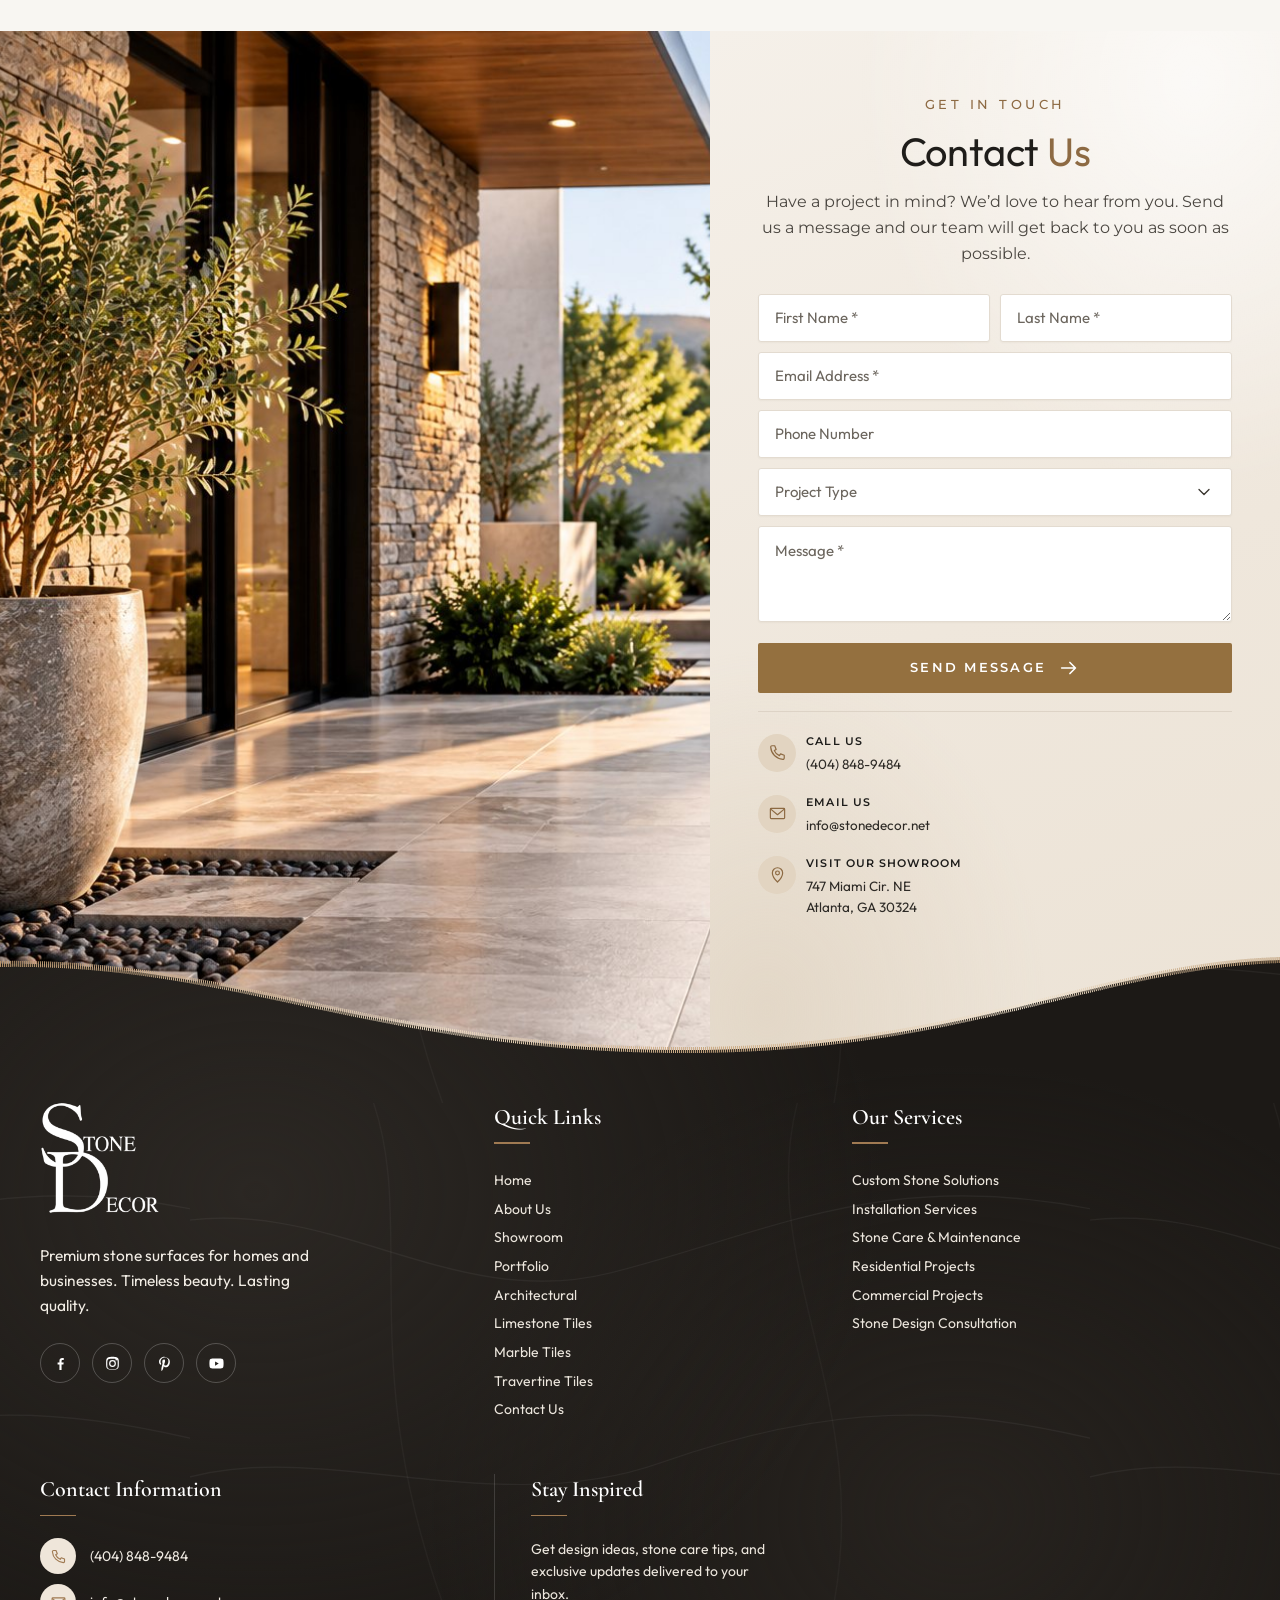
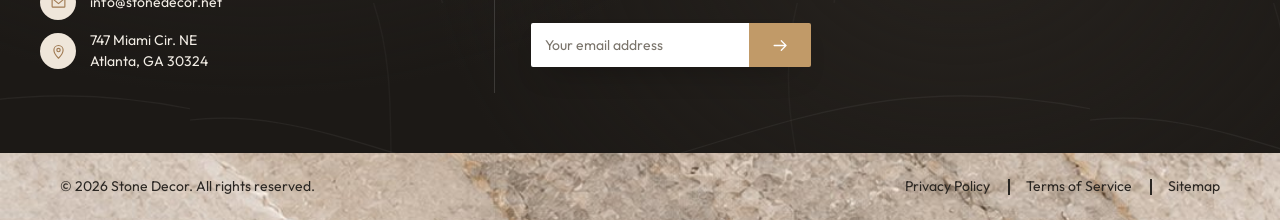
==== commit c60fb38b: "Add files via upload" ====
--- a/index.html
+++ b/index.html
@@ -76,12 +76,12 @@
           </div>
         </div>
         <a href="#contact">Contact</a>
-        <a href="#contact" class="btn btn-primary nav-mobile-cta">Get a Quote</a>
+        <a href="#contact" class="btn btn-primary nav-mobile-cta">Contact Us</a>
       </nav>
 
       <div class="header-actions">
         <button class="icon-btn search-btn" aria-label="Search"><svg class="icon"><use href="#i-search"/></svg></button>
-        <a href="#contact" class="btn btn-primary header-cta">Get a Quote</a>
+        <a href="#contact" class="btn btn-primary header-cta">Contact Us</a>
         <button class="menu-toggle" aria-label="Open menu" aria-expanded="false" aria-controls="main-nav"><span></span><span></span><span></span></button>
       </div>
     </div>
@@ -114,7 +114,7 @@
         <p class="hero-text hero-anim" style="--d:.5s">From stunning façades to elegant interiors, we craft beautiful, durable spaces with the world’s finest natural stone.</p>
         <div class="hero-buttons hero-anim" style="--d:.65s">
           <a href="#gallery" class="btn btn-primary">Explore Our Work <svg class="icon arrow"><use href="#i-arrow"/></svg></a>
-          <button type="button" class="btn btn-outline-light" data-quote-open><svg class="icon quote-ic"><use href="#i-mail"/></svg> Get a Quote</button>
+          <button type="button" class="btn btn-outline-light" data-quote-open><svg class="icon quote-ic"><use href="#i-mail"/></svg> Contact Us</button>
         </div>
       </div>
 
@@ -154,7 +154,7 @@
           </div>
         </div>
         <div class="quote-main">
-          <p class="eyebrow">Get a Quote</p>
+          <p class="eyebrow">Contact Us</p>
           <h2 id="quote-title">Request Your Free Quote</h2>
           <p class="quote-lead">Share a few details and our team will get back to you within one business day.</p>
           <form class="contact-form quote-form" id="quote-form" novalidate>
@@ -210,46 +210,40 @@
           <h2>Discover the Perfect Stone<br />for Your Space</h2>
         </div>
         <div class="section-head-side" data-reveal style="--d:.15s">
-          <p>From elegant countertops to stunning feature walls, we offer a wide range of natural and engineered stone products to bring your vision to life.</p>
-          <a href="#products" class="btn btn-primary">View All Products <svg class="icon arrow"><use href="#i-arrow"/></svg></a>
-        </div>
-      </div>
-
-      <div class="container-wide product-grid">
-        <a href="#contact" class="product-card" data-reveal style="--d:0s">
-          <div class="img-frame" data-label="Countertops">
-            <img src="images/countertops.jpg" alt="Marble kitchen island countertop" loading="lazy" onerror="this.classList.add('is-missing')" />
+          <p>Explore our curated collections of limestone, marble and travertine tiles — premium natural stone in a range of colors, finishes and sizes for floors, walls and outdoor spaces.</p>
+          <a href="showroom.html" class="btn btn-primary">Visit Our Showroom <svg class="icon arrow"><use href="#i-arrow"/></svg></a>
+        </div>
+      </div>
+
+      <div class="container product-grid product-grid-3">
+        <a href="limestone-tiles.html" class="product-card" data-reveal style="--d:0s">
+          <div class="img-frame" data-label="Limestone">
+            <img src="images/gallery/limestone-covered-entry.jpg" alt="Smooth limestone wall cladding and paving at a covered entry" loading="lazy" onerror="this.classList.add('is-missing')" />
+            <span class="product-tag">Sandblasted or honed</span>
           </div>
           <div class="product-meta">
-            <div><h3>Countertops</h3><p>Granite, Quartz, Marble &amp; More</p></div>
-            <svg class="icon arrow"><use href="#i-arrow"/></svg>
+            <div><h3>Limestone</h3><p>Sahara Cream, Sahara Pearl, Jerusalem Gold &amp; more</p></div>
+            <span class="product-link">Explore <svg class="icon arrow"><use href="#i-arrow"/></svg></span>
           </div>
         </a>
-        <a href="#contact" class="product-card" data-reveal style="--d:.1s">
-          <div class="img-frame" data-label="Wall Stone">
-            <img src="images/wall-stone.jpg" alt="Natural stacked stone wall" loading="lazy" onerror="this.classList.add('is-missing')" />
+        <a href="marble-tiles.html" class="product-card" data-reveal style="--d:0.1s">
+          <div class="img-frame" data-label="Marble">
+            <img src="images/gallery/marble-spa-bathroom.jpg" alt="White marble bathroom with a freestanding marble tub" loading="lazy" onerror="this.classList.add('is-missing')" />
+            <span class="product-tag">Honed or polished</span>
           </div>
           <div class="product-meta">
-            <div><h3>Wall Stone</h3><p>Interior &amp; Exterior Applications</p></div>
-            <svg class="icon arrow"><use href="#i-arrow"/></svg>
+            <div><h3>Marble</h3><p>Italian &amp; Turkish marbles</p></div>
+            <span class="product-link">Explore <svg class="icon arrow"><use href="#i-arrow"/></svg></span>
           </div>
         </a>
-        <a href="#contact" class="product-card" data-reveal style="--d:.2s">
-          <div class="img-frame" data-label="Flooring">
-            <img src="images/flooring.jpg" alt="Natural stone floor tiles" loading="lazy" onerror="this.classList.add('is-missing')" />
+        <a href="travertine-tiles.html" class="product-card" data-reveal style="--d:0.2s">
+          <div class="img-frame" data-label="Travertine">
+            <img src="images/hero-entry.jpg" alt="Travertine-clad home entry with olive trees and a stone walkway" loading="lazy" onerror="this.classList.add('is-missing')" />
+            <span class="product-tag">Indoors &amp; outdoors</span>
           </div>
           <div class="product-meta">
-            <div><h3>Flooring</h3><p>Stylish &amp; Durable Options</p></div>
-            <svg class="icon arrow"><use href="#i-arrow"/></svg>
-          </div>
-        </a>
-        <a href="#contact" class="product-card" data-reveal style="--d:.3s">
-          <div class="img-frame" data-label="Outdoor Stone">
-            <img src="images/outdoor-stone.jpg" alt="Stone patio beside a pool" loading="lazy" onerror="this.classList.add('is-missing')" />
-          </div>
-          <div class="product-meta">
-            <div><h3>Outdoor Stone</h3><p>Patios, Walkways &amp; More</p></div>
-            <svg class="icon arrow"><use href="#i-arrow"/></svg>
+            <div><h3>Travertine</h3><p>Warm, textured natural stone</p></div>
+            <span class="product-link">Explore <svg class="icon arrow"><use href="#i-arrow"/></svg></span>
           </div>
         </a>
       </div>
@@ -261,13 +255,13 @@
         <div class="why-left">
           <div class="why-copy">
             <p class="eyebrow" data-reveal>Why Choose Stone Decor</p>
-            <h2 data-reveal style="--d:.1s">More Than Just Stone.<br />It’s a Lasting Investment.</h2>
+            <h2 data-reveal style="--d:.1s">More Than Just Stone.<br /><span class="why-accent">It’s a Lasting Investment.</span></h2>
             <p data-reveal style="--d:.2s">We provide high-quality stone products, expert guidance, and exceptional service to help you create beautiful, functional spaces that stand the test of time.</p>
-            <a href="#about" class="btn btn-primary" data-reveal style="--d:.3s">Our Story <svg class="icon arrow"><use href="#i-arrow"/></svg></a>
-          </div>
-        </div>
-        <div class="why-right img-frame dark" data-label="Kitchen / Marble Island">
-          <img src="images/why-kitchen.jpg" alt="Modern kitchen with waterfall marble island" loading="lazy" onerror="this.classList.add('is-missing')" />
+            <a href="showroom.html" class="btn btn-primary" data-reveal style="--d:.3s">Our Story <svg class="icon arrow"><use href="#i-arrow"/></svg></a>
+          </div>
+        </div>
+        <div class="why-right img-frame" data-label="Pool Courtyard">
+          <img src="images/why-pool-dusk.jpg" alt="Limestone courtyard and mosaic-tiled pool at dusk, framed by carved stone arches and a sweeping staircase" style="object-position: 50% 50%" loading="lazy" onerror="this.classList.add('is-missing')" />
         </div>
       </div>
 
@@ -338,26 +332,27 @@
 
     <!-- ============ CTA / CONTACT ============ -->
     <section class="cta" id="quote">
+      <div class="cta-bg" aria-hidden="true"></div>
       <div class="container cta-inner">
         <div class="cta-copy">
-          <p class="eyebrow" data-reveal>Let’s Bring Your Vision to Life</p>
-          <h2 data-reveal style="--d:.1s">Ready to Start Your Project?</h2>
-          <p data-reveal style="--d:.2s">Get a free consultation and let our team help you find the perfect stone solution for your space.</p>
-          <a href="#contact" class="btn btn-primary" data-reveal style="--d:.3s">Get a Quote <svg class="icon arrow"><use href="#i-arrow"/></svg></a>
+          <p class="eyebrow eyebrow-line" data-reveal>Bring Your Vision to Life</p>
+          <h2 data-reveal style="--d:.1s">Ready to Start<br /><span class="cta-accent">Your Project?</span></h2>
+          <p data-reveal style="--d:.2s">Get in touch with our team and let’s create a space that reflects your style, your needs, and the lasting beauty of stone.</p>
+          <a href="#contact" class="btn btn-primary" data-reveal style="--d:.3s">Contact Us <svg class="icon arrow"><use href="#i-arrow"/></svg></a>
         </div>
 
         <div class="contact-card" data-reveal style="--d:.2s">
           <a href="tel:+14048489484" class="contact-row">
             <svg class="icon"><use href="#i-phone"/></svg>
-            <div><strong>(404) 848-9484</strong><span>Mon - Fri, 10:00 AM - 5:00 PM</span><span>Sat by appointment &middot; Sun closed</span></div>
+            <div><span class="cr-label">Call Our Team</span><strong class="cr-accent">(404) 848-9484</strong><span>Mon – Fri, 10:00 AM – 5:00 PM (EST) · Sat by appointment</span></div>
           </a>
           <a href="https://maps.google.com/?q=747+Miami+Cir+NE+Atlanta+GA+30324" target="_blank" rel="noopener" class="contact-row">
             <svg class="icon"><use href="#i-pin"/></svg>
-            <div><strong>747 Miami Cir. NE</strong><strong>Atlanta, GA 30324</strong></div>
+            <div><span class="cr-label">Visit Our Showroom</span><strong>747 Miami Cir. NE, Atlanta, GA 30324</strong></div>
           </a>
           <a href="mailto:info@stonedecor.net" class="contact-row">
             <svg class="icon"><use href="#i-mail"/></svg>
-            <div><strong>info@stonedecor.net</strong></div>
+            <div><span class="cr-label">Send Us a Message</span><strong>info@stonedecor.net</strong></div>
           </a>
         </div>
       </div>
@@ -461,10 +456,9 @@
             <li><a href="showroom.html">Showroom</a></li>
             <li><a href="gallery.html">Portfolio</a></li>
             <li><a href="architectural.html">Architectural</a></li>
-            <li><a href="#products">Countertops</a></li>
-            <li><a href="#products">Wall Stone</a></li>
-            <li><a href="#products">Flooring</a></li>
-            <li><a href="#products">Outdoor Stone</a></li>
+            <li><a href="limestone-tiles.html">Limestone Tiles</a></li>
+            <li><a href="marble-tiles.html">Marble Tiles</a></li>
+            <li><a href="travertine-tiles.html">Travertine Tiles</a></li>
             <li><a href="#contact">Contact Us</a></li>
           </ul>
         </nav>
--- a/css/styles.css
+++ b/css/styles.css
@@ -305,19 +305,21 @@
 /* =========================================================
    WHY CHOOSE
    ========================================================= */
-.why { position: relative; background: var(--dark); color: #fff; overflow: hidden; }
+.why { position: relative; background: #2f2219; color: #fff; overflow: hidden; }
 .why-split { display: grid; grid-template-columns: 53fr 47fr; min-height: 640px; }
 .why-left {
   position: relative;
   background:
-    url("../images/stone-texture-dark.jpg") center / cover no-repeat,
-    var(--tex-dark);
-  background-size: cover;
+    radial-gradient(70% 60% at 15% 15%, rgba(176,130,80,.28), rgba(176,130,80,0) 70%),
+    radial-gradient(60% 50% at 85% 85%, rgba(20,13,8,.45), rgba(20,13,8,0) 70%),
+    linear-gradient(160deg, #4a3624 0%, #3a2a1c 55%, #2c2016 100%);
 }
 .why-copy { margin-left: max(0px, calc((100vw - 1280px) / 2)); padding: 84px 64px 210px 56px; }
-.why .eyebrow { color: var(--bronze-light); }
+.why .eyebrow { color: #e3c79f; }
 .why h2 { color: #fff; margin-bottom: 30px; }
-.why-copy > p { color: rgba(255,255,255,.85); font-size: 16px; line-height: 1.7; max-width: 520px; margin-bottom: 36px; }
+.why-accent { background: linear-gradient(90deg, #c9a06a 0%, #e8c896 45%, #f3dcb4 70%, #d1a874 100%); -webkit-background-clip: text; background-clip: text; color: transparent; }
+.why-copy > p { color: rgba(255,246,234,.85); font-size: 16px; line-height: 1.7; max-width: 520px; margin-bottom: 36px; }
+.why .btn-primary { background: #b08350; }
 .why-right { min-height: 100%; }
 .why-right img { transform: scale(1.04); }
 .why:hover .why-right img { transform: scale(1.0); }
@@ -325,14 +327,14 @@
 .why-features {
   position: absolute; left: 0; right: 0; bottom: 0; z-index: 3;
   padding: 70px 0 54px;
-  background: linear-gradient(0deg, rgba(14,13,12,.96) 0%, rgba(14,13,12,.82) 45%, rgba(14,13,12,0) 100%);
+  background: linear-gradient(0deg, rgba(36,26,18,.95) 0%, rgba(44,32,22,.82) 45%, rgba(44,32,22,0) 100%);
 }
 .why-features-grid { display: grid; grid-template-columns: repeat(4, 1fr); gap: 32px; }
 .why-feature { display: flex; gap: 22px; align-items: flex-start; }
-.why-feature .icon { width: 40px; height: 40px; color: var(--bronze-light); stroke-width: 1.2; transition: transform .6s var(--ease-out); }
+.why-feature .icon { width: 40px; height: 40px; color: #e3c79f; stroke-width: 1.2; transition: transform .6s var(--ease-out); }
 .why-feature:hover .icon { transform: scale(1.1) rotate(-6deg); }
 .why-feature h3 { font-family: var(--font-body); font-size: 15px; font-weight: 600; color: #fff; margin-bottom: 6px; }
-.why-feature p { font-size: 13.5px; line-height: 1.6; color: rgba(255,255,255,.78); max-width: 190px; }
+.why-feature p { font-size: 13.5px; line-height: 1.6; color: rgba(255,246,234,.78); max-width: 190px; }
 
 /* =========================================================
    FEATURED PROJECTS
@@ -373,37 +375,44 @@
 /* =========================================================
    CTA / CONTACT
    ========================================================= */
-.cta {
-  position: relative;
+.cta { position: relative; overflow: hidden; color: #fff; padding: 56px 0; background: #2a1f16; margin-bottom: 32px; }
+.cta-bg {
+  position: absolute; inset: 0;
   background:
-    linear-gradient(90deg, rgba(14,12,10,.55), rgba(14,12,10,.25)),
-    url("../images/cta-stone.jpg") center / cover no-repeat,
-    var(--tex-warm);
-  background-size: cover;
-  color: #fff;
-  padding: 50px 0 40px;
-}
-.cta-inner { display: grid; grid-template-columns: 1fr 470px; gap: 60px; align-items: center; }
-.cta .eyebrow { color: var(--bronze-light); margin-bottom: 18px; }
-.cta h2 { color: #fff; margin-bottom: 18px; }
-.cta-copy > p { max-width: 560px; color: rgba(255,255,255,.88); font-size: 16px; line-height: 1.7; margin-bottom: 36px; }
+    linear-gradient(90deg, rgba(30,21,14,.94) 0%, rgba(34,24,16,.86) 30%, rgba(40,28,18,.45) 55%, rgba(40,28,18,.1) 75%, rgba(40,28,18,.05) 100%),
+    url("../images/cta-bg.jpg") center right / cover no-repeat;
+  transform: scale(1.06); transition: transform 2.4s var(--ease-out);
+}
+.cta.in-view .cta-bg, .cta:hover .cta-bg { transform: scale(1); }
+.cta-inner { position: relative; z-index: 1; display: grid; grid-template-columns: 1fr 520px; gap: 60px; align-items: center; }
+.cta .eyebrow { color: #d2ab7a; margin-bottom: 14px; }
+.eyebrow-line { display: flex; align-items: center; gap: 20px; }
+.eyebrow-line::after { content: ""; width: 60px; height: 1.5px; background: currentColor; opacity: .7; }
+.cta h2 { color: #fff; font-size: clamp(32px, 3.2vw, 48px); line-height: 1.1; margin-bottom: 16px; }
+.cta-accent { background: linear-gradient(90deg, #c9a06a 0%, #e8c896 50%, #c39462 100%); -webkit-background-clip: text; background-clip: text; color: transparent; }
+.cta-copy > p { max-width: 520px; color: rgba(255,246,234,.88); font-size: 16px; line-height: 1.65; margin-bottom: 26px; }
+.cta .btn-primary { background: #b08350; height: 52px; padding: 0 32px; }
 
 .contact-card {
-  background: rgba(22, 20, 18, .9);
-  border: 1px solid rgba(255,255,255,.06);
-  border-radius: 4px;
-  padding: 34px 44px;
-  display: flex; flex-direction: column; gap: 26px;
-  box-shadow: 0 30px 60px -30px rgba(0,0,0,.6);
-}
-.contact-row { display: flex; gap: 26px; align-items: flex-start; transition: transform .4s var(--ease); }
-.contact-row .icon { width: 30px; height: 30px; color: var(--bronze-light); stroke-width: 1.2; margin-top: 1px; transition: transform .4s var(--ease-out); }
-.contact-row div { display: flex; flex-direction: column; }
-.contact-row strong { font-weight: 500; font-size: 15.5px; color: #fff; line-height: 1.5; }
-.contact-row span { font-size: 13px; color: rgba(255,255,255,.72); margin-top: 2px; }
+  background: rgba(36,27,19,.9);
+  backdrop-filter: blur(6px); -webkit-backdrop-filter: blur(6px);
+  border: 1px solid rgba(210,171,122,.28);
+  border-radius: 3px;
+  padding: 4px 32px;
+  display: flex; flex-direction: column;
+  box-shadow: 0 30px 60px -30px rgba(0,0,0,.7);
+}
+.contact-row { display: flex; gap: 24px; align-items: center; padding: 18px 0; transition: transform .4s var(--ease); }
+.contact-row + .contact-row { border-top: 1px solid rgba(210,171,122,.22); }
+.contact-row .icon { width: 32px; height: 32px; flex-shrink: 0; color: #d2ab7a; stroke-width: 1.3; transition: transform .4s var(--ease-out); }
+.contact-row div { display: flex; flex-direction: column; gap: 4px; }
+.cr-label { font-size: 13px !important; font-weight: 600; letter-spacing: .16em; text-transform: uppercase; color: #fff !important; margin: 0 !important; }
+.contact-row strong { font-weight: 400; font-size: 16px; color: rgba(255,246,234,.92); line-height: 1.5; }
+.contact-row strong.cr-accent { color: #d9b07c; font-weight: 500; font-size: 17px; }
+.contact-row span { font-size: 13.5px; color: rgba(255,246,234,.75); }
 .contact-row:hover { transform: translateX(4px); }
 .contact-row:hover .icon { transform: scale(1.12); }
-.contact-row:hover strong { color: var(--bronze-light); }
+.contact-row:hover strong { color: #e8c896; }
 
 /* =========================================================
    CONTACT US
@@ -1262,6 +1271,20 @@
 @media (max-width: 980px) { .hero .hero-content.hero-wide { padding-top: 64px; padding-bottom: 52px; } }
 @media (max-width: 600px) { .hero .hero-content.hero-wide { padding-top: 52px; padding-bottom: 44px; } }
 
+/* ---------- Products: 3 stone collections ---------- */
+.product-grid-3 { grid-template-columns: repeat(3, 1fr); gap: 22px; }
+.product-grid-3 .product-card .img-frame { aspect-ratio: 4 / 3.6; }
+.product-grid-3 .product-card .img-frame::before { content: ""; position: absolute; inset: 0; z-index: 2; background: linear-gradient(0deg, rgba(20,14,8,.35), rgba(20,14,8,0) 40%); pointer-events: none; }
+.product-tag { position: absolute; left: 18px; bottom: 16px; z-index: 3; padding: 6px 12px; border-radius: 30px; font-size: 11px; font-weight: 600; letter-spacing: .14em; text-transform: uppercase; color: #fff; background: rgba(154,117,70,.9); backdrop-filter: blur(4px); }
+.product-grid-3 .product-meta { padding: 20px 22px 22px; }
+.product-grid-3 .product-meta h3 { font-family: var(--font-head); font-weight: 400; font-size: 24px; margin-bottom: 4px; }
+.product-grid-3 .product-meta p { font-size: 14px; }
+.product-link { display: inline-flex; align-items: center; gap: 8px; flex-shrink: 0; font-size: 12px; font-weight: 600; letter-spacing: .14em; text-transform: uppercase; color: var(--bronze); }
+.product-link .arrow { width: 16px; height: 16px; transition: transform .4s var(--ease); }
+.product-card:hover .product-link .arrow { transform: translateX(6px); }
+@media (max-width: 980px) { .product-grid-3 { grid-template-columns: repeat(3, 1fr); gap: 14px; } .product-grid-3 .product-meta { flex-direction: column; align-items: flex-start; } }
+@media (max-width: 720px) { .product-grid-3 { grid-template-columns: 1fr; gap: 16px; } .product-grid-3 .product-meta { flex-direction: row; align-items: center; } }
+
 /* =========================================================
    SCROLL REVEAL
    ========================================================= */
@@ -1289,7 +1312,7 @@
   .container-wide { padding: 0 30px; }
   .why-features-grid { gap: 22px; }
   .why-feature { gap: 14px; }
-  .cta-inner { grid-template-columns: 1fr 420px; }
+  .cta-inner { grid-template-columns: 1fr 440px; gap: 40px; }
 }
 
 @media (max-width: 980px) {
@@ -1319,13 +1342,17 @@
   .why-split { grid-template-columns: 1fr; min-height: 0; }
   .why-copy { margin-left: 0; padding: 70px 36px 60px; }
   .why-right { min-height: 420px; }
-  .why-features { position: relative; background: #121110; padding: 48px 0; }
+  .why-features { position: relative; background: #2c2016; padding: 48px 0; }
   .why-features-grid { grid-template-columns: repeat(2, 1fr); row-gap: 34px; }
 
   .projects-head { align-items: flex-start; }
   .projects-note { margin-right: 0; }
   .cta-inner { grid-template-columns: 1fr; gap: 40px; }
-  .cta { padding: 60px 0; }
+  .cta { padding: 48px 0; margin-bottom: 24px; }
+  .cta-bg { background: linear-gradient(180deg, rgba(30,21,14,.9) 0%, rgba(34,24,16,.8) 60%, rgba(34,24,16,.7) 100%), url("../images/cta-bg.jpg") 70% center / cover no-repeat; }
+  .contact-card { padding: 4px 22px; }
+  .contact-row { gap: 18px; padding: 20px 0; }
+  .eyebrow-line::after { display: none; }
 }
 
 @media (max-width: 600px) {
